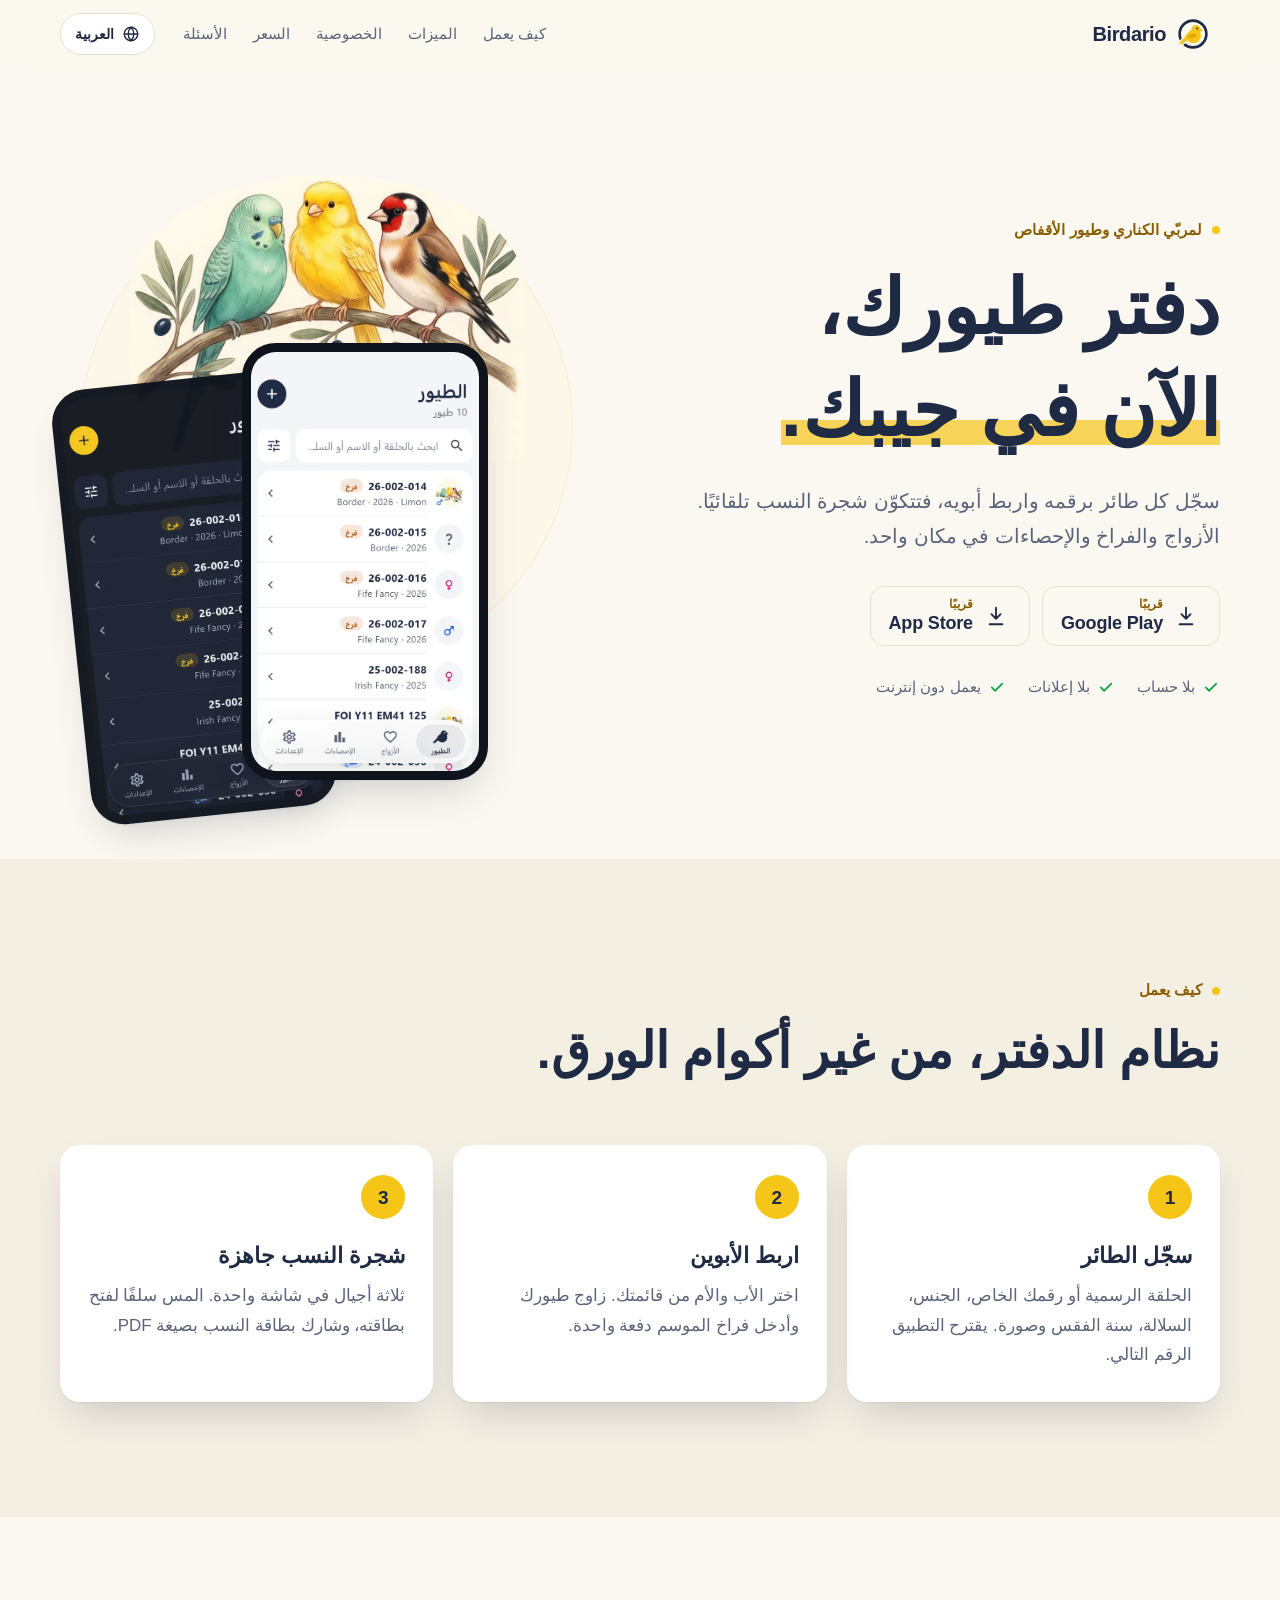
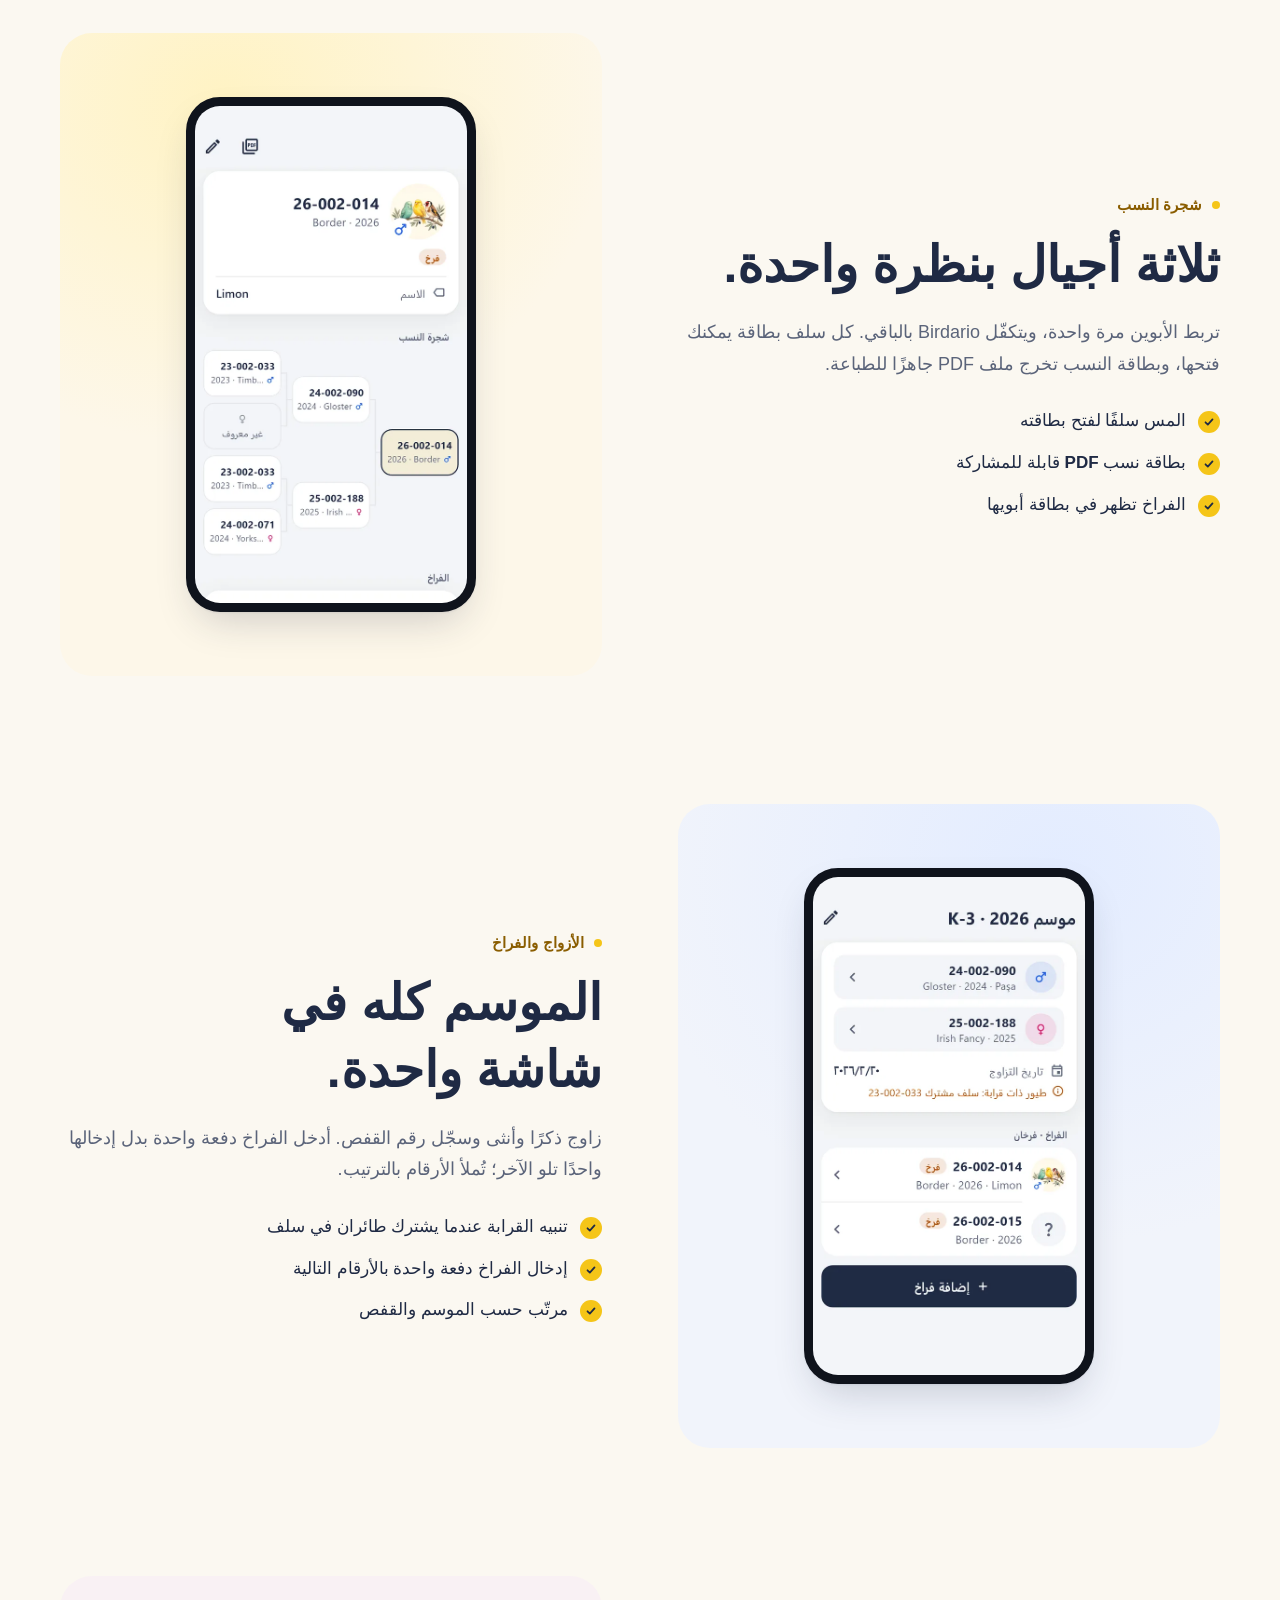
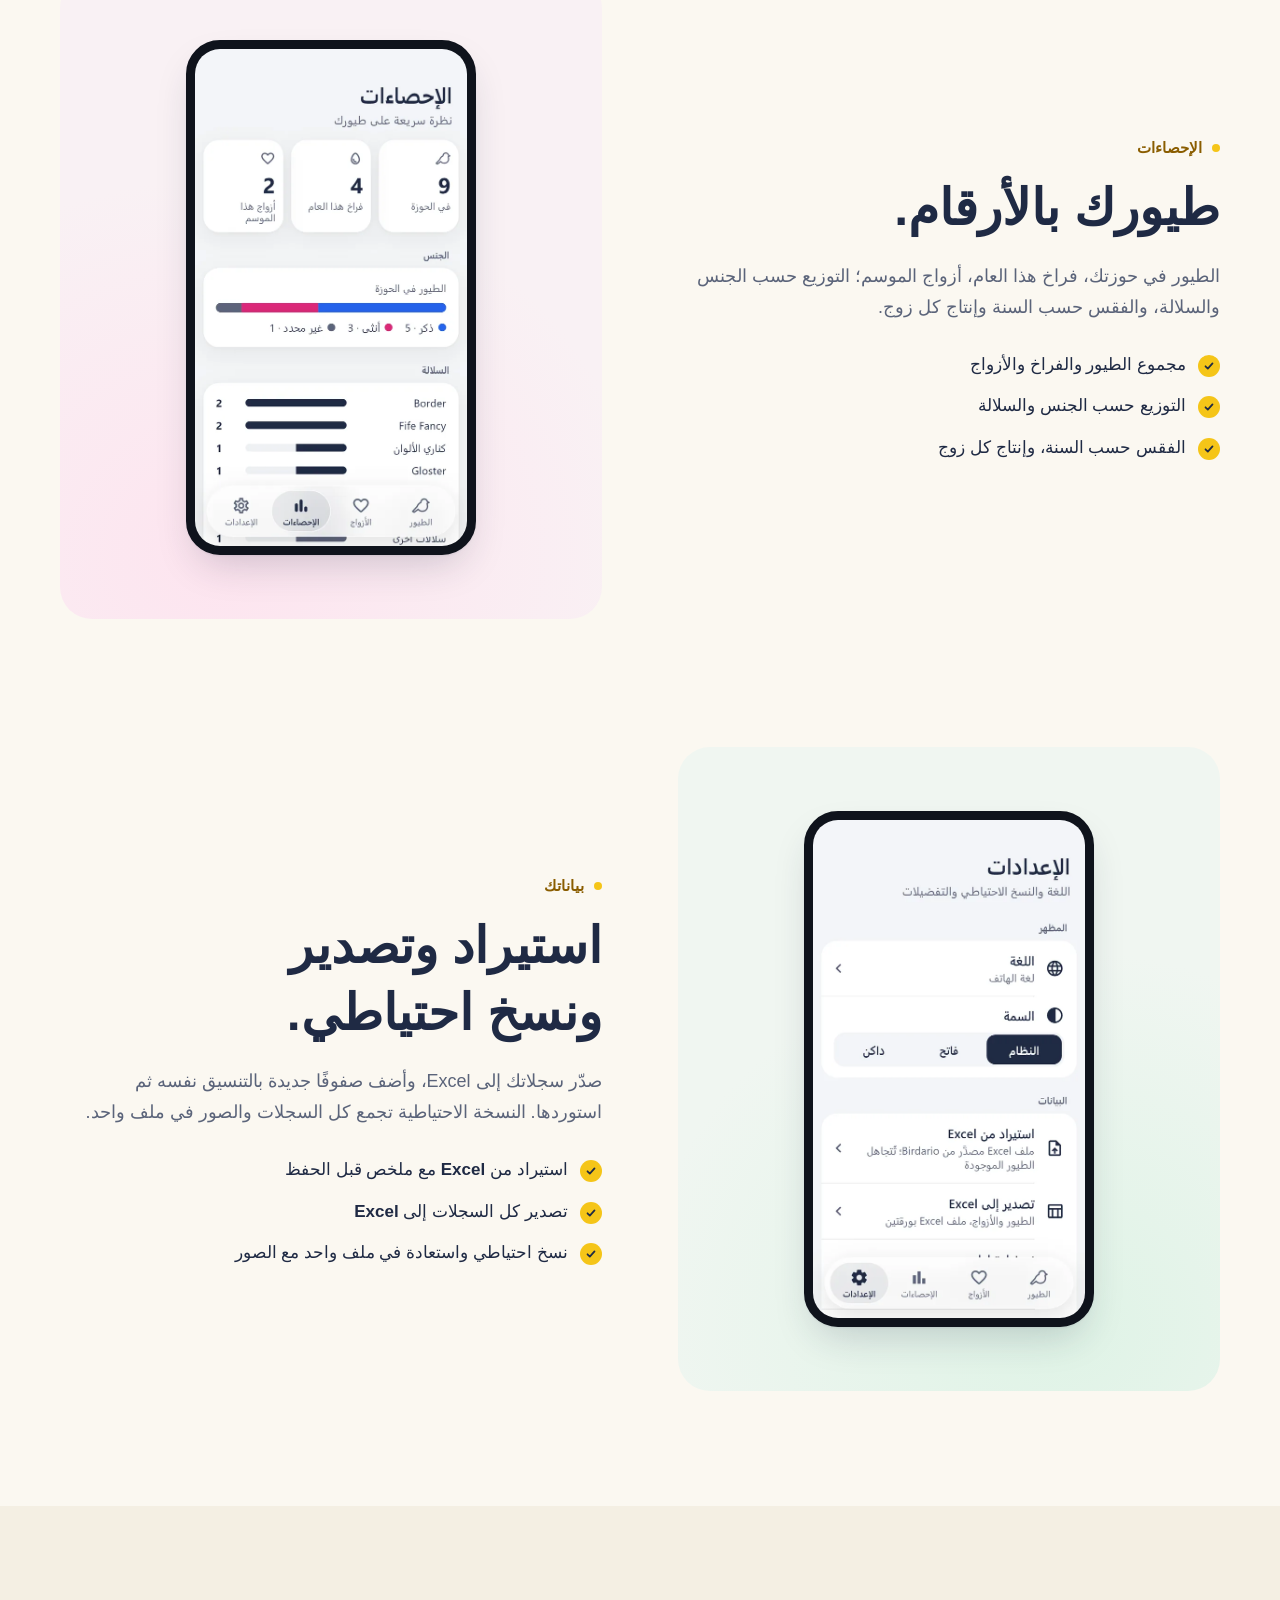
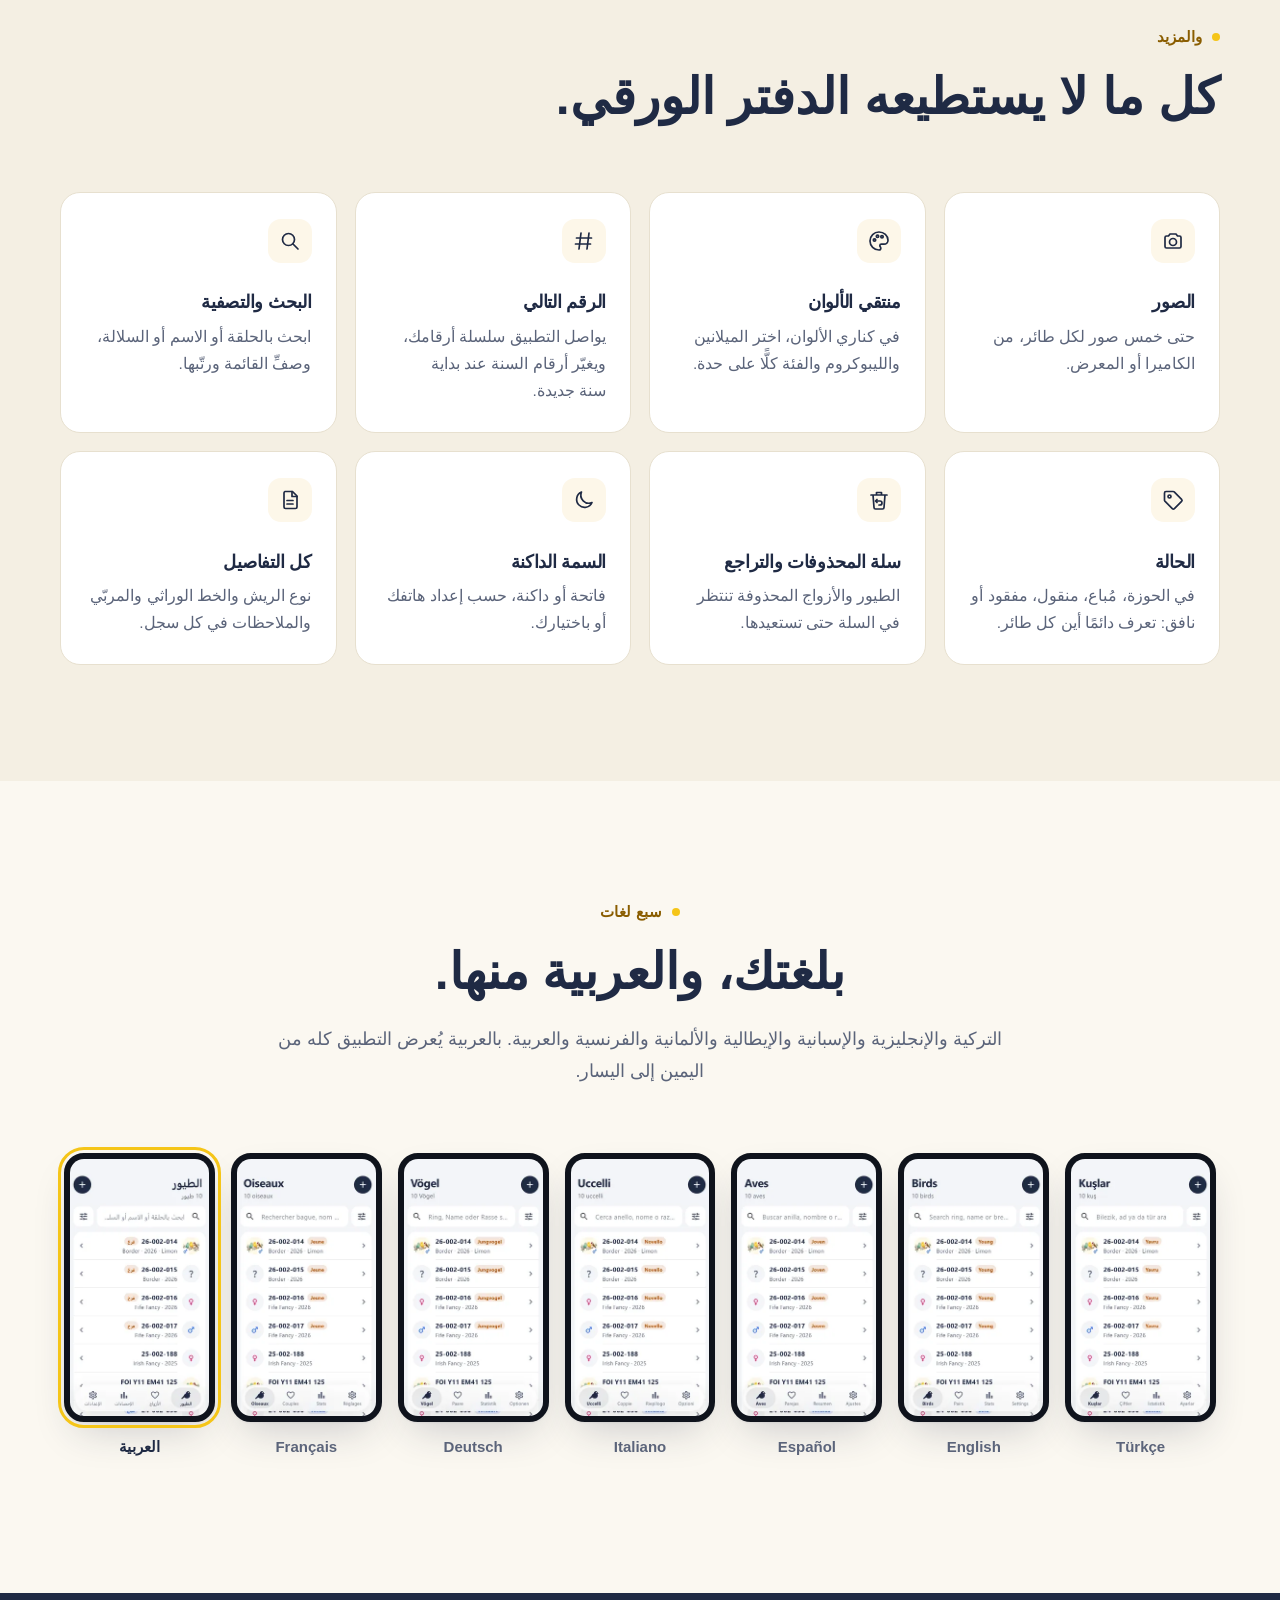
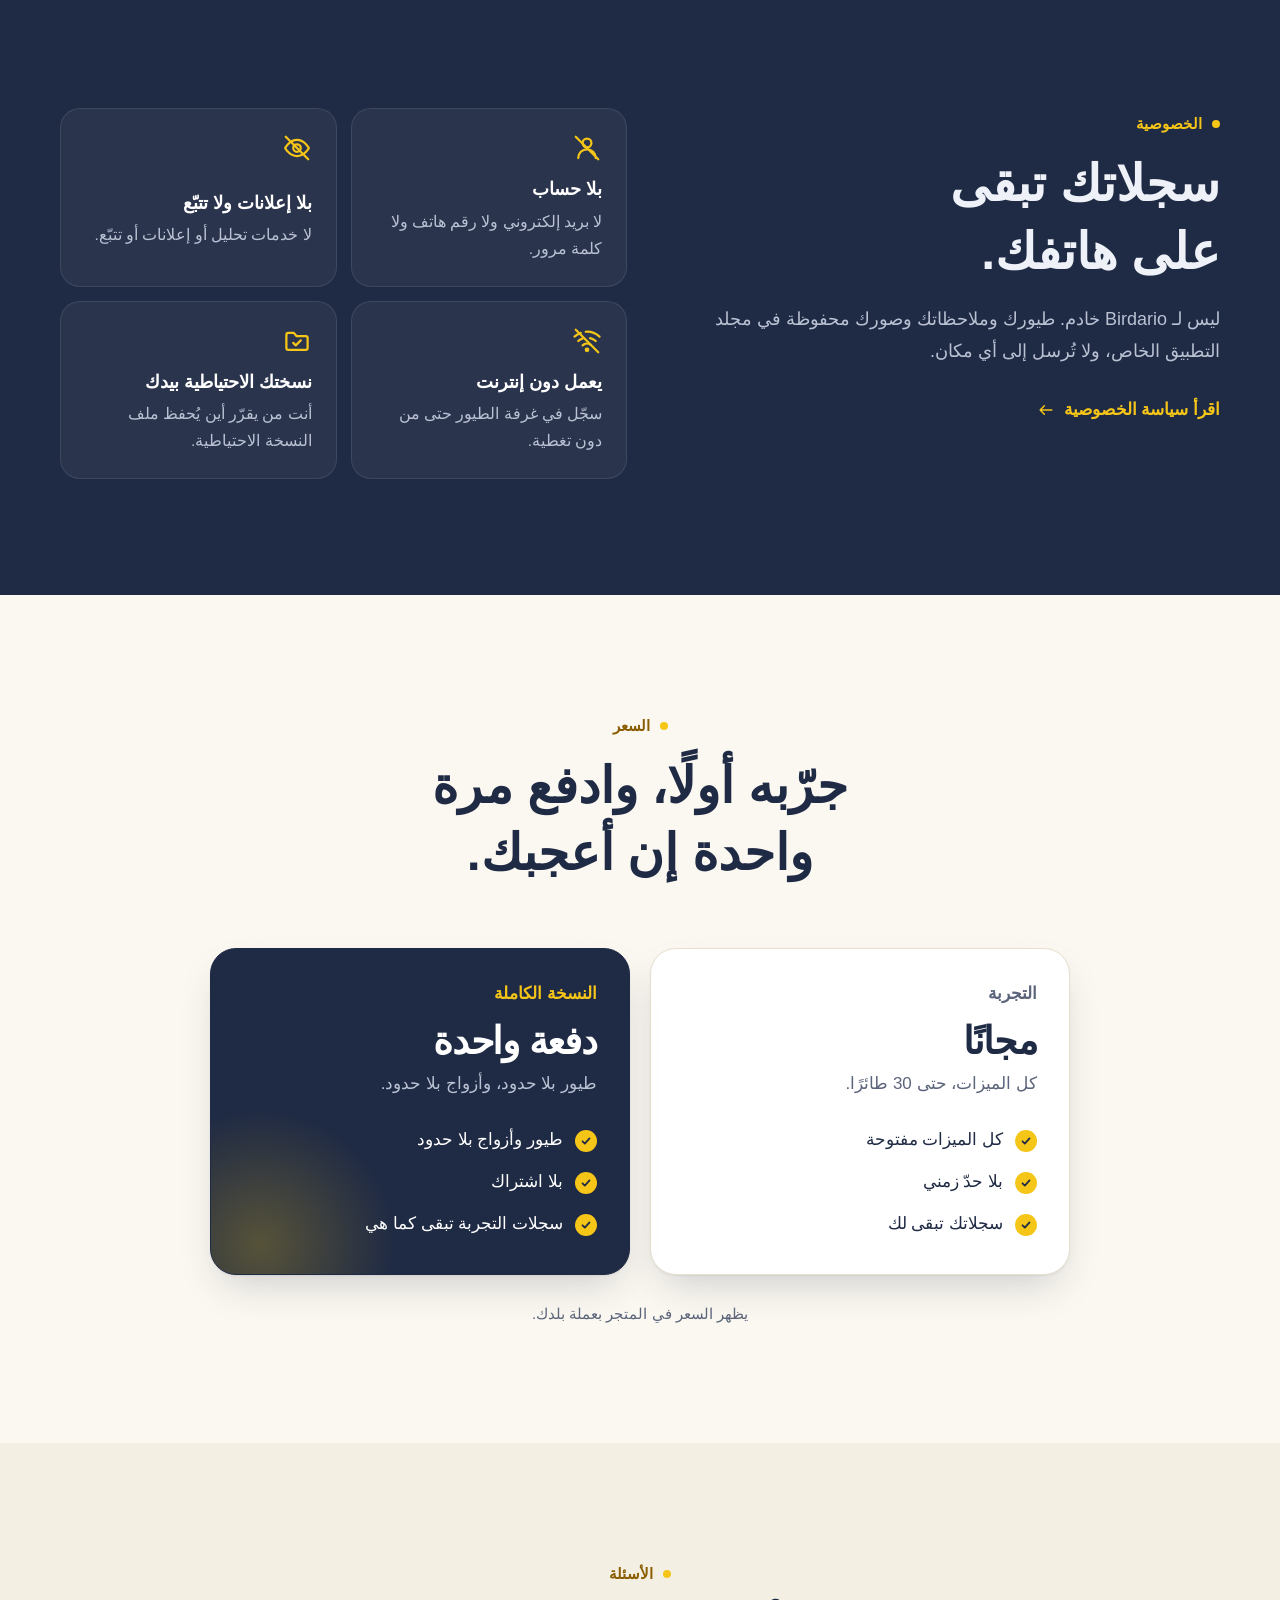
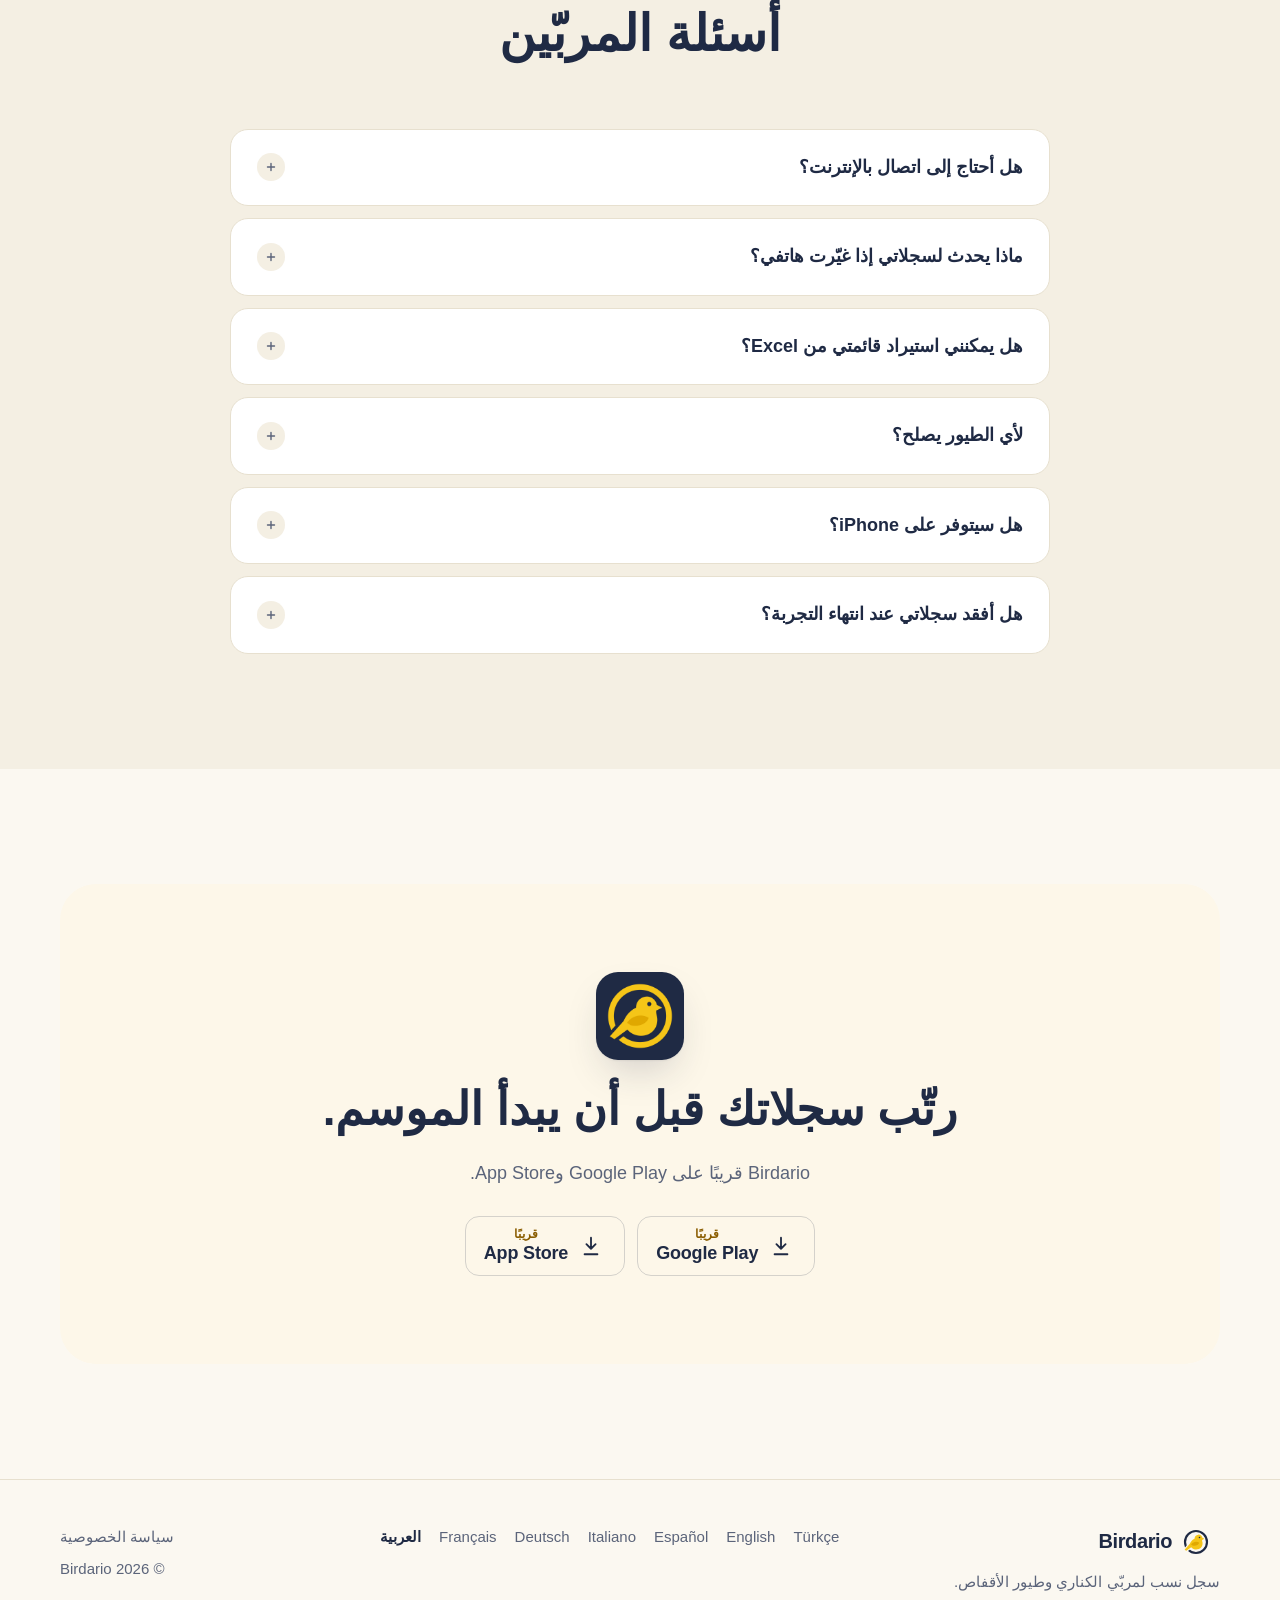
==== ar/index.html @ 565cbd24 "Siteyi güncelle" ====
<!doctype html>
<html lang="ar" dir="rtl">
<head>
<meta charset="utf-8">
<meta name="viewport" content="width=device-width, initial-scale=1">
<title>Birdario – سجل نسب الكناري وطيور الأقفاص</title>
<meta name="description" content="سجلات الطيور والأزواج والفراخ وشجرة نسب من ثلاثة أجيال في تطبيق واحد. سجلاتك تبقى على هاتفك: لا حساب ولا إعلانات.">
<meta name="theme-color" content="#FBF8F1" media="(prefers-color-scheme: light)">
<meta name="theme-color" content="#11151F" media="(prefers-color-scheme: dark)">
<meta name="color-scheme" content="light dark">
<meta property="og:type" content="website">
<meta property="og:site_name" content="Birdario">
<meta property="og:title" content="Birdario – سجل نسب الكناري وطيور الأقفاص">
<meta property="og:description" content="سجلات الطيور والأزواج والفراخ وشجرة نسب من ثلاثة أجيال في تطبيق واحد. سجلاتك تبقى على هاتفك: لا حساب ولا إعلانات.">
<meta name="twitter:card" content="summary_large_image">
<link rel="canonical" href="https://emreatasoy.github.io/birdario-web/ar/">
<link rel="alternate" hreflang="tr" href="https://emreatasoy.github.io/birdario-web/tr/">
<link rel="alternate" hreflang="en" href="https://emreatasoy.github.io/birdario-web/en/">
<link rel="alternate" hreflang="es" href="https://emreatasoy.github.io/birdario-web/es/">
<link rel="alternate" hreflang="it" href="https://emreatasoy.github.io/birdario-web/it/">
<link rel="alternate" hreflang="de" href="https://emreatasoy.github.io/birdario-web/de/">
<link rel="alternate" hreflang="fr" href="https://emreatasoy.github.io/birdario-web/fr/">
<link rel="alternate" hreflang="ar" href="https://emreatasoy.github.io/birdario-web/ar/">
<link rel="alternate" hreflang="x-default" href="https://emreatasoy.github.io/birdario-web/">
<meta property="og:url" content="https://emreatasoy.github.io/birdario-web/ar/">
<meta property="og:image" content="https://emreatasoy.github.io/birdario-web/assets/img/og.png">
<link rel="icon" href="../assets/img/icon.svg" type="image/svg+xml">
<link rel="icon" href="../assets/img/icon-96.png" sizes="96x96" type="image/png">
<link rel="apple-touch-icon" href="../assets/img/apple-touch-icon.png">
<link rel="stylesheet" href="../assets/style.css">
<script>document.documentElement.classList.add('js')</script>
<script src="../assets/site.js" defer></script>
</head>
<body>
<a class="skip" href="#main">انتقل إلى المحتوى</a>

<header class="top">
  <div class="wrap top-in">
    <a class="brand" href="./" aria-label="Birdario">
      <picture><source srcset="../assets/img/mark-dark.svg" media="(prefers-color-scheme: dark)"><img class="brand-mark" src="../assets/img/mark.svg" width="34" height="34" alt=""></picture>
      <span>Birdario</span>
    </a>
    <nav class="nav" aria-label="Birdario">
      <a href="#how">كيف يعمل</a>
      <a href="#features">الميزات</a>
      <a href="#privacy">الخصوصية</a>
      <a href="#pricing">السعر</a>
      <a href="#faq">الأسئلة</a>
    </nav>
    <details class="lang">
      <summary aria-label="اللغة">
        <svg viewBox="0 0 24 24" aria-hidden="true"><circle cx="12" cy="12" r="9"/><path d="M3 12h18M12 3c2.5 2.6 3.8 5.6 3.8 9s-1.3 6.4-3.8 9c-2.5-2.6-3.8-5.6-3.8-9S9.5 5.6 12 3Z"/></svg>
        <span>العربية</span>
      </summary>
      <ul><li><a href="../tr/" hreflang="tr" lang="tr" data-lang="tr">Türkçe</a></li><li><a href="../en/" hreflang="en" lang="en" data-lang="en">English</a></li><li><a href="../es/" hreflang="es" lang="es" data-lang="es">Español</a></li><li><a href="../it/" hreflang="it" lang="it" data-lang="it">Italiano</a></li><li><a href="../de/" hreflang="de" lang="de" data-lang="de">Deutsch</a></li><li><a href="../fr/" hreflang="fr" lang="fr" data-lang="fr">Français</a></li><li><a href="../ar/" hreflang="ar" lang="ar" data-lang="ar" aria-current="page">العربية</a></li></ul>
    </details>
  </div>
</header>

<main id="main">

<section class="hero">
  <div class="wrap hero-in">
    <div class="hero-copy">
      <p class="eyebrow">لمربّي الكناري وطيور الأقفاص</p>
      <h1>دفتر طيورك، <mark>الآن في جيبك.</mark></h1>
      <p class="lead">سجّل كل طائر برقمه واربط أبويه، فتتكوّن شجرة النسب تلقائيًا. الأزواج والفراخ والإحصاءات في مكان واحد.</p>
      <div class="stores"><span class="store is-soon" aria-disabled="true"><svg viewBox="0 0 24 24" aria-hidden="true"><path d="M12 3v12m0 0-5-5m5 5 5-5M5 21h14"/></svg><span><small>قريبًا</small>Google Play</span></span><span class="store is-soon" aria-disabled="true"><svg viewBox="0 0 24 24" aria-hidden="true"><path d="M12 3v12m0 0-5-5m5 5 5-5M5 21h14"/></svg><span><small>قريبًا</small>App Store</span></span></div>
      <ul class="trust">
        <li><svg viewBox="0 0 24 24" aria-hidden="true"><path d="m5 12.5 4.5 4.5L19 7.5"/></svg>بلا حساب</li>
        <li><svg viewBox="0 0 24 24" aria-hidden="true"><path d="m5 12.5 4.5 4.5L19 7.5"/></svg>بلا إعلانات</li>
        <li><svg viewBox="0 0 24 24" aria-hidden="true"><path d="m5 12.5 4.5 4.5L19 7.5"/></svg>يعمل دون إنترنت</li>
      </ul>
    </div>
    <div class="hero-art">
      <div class="sun" aria-hidden="true"></div>
      <img class="birds" src="../assets/img/birds.webp" width="900" height="650" alt="ببغاء الدرة وكناري وحسون على غصن">
      <figure class="phone phone-back"><img src="../assets/img/screens/ar/05-koyu.webp" width="600" height="1067" alt="قائمة الطيور بالسمة الداكنة"></figure>
      <figure class="phone phone-front"><img src="../assets/img/screens/ar/01-kuslar.webp" width="600" height="1067" alt="قائمة الطيور في Birdario"></figure>
    </div>
  </div>
</section>

<section class="how" id="how">
  <div class="wrap">
    <header class="head reveal">
      <p class="eyebrow">كيف يعمل</p>
      <h2>نظام الدفتر، من غير أكوام الورق.</h2>
    </header>
    <ol class="steps">
      <li class="reveal"><span class="step-n">1</span><h3>سجّل الطائر</h3><p>الحلقة الرسمية أو رقمك الخاص، الجنس، السلالة، سنة الفقس وصورة. يقترح التطبيق الرقم التالي.</p></li>
      <li class="reveal"><span class="step-n">2</span><h3>اربط الأبوين</h3><p>اختر الأب والأم من قائمتك. زاوج طيورك وأدخل فراخ الموسم دفعة واحدة.</p></li>
      <li class="reveal"><span class="step-n">3</span><h3>شجرة النسب جاهزة</h3><p>ثلاثة أجيال في شاشة واحدة. المس سلفًا لفتح بطاقته، وشارك بطاقة النسب بصيغة PDF.</p></li>
    </ol>
  </div>
</section>

<section class="spots" id="features">
  <div class="wrap">
    <article class="spot reveal">
      <div class="spot-copy">
        <p class="eyebrow">شجرة النسب</p>
        <h2>ثلاثة أجيال بنظرة واحدة.</h2>
        <p>تربط الأبوين مرة واحدة، ويتكفّل Birdario بالباقي. كل سلف بطاقة يمكنك فتحها، وبطاقة النسب تخرج ملف PDF جاهزًا للطباعة.</p>
        <ul class="ticks"><li>المس سلفًا لفتح بطاقته</li><li>بطاقة نسب PDF قابلة للمشاركة</li><li>الفراخ تظهر في بطاقة أبويها</li></ul>
      </div>
      <div class="spot-art tone-a"><figure class="phone"><img src="../assets/img/screens/ar/02-soy-agaci.webp" width="600" height="1067" loading="lazy" alt="شجرة نسب من ثلاثة أجيال"></figure></div>
    </article>
    <article class="spot reveal">
      <div class="spot-copy">
        <p class="eyebrow">الأزواج والفراخ</p>
        <h2>الموسم كله في شاشة واحدة.</h2>
        <p>زاوج ذكرًا وأنثى وسجّل رقم القفص. أدخل الفراخ دفعة واحدة بدل إدخالها واحدًا تلو الآخر؛ تُملأ الأرقام بالترتيب.</p>
        <ul class="ticks"><li>تنبيه القرابة عندما يشترك طائران في سلف</li><li>إدخال الفراخ دفعة واحدة بالأرقام التالية</li><li>مرتّب حسب الموسم والقفص</li></ul>
      </div>
      <div class="spot-art tone-b"><figure class="phone"><img src="../assets/img/screens/ar/03-cift.webp" width="600" height="1067" loading="lazy" alt="بطاقة الزوج مع تنبيه القرابة والفراخ"></figure></div>
    </article>
    <article class="spot reveal">
      <div class="spot-copy">
        <p class="eyebrow">الإحصاءات</p>
        <h2>طيورك بالأرقام.</h2>
        <p>الطيور في حوزتك، فراخ هذا العام، أزواج الموسم؛ التوزيع حسب الجنس والسلالة، والفقس حسب السنة وإنتاج كل زوج.</p>
        <ul class="ticks"><li>مجموع الطيور والفراخ والأزواج</li><li>التوزيع حسب الجنس والسلالة</li><li>الفقس حسب السنة، وإنتاج كل زوج</li></ul>
      </div>
      <div class="spot-art tone-c"><figure class="phone"><img src="../assets/img/screens/ar/04-istatistik.webp" width="600" height="1067" loading="lazy" alt="شاشة الإحصاءات"></figure></div>
    </article>
    <article class="spot reveal">
      <div class="spot-copy">
        <p class="eyebrow">بياناتك</p>
        <h2>استيراد وتصدير ونسخ احتياطي.</h2>
        <p>صدّر سجلاتك إلى Excel، وأضف صفوفًا جديدة بالتنسيق نفسه ثم استوردها. النسخة الاحتياطية تجمع كل السجلات والصور في ملف واحد.</p>
        <ul class="ticks"><li>استيراد من Excel مع ملخص قبل الحفظ</li><li>تصدير كل السجلات إلى Excel</li><li>نسخ احتياطي واستعادة في ملف واحد مع الصور</li></ul>
      </div>
      <div class="spot-art tone-d"><figure class="phone"><img src="../assets/img/screens/ar/06-ayarlar.webp" width="600" height="1067" loading="lazy" alt="النسخ الاحتياطي وExcel واللغة في الإعدادات"></figure></div>
    </article>
  </div>
</section>

<section class="more">
  <div class="wrap">
    <header class="head reveal">
      <p class="eyebrow">والمزيد</p>
      <h2>كل ما لا يستطيعه الدفتر الورقي.</h2>
    </header>
    <ul class="grid">
      <li class="reveal"><svg viewBox="0 0 24 24" aria-hidden="true"><path d="M4 8.5A1.5 1.5 0 0 1 5.5 7h2l1.5-2h6l1.5 2h2A1.5 1.5 0 0 1 20 8.5v9a1.5 1.5 0 0 1-1.5 1.5h-13A1.5 1.5 0 0 1 4 17.5Z"/><circle cx="12" cy="13" r="3.5"/></svg><h3>الصور</h3><p>حتى خمس صور لكل طائر، من الكاميرا أو المعرض.</p></li>
      <li class="reveal"><svg viewBox="0 0 24 24" aria-hidden="true"><path d="M12 3a9 9 0 1 0 0 18c1.2 0 1.8-.8 1.8-1.7 0-1.3-1-1.6-1-2.6 0-.9.7-1.5 1.6-1.5H17a4 4 0 0 0 4-4c0-4.5-4-8.2-9-8.2Z"/><circle cx="7.5" cy="11" r="1.2"/><circle cx="10.5" cy="7.3" r="1.2"/><circle cx="15" cy="7.8" r="1.2"/></svg><h3>منتقي الألوان</h3><p>في كناري الألوان، اختر الميلانين والليبوكروم والفئة كلًّا على حدة.</p></li>
      <li class="reveal"><svg viewBox="0 0 24 24" aria-hidden="true"><path d="M9 4 7 20M17 4l-2 16M4.5 9h15M3.5 15h15"/></svg><h3>الرقم التالي</h3><p>يواصل التطبيق سلسلة أرقامك، ويغيّر أرقام السنة عند بداية سنة جديدة.</p></li>
      <li class="reveal"><svg viewBox="0 0 24 24" aria-hidden="true"><circle cx="10.5" cy="10.5" r="6"/><path d="m15 15 5 5"/></svg><h3>البحث والتصفية</h3><p>ابحث بالحلقة أو الاسم أو السلالة، وصفِّ القائمة ورتّبها.</p></li>
      <li class="reveal"><svg viewBox="0 0 24 24" aria-hidden="true"><path d="M3.5 12.2V5a1.5 1.5 0 0 1 1.5-1.5h7.2a1.5 1.5 0 0 1 1 .4l7.4 7.4a1.5 1.5 0 0 1 0 2.1l-7.2 7.2a1.5 1.5 0 0 1-2.1 0l-7.4-7.4a1.5 1.5 0 0 1-.4-1Z"/><circle cx="8.5" cy="8.5" r="1.5"/></svg><h3>الحالة</h3><p>في الحوزة، مُباع، منقول، مفقود أو نافق: تعرف دائمًا أين كل طائر.</p></li>
      <li class="reveal"><svg viewBox="0 0 24 24" aria-hidden="true"><path d="M4 7h16M9.5 7V4.5h5V7M6 7l1 12.5A1.5 1.5 0 0 0 8.5 21h7a1.5 1.5 0 0 0 1.5-1.5L18 7"/><path d="M10 11.5l-1.5 1.5L10 14.5M8.5 13h4.5a2 2 0 0 1 0 4h-1"/></svg><h3>سلة المحذوفات والتراجع</h3><p>الطيور والأزواج المحذوفة تنتظر في السلة حتى تستعيدها.</p></li>
      <li class="reveal"><svg viewBox="0 0 24 24" aria-hidden="true"><path d="M20 14.5A8 8 0 0 1 9.5 4a8 8 0 1 0 10.5 10.5Z"/></svg><h3>السمة الداكنة</h3><p>فاتحة أو داكنة، حسب إعداد هاتفك أو باختيارك.</p></li>
      <li class="reveal"><svg viewBox="0 0 24 24" aria-hidden="true"><path d="M7 3.5h7.5L19 8v11a1.5 1.5 0 0 1-1.5 1.5h-10A1.5 1.5 0 0 1 6 19V5a1.5 1.5 0 0 1 1-1.5Z"/><path d="M14 3.5V8.5h5M9 12.5h6M9 16h6"/></svg><h3>كل التفاصيل</h3><p>نوع الريش والخط الوراثي والمربّي والملاحظات في كل سجل.</p></li>
    </ul>
  </div>
</section>

<section class="langs">
  <div class="wrap">
    <header class="head reveal">
      <p class="eyebrow">سبع لغات</p>
      <h2>بلغتك، والعربية منها.</h2>
      <p>التركية والإنجليزية والإسبانية والإيطالية والألمانية والفرنسية والعربية. بالعربية يُعرض التطبيق كله من اليمين إلى اليسار.</p>
    </header>
    <div class="strip reveal"><a class="mini" href="../tr/" hreflang="tr" data-lang="tr"><span class="mini-phone"><img src="../assets/img/screens/tr/01-kuslar-k.webp" width="300" height="533" loading="lazy" alt="قائمة الطيور – Türkçe"></span><span class="mini-name" lang="tr">Türkçe</span></a><a class="mini" href="../en/" hreflang="en" data-lang="en"><span class="mini-phone"><img src="../assets/img/screens/en/01-kuslar-k.webp" width="300" height="533" loading="lazy" alt="قائمة الطيور – English"></span><span class="mini-name" lang="en">English</span></a><a class="mini" href="../es/" hreflang="es" data-lang="es"><span class="mini-phone"><img src="../assets/img/screens/es/01-kuslar-k.webp" width="300" height="533" loading="lazy" alt="قائمة الطيور – Español"></span><span class="mini-name" lang="es">Español</span></a><a class="mini" href="../it/" hreflang="it" data-lang="it"><span class="mini-phone"><img src="../assets/img/screens/it/01-kuslar-k.webp" width="300" height="533" loading="lazy" alt="قائمة الطيور – Italiano"></span><span class="mini-name" lang="it">Italiano</span></a><a class="mini" href="../de/" hreflang="de" data-lang="de"><span class="mini-phone"><img src="../assets/img/screens/de/01-kuslar-k.webp" width="300" height="533" loading="lazy" alt="قائمة الطيور – Deutsch"></span><span class="mini-name" lang="de">Deutsch</span></a><a class="mini" href="../fr/" hreflang="fr" data-lang="fr"><span class="mini-phone"><img src="../assets/img/screens/fr/01-kuslar-k.webp" width="300" height="533" loading="lazy" alt="قائمة الطيور – Français"></span><span class="mini-name" lang="fr">Français</span></a><a class="mini is-current" href="../ar/" hreflang="ar" data-lang="ar"><span class="mini-phone"><img src="../assets/img/screens/ar/01-kuslar-k.webp" width="300" height="533" loading="lazy" alt="قائمة الطيور – العربية"></span><span class="mini-name" lang="ar">العربية</span></a></div>
  </div>
</section>

<section class="privacy" id="privacy">
  <div class="wrap privacy-in">
    <div class="privacy-copy reveal">
      <p class="eyebrow">الخصوصية</p>
      <h2>سجلاتك تبقى على هاتفك.</h2>
      <p>ليس لـ Birdario خادم. طيورك وملاحظاتك وصورك محفوظة في مجلد التطبيق الخاص، ولا تُرسل إلى أي مكان.</p>
      <a class="arrow-link" href="../privacy/">اقرأ سياسة الخصوصية<svg viewBox="0 0 24 24" aria-hidden="true"><path d="M5 12h14m-5-5 5 5-5 5"/></svg></a>
    </div>
    <ul class="privacy-list">
      <li class="reveal"><svg viewBox="0 0 24 24" aria-hidden="true"><circle cx="12" cy="8" r="3.5"/><path d="M5 20a7 7 0 0 1 14 0M3 3l18 18"/></svg><div><h3>بلا حساب</h3><p>لا بريد إلكتروني ولا رقم هاتف ولا كلمة مرور.</p></div></li>
      <li class="reveal"><svg viewBox="0 0 24 24" aria-hidden="true"><path d="M2.5 12S6 5.5 12 5.5 21.5 12 21.5 12 18 18.5 12 18.5 2.5 12 2.5 12Z"/><circle cx="12" cy="12" r="3"/><path d="M3 3l18 18"/></svg><div><h3>بلا إعلانات ولا تتبّع</h3><p>لا خدمات تحليل أو إعلانات أو تتبّع.</p></div></li>
      <li class="reveal"><svg viewBox="0 0 24 24" aria-hidden="true"><path d="M2 8.5a15 15 0 0 1 5-2.9M22 8.5A15 15 0 0 0 11 4.6M5 12a10 10 0 0 1 3.5-2M19 12a10 10 0 0 0-4.5-2.3M8.5 15.5a5 5 0 0 1 6.5-.4"/><circle cx="12" cy="19" r="1"/><path d="M3 3l18 18"/></svg><div><h3>يعمل دون إنترنت</h3><p>سجّل في غرفة الطيور حتى من دون تغطية.</p></div></li>
      <li class="reveal"><svg viewBox="0 0 24 24" aria-hidden="true"><path d="M3.5 7A1.5 1.5 0 0 1 5 5.5h4.5l2 2.5H19A1.5 1.5 0 0 1 20.5 9.5v8A1.5 1.5 0 0 1 19 19H5a1.5 1.5 0 0 1-1.5-1.5Z"/><path d="m9 13.5 2 2 4-4"/></svg><div><h3>نسختك الاحتياطية بيدك</h3><p>أنت من يقرّر أين يُحفظ ملف النسخة الاحتياطية.</p></div></li>
    </ul>
  </div>
</section>

<section class="pricing" id="pricing">
  <div class="wrap">
    <header class="head reveal">
      <p class="eyebrow">السعر</p>
      <h2>جرّبه أولًا، وادفع مرة واحدة إن أعجبك.</h2>
    </header>
    <div class="plans">
      <article class="plan reveal">
        <h3>التجربة</h3>
        <p class="plan-price">مجانًا</p>
        <p class="plan-desc">كل الميزات، حتى 30 طائرًا.</p>
        <ul class="ticks"><li>كل الميزات مفتوحة</li><li>بلا حدّ زمني</li><li>سجلاتك تبقى لك</li></ul>
      </article>
      <article class="plan plan-full reveal">
        <h3>النسخة الكاملة</h3>
        <p class="plan-price">دفعة واحدة</p>
        <p class="plan-desc">طيور بلا حدود، وأزواج بلا حدود.</p>
        <ul class="ticks"><li>طيور وأزواج بلا حدود</li><li>بلا اشتراك</li><li>سجلات التجربة تبقى كما هي</li></ul>
      </article>
    </div>
    <p class="note reveal">يظهر السعر في المتجر بعملة بلدك.</p>
  </div>
</section>

<section class="faq" id="faq">
  <div class="wrap faq-in">
    <header class="head reveal">
      <p class="eyebrow">الأسئلة</p>
      <h2>أسئلة المربّين</h2>
    </header>
    <div class="qa">
      <details class="reveal"><summary>هل أحتاج إلى اتصال بالإنترنت؟</summary><p>لا. لا يتصل Birdario بالإنترنت ليعمل؛ سجلاتك على هاتفك. شراء النسخة الكاملة وحده يحتاج إلى الاتصال بالمتجر.</p></details>
      <details class="reveal"><summary>ماذا يحدث لسجلاتي إذا غيّرت هاتفي؟</summary><p>أنشئ نسخة احتياطية من الإعدادات: تُجمع كل السجلات والصور في ملف واحد. انقل الملف إلى هاتفك الجديد واستعده.</p></details>
      <details class="reveal"><summary>هل يمكنني استيراد قائمتي من Excel؟</summary><p>نعم، بتنسيق Excel الخاص بـ Birdario. صدّر سجلاتك أولًا إلى Excel، واملأ قائمتك تحت العناوين نفسها دون تغيير الصف الأول، ثم استوردها. يعرض Birdario ملخصًا لما سيُضاف قبل الحفظ، ويتخطى الطيور المسجّلة من قبل.</p></details>
      <details class="reveal"><summary>لأي الطيور يصلح؟</summary><p>سلالات الكناري مثل كناري الألوان وBorder وGloster وFife Fancy وYorkshire وTimbrado وRoller جاهزة في القائمة. ولأي طائر أقفاص آخر يكفي أن تكتب اسم السلالة.</p></details>
      <details class="reveal"><summary>هل سيتوفر على iPhone؟</summary><p>يجري إعداد Birdario لأندرويد وiPhone، وسيصدر على المتجرين.</p></details>
      <details class="reveal"><summary>هل أفقد سجلاتي عند انتهاء التجربة؟</summary><p>لا. عند بلوغ حدّ التجربة لا يمكنك إضافة طيور جديدة، لكن سجلاتك تبقى. ومع النسخة الكاملة تكمل من حيث توقفت.</p></details>
    </div>
  </div>
</section>

<section class="cta">
  <div class="wrap cta-in reveal">
    <img class="cta-icon" src="../assets/img/icon-512.png" width="512" height="512" loading="lazy" alt="">
    <h2>رتّب سجلاتك قبل أن يبدأ الموسم.</h2>
    <p>Birdario قريبًا على Google Play وApp Store.</p>
    <div class="stores"><span class="store is-soon" aria-disabled="true"><svg viewBox="0 0 24 24" aria-hidden="true"><path d="M12 3v12m0 0-5-5m5 5 5-5M5 21h14"/></svg><span><small>قريبًا</small>Google Play</span></span><span class="store is-soon" aria-disabled="true"><svg viewBox="0 0 24 24" aria-hidden="true"><path d="M12 3v12m0 0-5-5m5 5 5-5M5 21h14"/></svg><span><small>قريبًا</small>App Store</span></span></div>
  </div>
</section>

</main>

<footer class="foot">
  <div class="wrap foot-in">
    <div class="foot-brand">
      <a class="brand" href="./"><picture><source srcset="../assets/img/mark-dark.svg" media="(prefers-color-scheme: dark)"><img class="brand-mark" src="../assets/img/mark.svg" width="28" height="28" alt=""></picture><span>Birdario</span></a>
      <p>سجل نسب لمربّي الكناري وطيور الأقفاص.</p>
    </div>
    <ul class="foot-langs" aria-label="اللغة"><li><a href="../tr/" hreflang="tr" lang="tr" data-lang="tr">Türkçe</a></li><li><a href="../en/" hreflang="en" lang="en" data-lang="en">English</a></li><li><a href="../es/" hreflang="es" lang="es" data-lang="es">Español</a></li><li><a href="../it/" hreflang="it" lang="it" data-lang="it">Italiano</a></li><li><a href="../de/" hreflang="de" lang="de" data-lang="de">Deutsch</a></li><li><a href="../fr/" hreflang="fr" lang="fr" data-lang="fr">Français</a></li><li><a href="../ar/" hreflang="ar" lang="ar" data-lang="ar" aria-current="page">العربية</a></li></ul>
    <div class="foot-meta">
      <a href="../privacy/">سياسة الخصوصية</a>
      
      <span>© 2026 Birdario</span>
    </div>
  </div>
</footer>
</body>
</html>
---- assets/style.css ----
/* Author: E.Atasoy */
/* Birdario tanıtım sitesi. Renkler uygulamanın paletinden (lib/app/theme/app_colors.dart). */

:root {
  --bg: #fbf8f1;
  --bg-alt: #f4efe3;
  --cream: #fdf7e9; /* açılış resminin zemini; kuşların arkası bununla birleşir */
  --surface: #ffffff;
  --ink: #1f2a44;
  --muted: #5b647a;
  --line: #e7e0cf;
  --canary: #f5c518;
  --canary-deep: #e0a800;
  --amber-text: #8a5d00; /* sarı yazı açık zeminde okunmuyor; küçük başlıklar bununla */
  --navy: #1f2a44;
  --navy-deep: #161e33;
  --phone-bezel: #0f131c;
  --shadow: 0 1px 2px rgb(31 42 68 / 6%), 0 18px 40px -12px rgb(31 42 68 / 22%);
  --radius: 20px;
  --font: system-ui, -apple-system, "Segoe UI", Roboto, "Noto Sans", "Helvetica Neue", Arial, sans-serif;
  --font-ar: "Segoe UI", "SF Arabic", "Geeza Pro", "Noto Sans Arabic", Tahoma, sans-serif;
  color-scheme: light dark;
}

@media (prefers-color-scheme: dark) {
  :root {
    --bg: #11151f;
    --bg-alt: #161b27;
    --surface: #1b2130;
    --ink: #eceff5;
    --muted: #9aa3b5;
    --line: #2a3142;
    --amber-text: #f5c518;
    --shadow: 0 1px 2px rgb(0 0 0 / 30%), 0 20px 44px -14px rgb(0 0 0 / 60%);
  }
}

*,
*::before,
*::after { box-sizing: border-box; }

html { scroll-behavior: smooth; scroll-padding-top: 84px; -webkit-text-size-adjust: 100%; }
@media (prefers-reduced-motion: reduce) { html { scroll-behavior: auto; } }

body {
  margin: 0;
  background: var(--bg);
  color: var(--ink);
  font-family: var(--font);
  font-size: 17px;
  line-height: 1.6;
  -webkit-font-smoothing: antialiased;
  text-rendering: optimizeLegibility;
}
:lang(ar) body, body:lang(ar) { font-family: var(--font-ar); line-height: 1.75; }

img { display: block; max-width: 100%; height: auto; }
a { color: inherit; }
svg { fill: none; stroke: currentColor; stroke-width: 1.8; stroke-linecap: round; stroke-linejoin: round; }
h1, h2, h3 { margin: 0; line-height: 1.12; letter-spacing: -0.025em; text-wrap: balance; }
:lang(ar) :is(h1, h2, h3) { letter-spacing: 0; line-height: 1.35; }
p { margin: 0; text-wrap: pretty; }
ul, ol { margin: 0; padding: 0; list-style: none; }
figure { margin: 0; }

.wrap { width: min(1160px, 100% - 40px); margin-inline: auto; }

.skip {
  position: absolute; inset-inline-start: 12px; top: -60px; z-index: 50;
  background: var(--ink); color: var(--bg); padding: 10px 16px; border-radius: 10px; text-decoration: none;
}
.skip:focus { top: 12px; }
:focus-visible { outline: 3px solid var(--canary); outline-offset: 3px; border-radius: 6px; }

.eyebrow {
  display: inline-flex; align-items: center; gap: 10px;
  color: var(--amber-text);
  font-size: 13px; font-weight: 700; letter-spacing: 0.12em; text-transform: uppercase;
  margin-block-end: 14px;
}
:lang(ar) .eyebrow { letter-spacing: 0; font-size: 15px; }
.eyebrow::before { content: ""; width: 8px; height: 8px; border-radius: 50%; background: var(--canary); }

/* Üst bar */
.top {
  position: sticky; top: 0; z-index: 20;
  background: color-mix(in srgb, var(--bg) 82%, transparent);
  backdrop-filter: saturate(1.4) blur(14px);
  -webkit-backdrop-filter: saturate(1.4) blur(14px);
  border-block-end: 1px solid transparent;
  transition: border-color .25s, box-shadow .25s;
}
.top.is-scrolled { border-color: var(--line); }
.top-in { display: flex; align-items: center; gap: 28px; height: 68px; }
.brand { display: inline-flex; align-items: center; gap: 10px; text-decoration: none; font-weight: 750; font-size: 20px; letter-spacing: -0.02em; }
.brand picture { display: contents; }
.nav { display: flex; gap: 26px; margin-inline-start: auto; }
.nav a { text-decoration: none; color: var(--muted); font-size: 15px; font-weight: 550; transition: color .2s; }
.nav a:hover { color: var(--ink); }

.lang { position: relative; }
.lang summary {
  display: flex; align-items: center; gap: 8px; cursor: pointer; list-style: none;
  padding: 8px 14px; border-radius: 999px; border: 1px solid var(--line);
  font-size: 14px; font-weight: 600; background: var(--surface);
}
.lang summary::-webkit-details-marker { display: none; }
.lang summary svg { width: 18px; height: 18px; }
.lang ul {
  position: absolute; inset-inline-end: 0; top: calc(100% + 8px); min-width: 180px;
  background: var(--surface); border: 1px solid var(--line); border-radius: 16px; padding: 6px;
  box-shadow: var(--shadow);
}
.lang a { display: block; padding: 9px 12px; border-radius: 10px; text-decoration: none; font-size: 15px; }
.lang a:hover { background: var(--bg-alt); }
.lang a[aria-current] { font-weight: 700; background: var(--bg-alt); }

@media (max-width: 900px) {
  .nav { display: none; }
  .lang { margin-inline-start: auto; }
}

/* Giriş */
.hero { padding-block: clamp(36px, 7vw, 88px) clamp(56px, 8vw, 110px); overflow: hidden; }
.hero-in { display: grid; grid-template-columns: 1.05fr 1fr; gap: clamp(32px, 5vw, 72px); align-items: center; }
.hero h1 { font-size: clamp(42px, 6.2vw, 76px); font-weight: 800; letter-spacing: -0.04em; }
:lang(ar) .hero h1 { letter-spacing: 0; }
.hero h1 mark {
  color: inherit; background: none; white-space: nowrap;
  background-image: linear-gradient(transparent 62%, color-mix(in srgb, var(--canary) 70%, transparent) 62%, color-mix(in srgb, var(--canary) 70%, transparent) 92%, transparent 92%);
}
@media (max-width: 420px) { .hero h1 mark { white-space: normal; } }
.lead { margin-block: 22px 32px; font-size: clamp(18px, 1.6vw, 20px); color: var(--muted); max-width: 34em; }

.stores { display: flex; flex-wrap: wrap; gap: 12px; }
.store {
  display: inline-flex; align-items: center; gap: 12px;
  padding: 11px 22px 11px 18px; border-radius: 14px;
  background: var(--navy); color: #fff; text-decoration: none;
  font-weight: 650; font-size: 18px; line-height: 1.1; letter-spacing: -0.01em;
  transition: transform .2s, box-shadow .2s;
}
.store svg { width: 22px; height: 22px; stroke-width: 2; }
.store small { display: block; font-size: 12px; font-weight: 500; opacity: .75; letter-spacing: 0; margin-block-end: 3px; }
a.store:hover { transform: translateY(-2px); box-shadow: 0 10px 24px -10px rgb(31 42 68 / 60%); }
.store.is-soon { background: transparent; color: var(--ink); border: 1.5px solid var(--line); cursor: default; }
.store.is-soon small { color: var(--amber-text); opacity: 1; font-weight: 700; }
@media (prefers-color-scheme: dark) {
  .store { background: var(--canary); color: var(--navy); }
  .store.is-soon { background: transparent; color: var(--ink); }
}

.trust { display: flex; flex-wrap: wrap; gap: 10px 22px; margin-block-start: 28px; color: var(--muted); font-size: 15px; font-weight: 550; }
.trust li { display: inline-flex; align-items: center; gap: 7px; }
.trust svg { width: 18px; height: 18px; color: #16a34a; stroke-width: 2.4; }

.hero-art { position: relative; min-height: 600px; }
.sun {
  position: absolute; inset-inline-start: 50%; top: 4%;
  width: 92%; aspect-ratio: 1; translate: -50% 0; border-radius: 50%;
  background: var(--cream);
  box-shadow: inset 0 0 0 1px rgb(224 168 0 / 12%);
}
[dir="rtl"] .sun { translate: 50% 0; }
.birds {
  position: absolute; width: 74%; inset-inline-start: 13%; top: 3%;
  border-radius: 50% 50% 0 0 / 40% 40% 0 0;
}
.phone {
  position: relative; aspect-ratio: 9 / 16; border-radius: 34px; overflow: hidden;
  border: 9px solid var(--phone-bezel); background: var(--phone-bezel);
  box-shadow: var(--shadow);
}
.phone img { width: 100%; height: 100%; object-fit: cover; }
.hero .phone { position: absolute; width: min(270px, 46%); }
.phone-front { inset-inline-start: 20%; top: 31%; z-index: 2; }
.phone-back { inset-inline-start: 52%; top: 37%; rotate: 6deg; opacity: .97; }
[dir="rtl"] .phone-back { rotate: -6deg; }

@media (max-width: 900px) {
  .hero-in { grid-template-columns: 1fr; }
  .hero-art { min-height: 0; aspect-ratio: 1 / 1.05; max-width: 520px; width: 100%; margin-inline: auto; }
}

/* Bölüm başlıkları */
section { padding-block: clamp(64px, 9vw, 120px); }
.head { max-width: 760px; margin-block-end: clamp(36px, 5vw, 60px); }
.head h2, .spot h2, .privacy h2 { font-size: clamp(32px, 4.2vw, 50px); font-weight: 800; }
.head p:not(.eyebrow) { margin-block-start: 18px; color: var(--muted); font-size: 18px; }

/* Nasıl çalışır */
.how { background: var(--bg-alt); }
.steps { display: grid; grid-template-columns: repeat(3, 1fr); gap: 20px; counter-reset: s; }
.steps li { background: var(--surface); border-radius: var(--radius); padding: 30px 28px 32px; box-shadow: var(--shadow); }
.step-n {
  display: grid; place-items: center; width: 44px; height: 44px; border-radius: 50%;
  background: var(--canary); color: var(--navy); font-weight: 800; font-size: 19px; margin-block-end: 22px;
}
.steps h3 { font-size: 22px; font-weight: 750; margin-block-end: 10px; }
.steps p { color: var(--muted); }
@media (max-width: 820px) { .steps { grid-template-columns: 1fr; } }

/* Öne çıkanlar */
.spots .wrap { display: grid; gap: clamp(72px, 10vw, 130px); }
.spot { display: grid; grid-template-columns: 1fr 1fr; gap: clamp(32px, 6vw, 96px); align-items: center; }
.spot:nth-child(even) .spot-copy { order: 2; }
.spot-copy > p:not(.eyebrow) { margin-block: 18px 26px; color: var(--muted); font-size: 18px; max-width: 32em; }
.spot-art {
  border-radius: 32px; padding: clamp(36px, 5vw, 64px) 0; display: grid; place-items: center;
  position: relative; overflow: hidden;
}
.spot-art .phone { width: min(290px, 64%); }
.tone-a { background: radial-gradient(120% 90% at 30% 10%, #fff3c4 0%, var(--cream) 60%); }
.tone-b { background: radial-gradient(120% 90% at 70% 10%, #e3ecff 0%, #f1f4fb 65%); }
.tone-c { background: radial-gradient(120% 90% at 30% 90%, #fde4ef 0%, #f9f1f4 65%); }
.tone-d { background: radial-gradient(120% 90% at 70% 90%, #dff3e6 0%, #f0f6f1 65%); }
@media (prefers-color-scheme: dark) {
  .tone-a { background: radial-gradient(120% 90% at 30% 10%, #3a3216 0%, #1b2130 65%); }
  .tone-b { background: radial-gradient(120% 90% at 70% 10%, #1e2c4d 0%, #1b2130 65%); }
  .tone-c { background: radial-gradient(120% 90% at 30% 90%, #3b2032 0%, #1b2130 65%); }
  .tone-d { background: radial-gradient(120% 90% at 70% 90%, #183326 0%, #1b2130 65%); }
}
@media (max-width: 820px) {
  .spot { grid-template-columns: 1fr; }
  .spot:nth-child(even) .spot-copy { order: 0; }
}

.ticks { display: grid; gap: 12px; }
.ticks li { position: relative; padding-inline-start: 34px; font-weight: 550; }
.ticks li::before {
  content: ""; position: absolute; inset-inline-start: 0; top: 2px; width: 22px; height: 22px; border-radius: 50%;
  background: var(--canary) url("data:image/svg+xml,%3Csvg xmlns='http://www.w3.org/2000/svg' viewBox='0 0 24 24' fill='none' stroke='%231F2A44' stroke-width='3' stroke-linecap='round' stroke-linejoin='round'%3E%3Cpath d='m6 12.5 4 4 8-9'/%3E%3C/svg%3E") center / 14px no-repeat;
}
:lang(ar) .ticks li::before { top: 5px; }

/* Izgara */
.more { background: var(--bg-alt); }
.grid { display: grid; grid-template-columns: repeat(4, 1fr); gap: 18px; }
.grid li { background: var(--surface); border-radius: var(--radius); padding: 26px 24px 28px; border: 1px solid var(--line); }
.grid svg {
  width: 44px; height: 44px; padding: 10px; border-radius: 13px; margin-block-end: 18px;
  background: var(--cream); color: var(--navy); stroke-width: 1.7;
}
@media (prefers-color-scheme: dark) { .grid svg { background: #2a2a20; color: var(--canary); } }
.grid h3 { font-size: 18px; font-weight: 720; margin-block-end: 8px; letter-spacing: -0.015em; }
.grid p { color: var(--muted); font-size: 15.5px; }
@media (max-width: 1000px) { .grid { grid-template-columns: repeat(2, 1fr); } }
@media (max-width: 540px) { .grid { grid-template-columns: 1fr; } }

/* Diller */
.strip {
  display: grid; grid-template-columns: repeat(7, minmax(118px, 1fr)); gap: 16px;
  padding: 6px 4px 18px;
}
/* Dar ekranda yatay kayar; gölge kesilmesin diye yalnız orada */
@media (max-width: 1000px) {
  .strip { overflow-x: auto; scroll-snap-type: x mandatory; padding: 8px 20px 28px; margin-inline: -20px; }
}
.mini { text-decoration: none; display: grid; gap: 12px; justify-items: center; scroll-snap-align: start; }
.mini-phone {
  display: block; width: 100%; aspect-ratio: 9 / 16; border-radius: 20px; overflow: hidden;
  border: 6px solid var(--phone-bezel); background: var(--phone-bezel);
  box-shadow: var(--shadow); transition: transform .25s;
}
.mini-phone img { width: 100%; height: 100%; object-fit: cover; }
.mini:hover .mini-phone { transform: translateY(-4px); }
.mini-name { font-weight: 650; font-size: 15px; color: var(--muted); }
.mini.is-current .mini-phone { outline: 3px solid var(--canary); outline-offset: 3px; }
.mini.is-current .mini-name { color: var(--ink); }

/* Gizlilik */
.privacy { background: var(--navy); color: #eef1f7; }
@media (prefers-color-scheme: dark) { .privacy { background: var(--navy-deep); } }
.privacy .eyebrow { color: var(--canary); }
.privacy-in { display: grid; grid-template-columns: 1fr 1.1fr; gap: clamp(36px, 6vw, 90px); align-items: start; }
.privacy-copy > p:not(.eyebrow) { margin-block: 18px 28px; color: #b9c1d3; font-size: 18px; max-width: 30em; }
.arrow-link { display: inline-flex; align-items: center; gap: 8px; color: var(--canary); font-weight: 650; text-decoration: none; }
.arrow-link svg { width: 20px; height: 20px; transition: translate .2s; }
.arrow-link:hover svg { translate: 4px 0; }
[dir="rtl"] .arrow-link svg { scale: -1 1; }
[dir="rtl"] .arrow-link:hover svg { translate: -4px 0; }
.privacy-list { display: grid; grid-template-columns: 1fr 1fr; gap: 14px; }
.privacy-list li {
  display: grid; gap: 14px; padding: 24px; border-radius: var(--radius);
  background: rgb(255 255 255 / 5%); border: 1px solid rgb(255 255 255 / 9%);
}
.privacy-list svg { width: 30px; height: 30px; color: var(--canary); }
.privacy-list h3 { font-size: 18px; font-weight: 700; margin-block-end: 6px; color: #fff; }
.privacy-list p { color: #b9c1d3; font-size: 15.5px; }
@media (max-width: 900px) { .privacy-in { grid-template-columns: 1fr; } }
@media (max-width: 520px) { .privacy-list { grid-template-columns: 1fr; } }

/* Fiyat */
.pricing .head, .faq .head, .langs .head { margin-inline: auto; text-align: center; }
.pricing .eyebrow, .faq .eyebrow, .langs .eyebrow { justify-content: center; }
.plans { display: grid; grid-template-columns: repeat(2, minmax(0, 420px)); justify-content: center; gap: 20px; }
.plan {
  border-radius: 26px; padding: 34px 32px 36px; background: var(--surface);
  border: 1px solid var(--line); box-shadow: var(--shadow);
}
.plan h3 { font-size: 15px; font-weight: 700; text-transform: uppercase; letter-spacing: .1em; color: var(--muted); }
:lang(ar) .plan h3 { letter-spacing: 0; font-size: 17px; }
.plan-price { font-size: clamp(30px, 3.4vw, 38px); font-weight: 800; letter-spacing: -0.03em; margin-block: 14px 6px; line-height: 1.15; }
.plan-desc { color: var(--muted); margin-block-end: 26px; }
.plan-full { background: var(--navy); color: #fff; border-color: var(--navy); position: relative; overflow: hidden; }
.plan-full::after {
  content: ""; position: absolute; inset-inline-end: -90px; bottom: -110px; width: 280px; height: 280px; border-radius: 50%;
  background: radial-gradient(circle, rgb(245 197 24 / 26%), transparent 68%);
}
.plan-full > * { position: relative; z-index: 1; }
.plan-full h3 { color: var(--canary); }
.plan-full .plan-desc { color: #b9c1d3; }
@media (prefers-color-scheme: dark) { .plan-full { background: #24304f; border-color: #33416a; } }
.note { text-align: center; color: var(--muted); font-size: 15px; margin-block-start: 26px; }
@media (max-width: 760px) { .plans { grid-template-columns: 1fr; } }

/* SSS */
.faq { background: var(--bg-alt); }
.qa { max-width: 820px; margin-inline: auto; display: grid; gap: 12px; }
.qa details { background: var(--surface); border-radius: 18px; border: 1px solid var(--line); }
.qa summary {
  cursor: pointer; list-style: none; padding: 22px 26px; font-weight: 680; font-size: 18px;
  display: flex; justify-content: space-between; align-items: center; gap: 18px;
}
.qa summary::-webkit-details-marker { display: none; }
.qa summary::after {
  content: ""; flex: none; width: 28px; height: 28px; border-radius: 50%;
  background: var(--bg-alt) url("data:image/svg+xml,%3Csvg xmlns='http://www.w3.org/2000/svg' viewBox='0 0 24 24' fill='none' stroke='%235B647A' stroke-width='2.4' stroke-linecap='round'%3E%3Cpath d='M12 6v12M6 12h12'/%3E%3C/svg%3E") center / 14px no-repeat;
  transition: rotate .25s;
}
.qa details[open] summary::after { rotate: 45deg; }
.qa details p { padding: 0 26px 24px; color: var(--muted); max-width: 44em; }

/* Son çağrı */
.cta-in {
  text-align: center; display: grid; justify-items: center; gap: 18px;
  background: var(--cream); border-radius: 36px; padding: clamp(48px, 7vw, 88px) 24px;
  color: var(--navy);
}
@media (prefers-color-scheme: dark) { .cta-in { background: var(--surface); color: var(--ink); } }
.cta-icon { width: 88px; height: 88px; border-radius: 22px; box-shadow: var(--shadow); }
.cta h2 { font-size: clamp(30px, 4vw, 46px); font-weight: 800; max-width: 18em; }
.cta p { color: var(--muted); font-size: 18px; margin-block-end: 8px; }
.cta .stores { justify-content: center; }
.cta .store.is-soon { border-color: rgb(31 42 68 / 18%); color: var(--navy); }
@media (prefers-color-scheme: dark) { .cta .store.is-soon { border-color: var(--line); color: var(--ink); } }

/* Altbilgi */
.foot { border-block-start: 1px solid var(--line); padding-block: 44px 52px; color: var(--muted); font-size: 15px; }
.foot-in { display: grid; grid-template-columns: 1.4fr 2fr 1fr; gap: 32px; align-items: start; }
.foot-brand .brand { color: var(--ink); margin-block-end: 10px; }
.foot-langs { display: flex; flex-wrap: wrap; gap: 6px 18px; }
.foot-langs a { text-decoration: none; }
.foot-langs a:hover, .foot-meta a:hover { color: var(--ink); }
.foot-langs a[aria-current] { color: var(--ink); font-weight: 650; }
.foot-meta { display: grid; gap: 6px; justify-items: end; }
.foot-meta a { text-decoration: none; }
@media (max-width: 820px) {
  .foot-in { grid-template-columns: 1fr; }
  .foot-meta { justify-items: start; }
}

/* Görünürken hafif kayma; betik yoksa her şey baştan görünür */
.js .reveal { opacity: 0; translate: 0 18px; transition: opacity .7s cubic-bezier(.2, .7, .2, 1), translate .7s cubic-bezier(.2, .7, .2, 1); }
.js .reveal.is-in { opacity: 1; translate: 0 0; }
@media (prefers-reduced-motion: reduce) {
  .js .reveal { opacity: 1; translate: none; transition: none; }
}
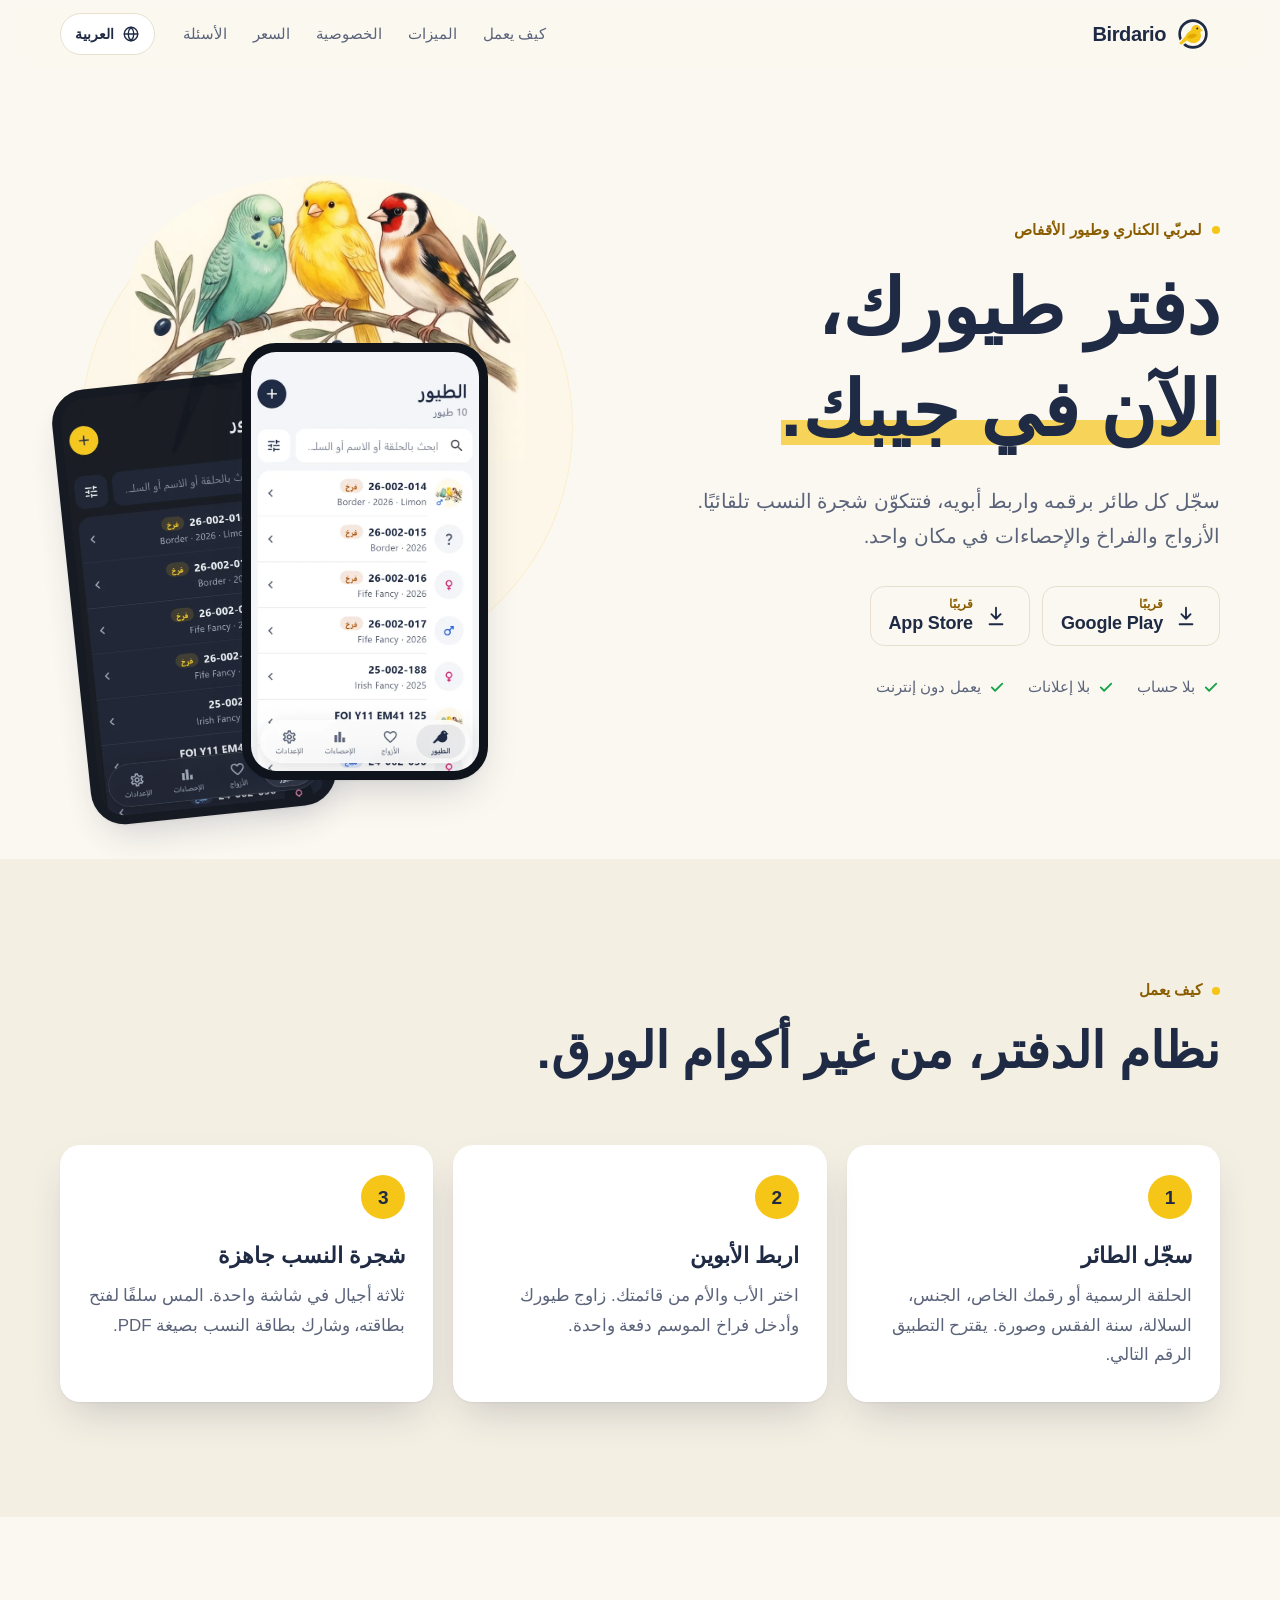
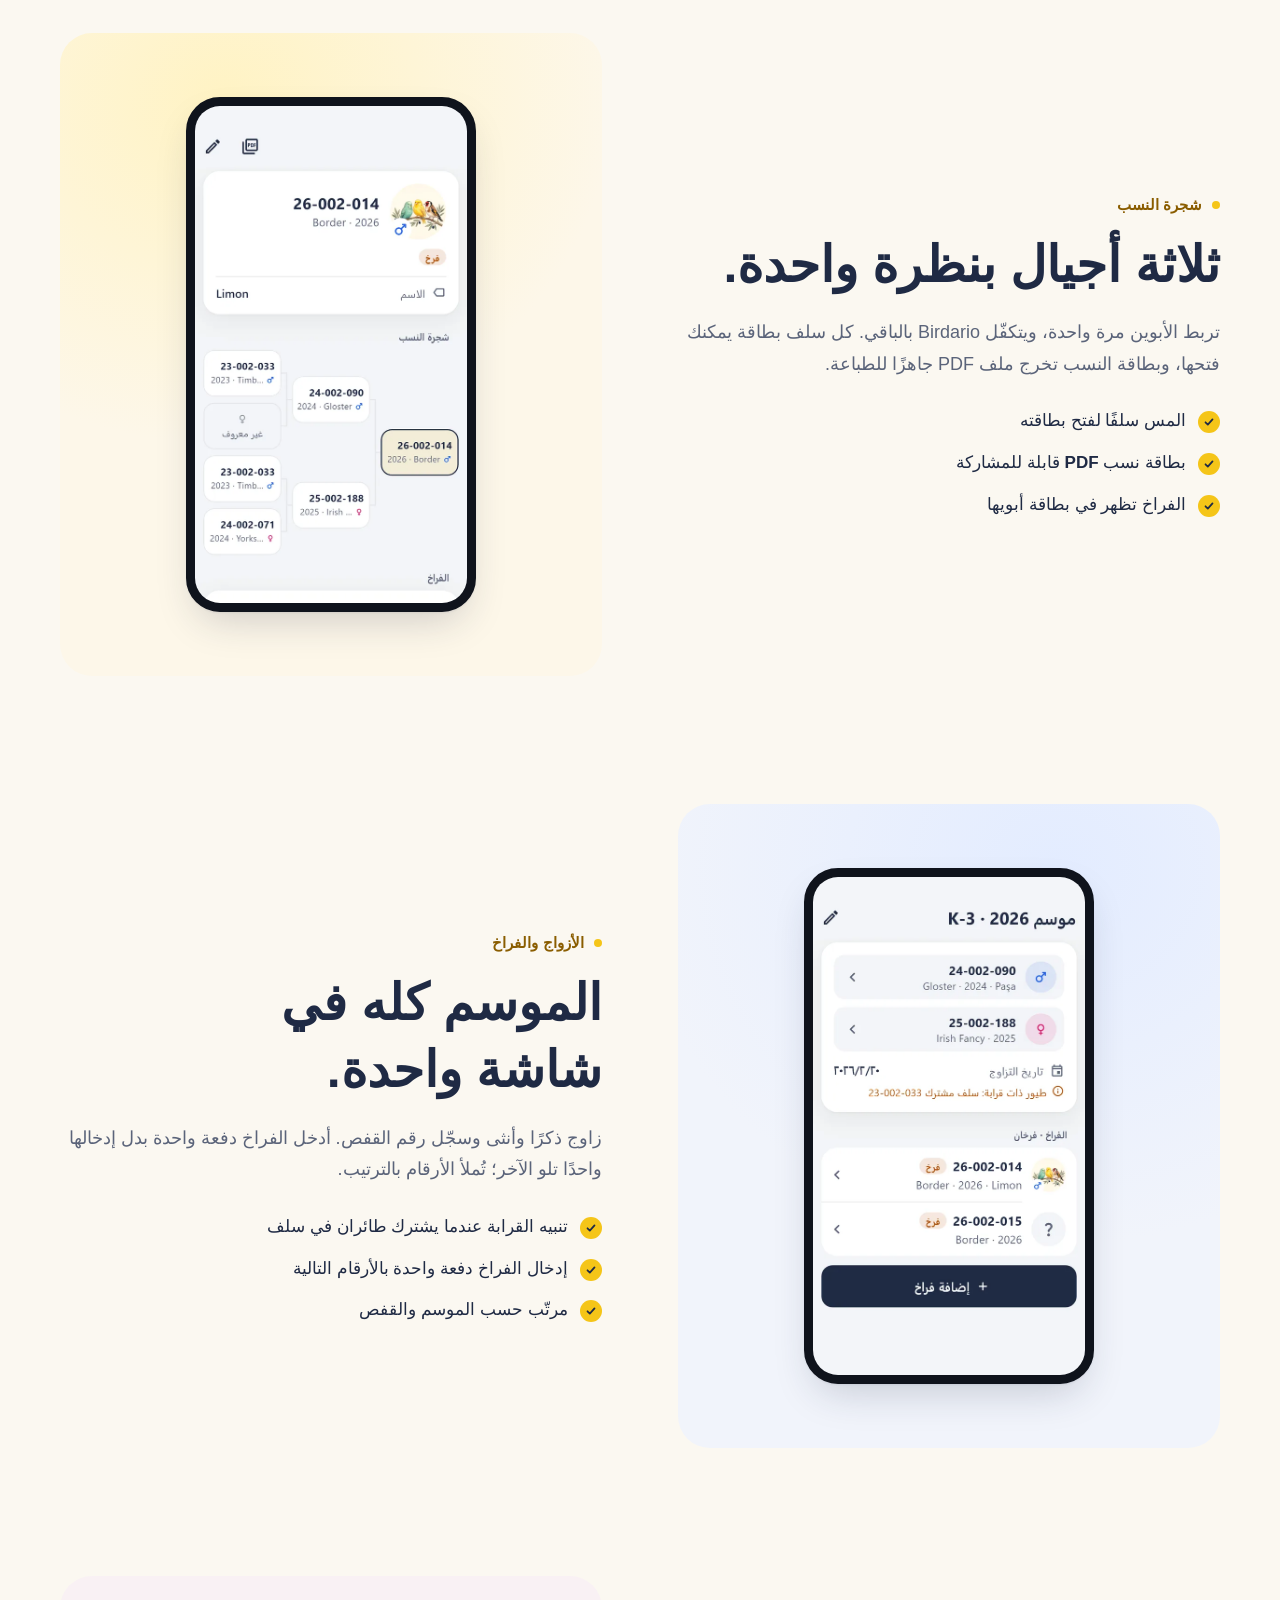
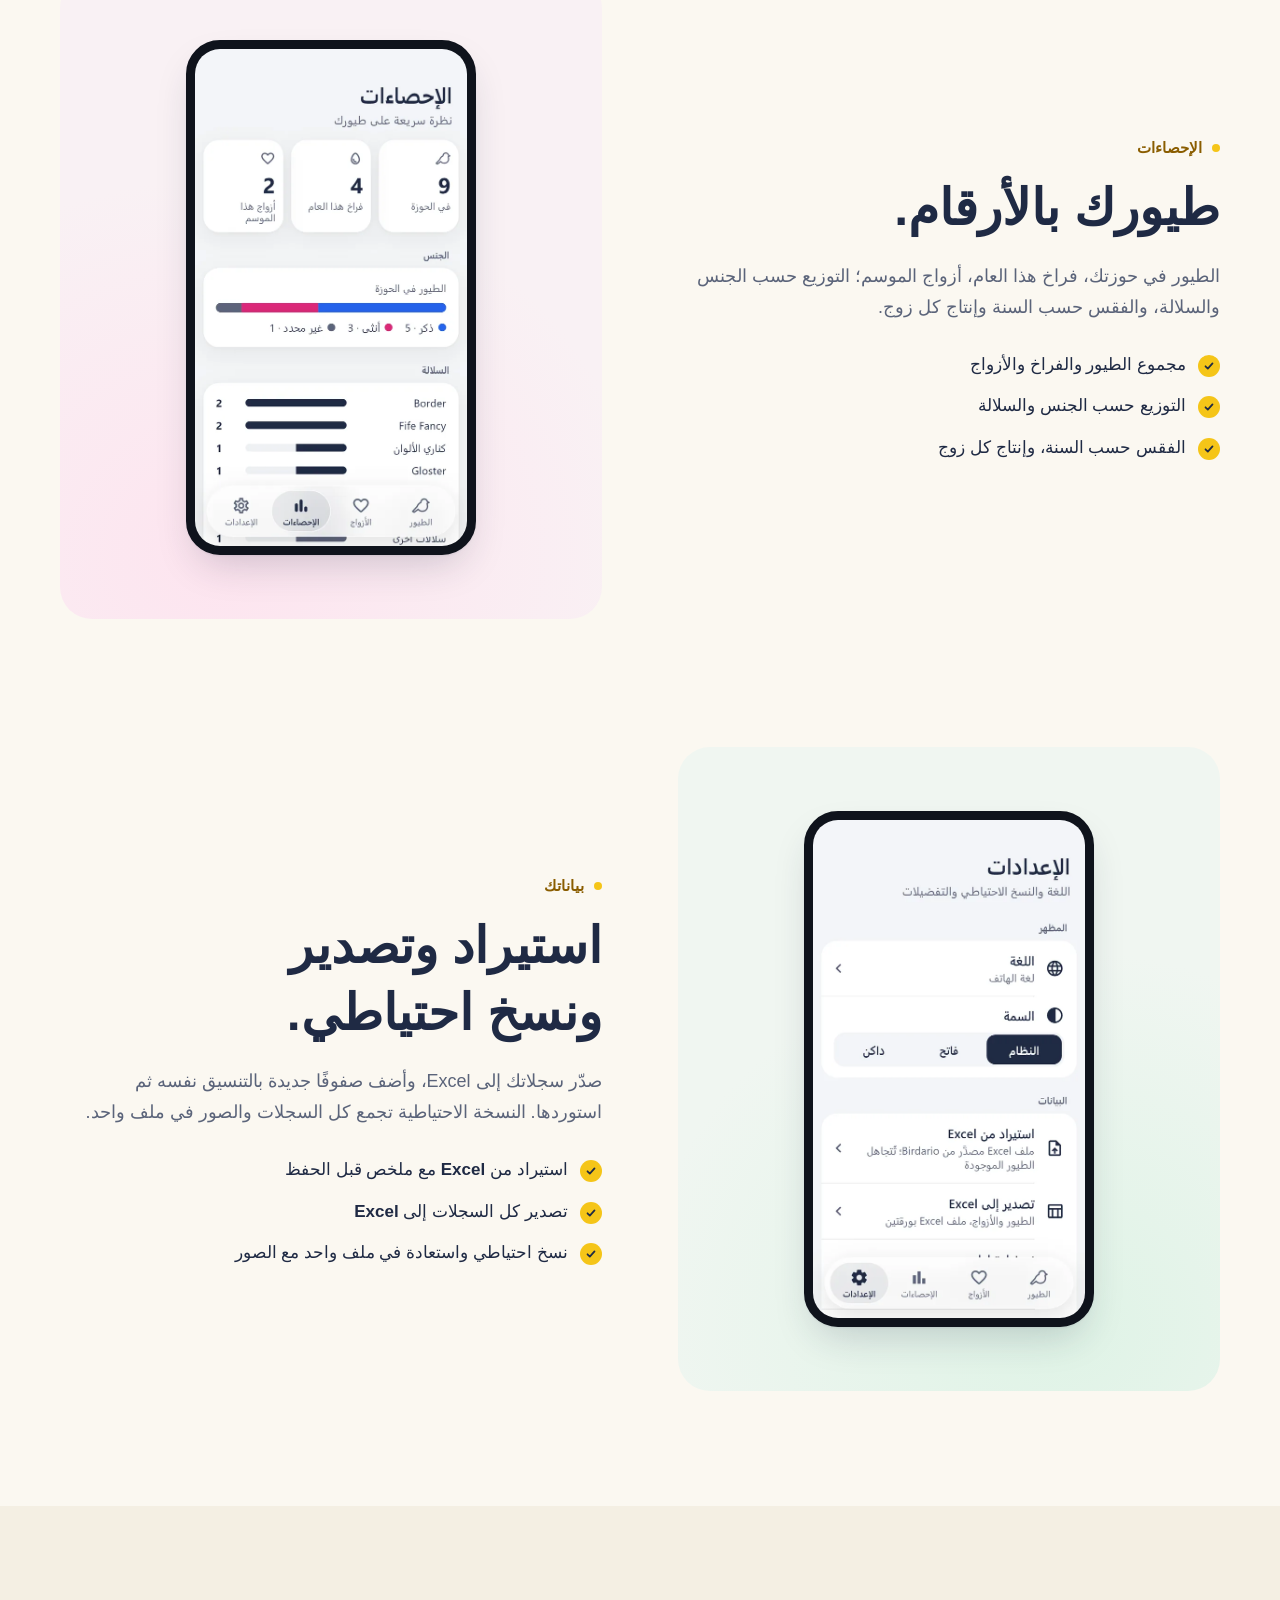
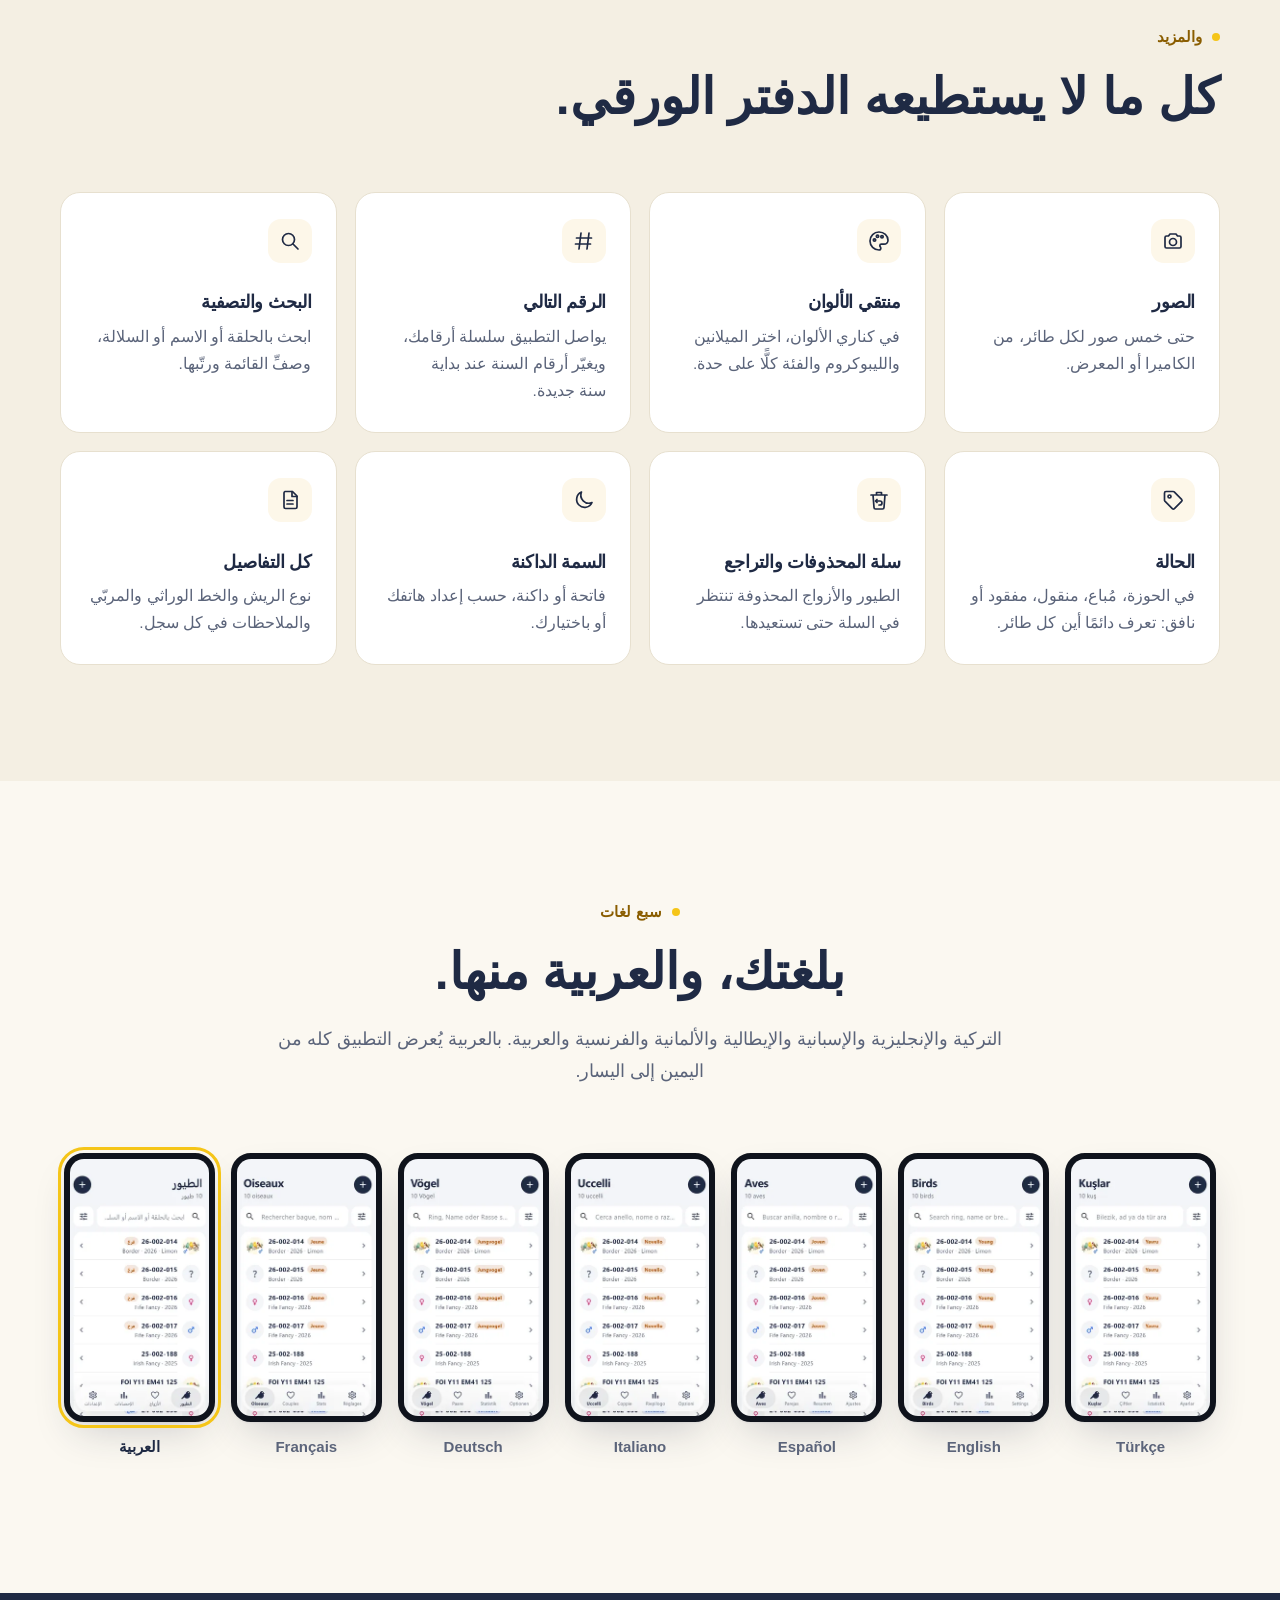
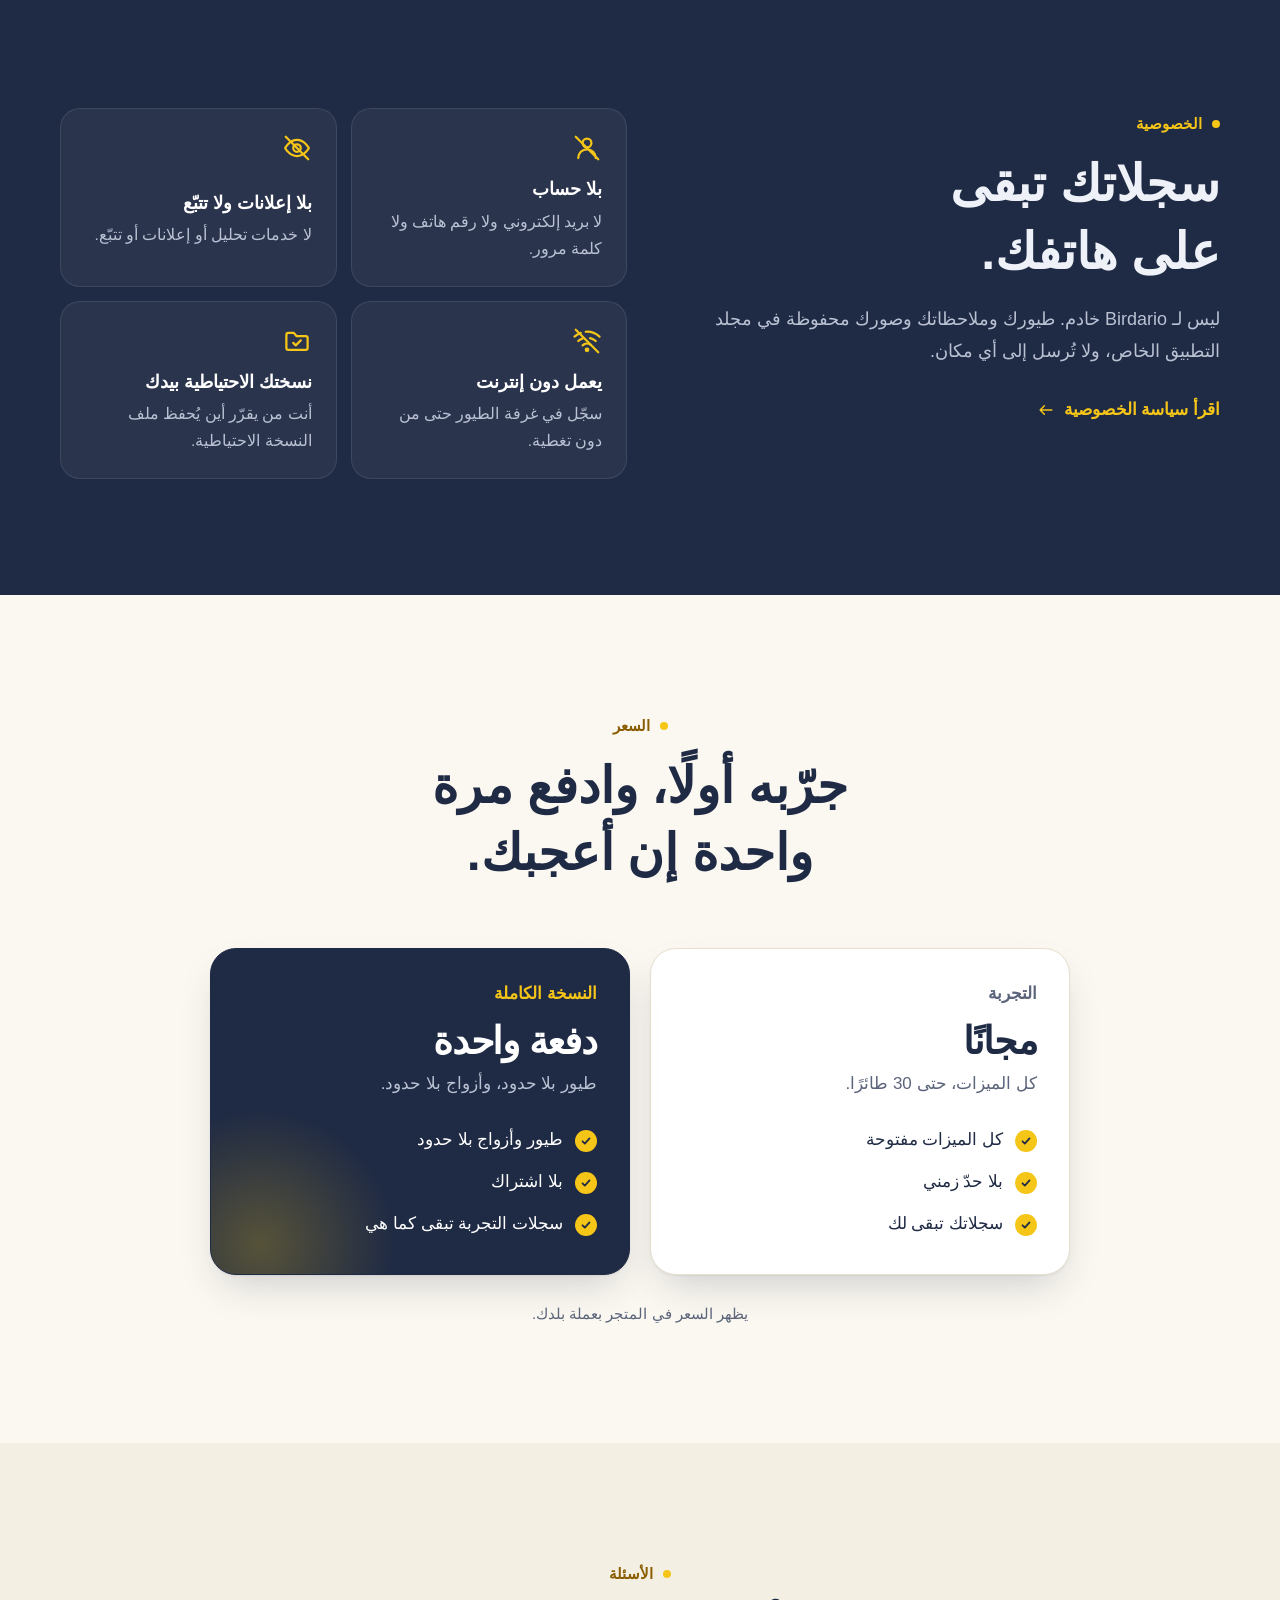
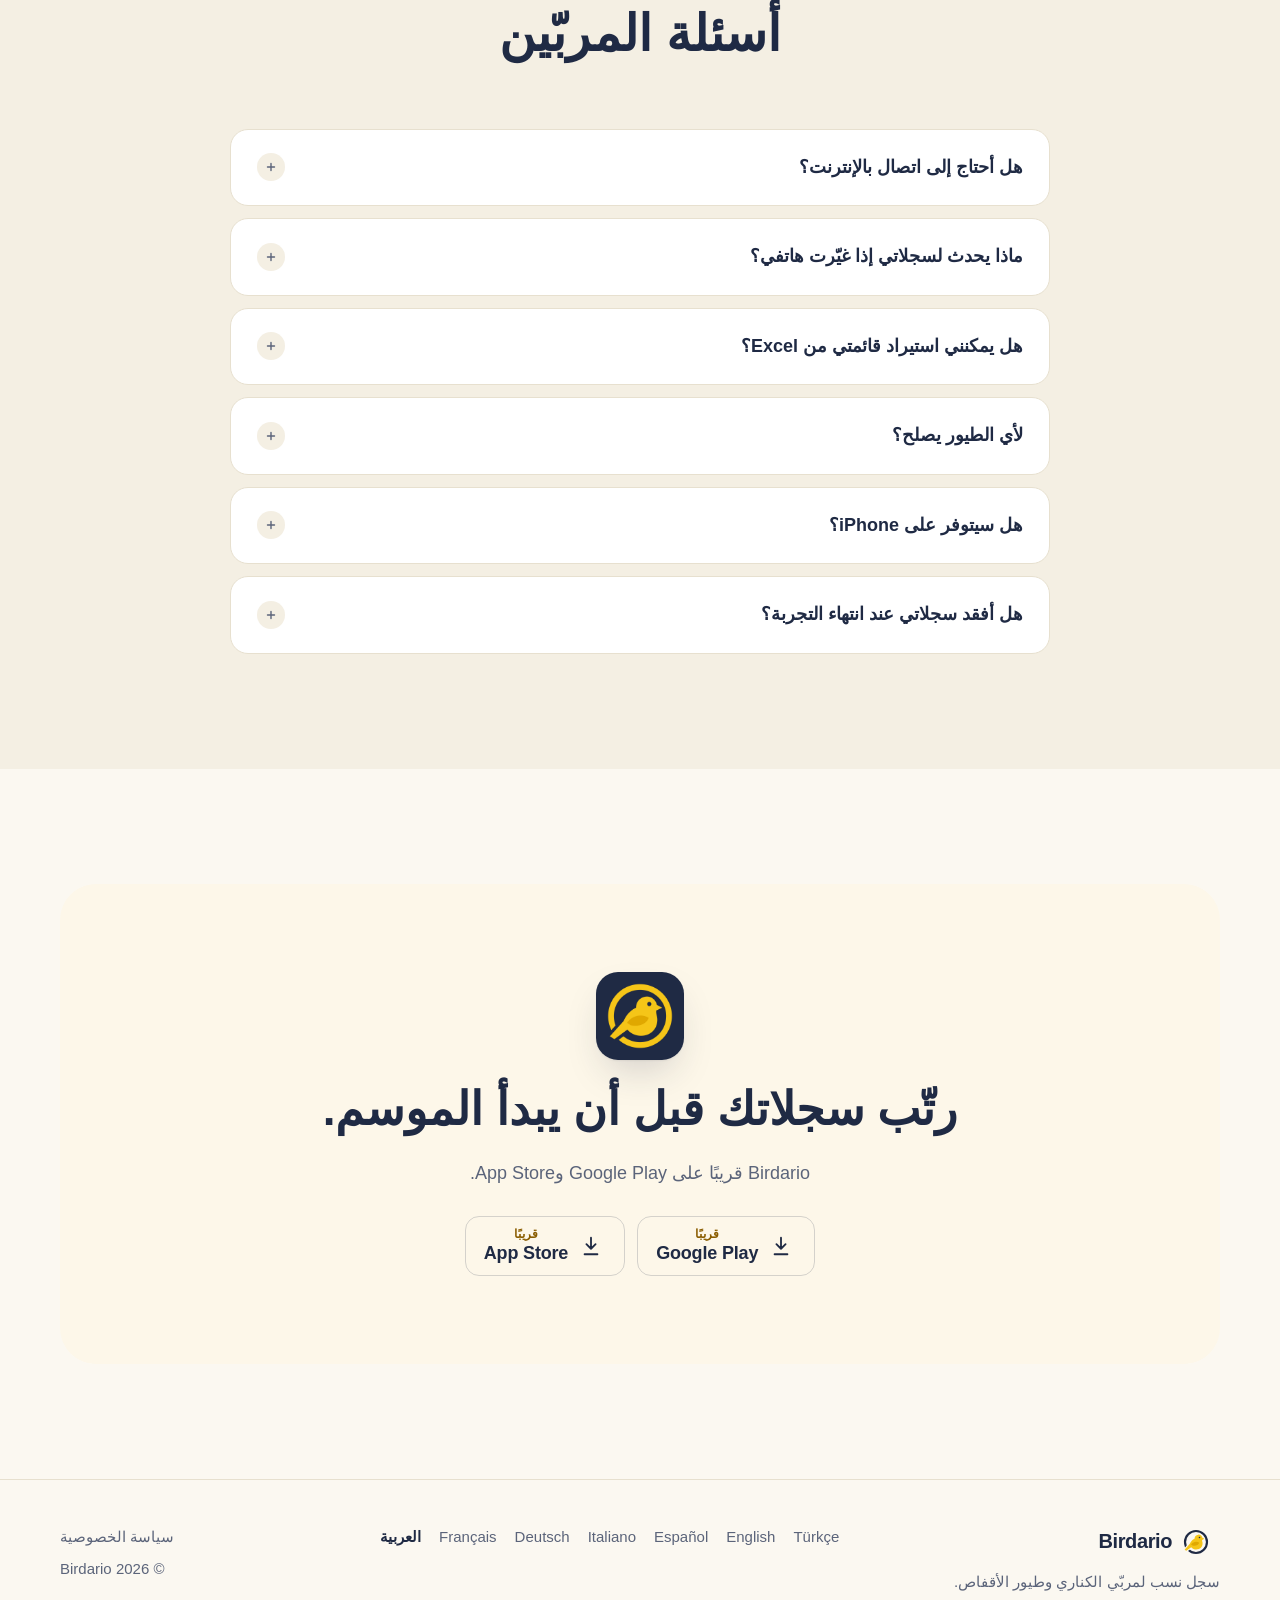
==== commit 59cde6d2: "Siteyi güncelle" ====
--- a/ar/index.html
+++ b/ar/index.html
@@ -13,17 +13,17 @@
 <meta property="og:title" content="Birdario – سجل نسب الكناري وطيور الأقفاص">
 <meta property="og:description" content="سجلات الطيور والأزواج والفراخ وشجرة نسب من ثلاثة أجيال في تطبيق واحد. سجلاتك تبقى على هاتفك: لا حساب ولا إعلانات.">
 <meta name="twitter:card" content="summary_large_image">
-<link rel="canonical" href="https://emreatasoy.github.io/birdario-web/ar/">
-<link rel="alternate" hreflang="tr" href="https://emreatasoy.github.io/birdario-web/tr/">
-<link rel="alternate" hreflang="en" href="https://emreatasoy.github.io/birdario-web/en/">
-<link rel="alternate" hreflang="es" href="https://emreatasoy.github.io/birdario-web/es/">
-<link rel="alternate" hreflang="it" href="https://emreatasoy.github.io/birdario-web/it/">
-<link rel="alternate" hreflang="de" href="https://emreatasoy.github.io/birdario-web/de/">
-<link rel="alternate" hreflang="fr" href="https://emreatasoy.github.io/birdario-web/fr/">
-<link rel="alternate" hreflang="ar" href="https://emreatasoy.github.io/birdario-web/ar/">
-<link rel="alternate" hreflang="x-default" href="https://emreatasoy.github.io/birdario-web/">
-<meta property="og:url" content="https://emreatasoy.github.io/birdario-web/ar/">
-<meta property="og:image" content="https://emreatasoy.github.io/birdario-web/assets/img/og.png">
+<link rel="canonical" href="https://birdario.com/ar/">
+<link rel="alternate" hreflang="tr" href="https://birdario.com/tr/">
+<link rel="alternate" hreflang="en" href="https://birdario.com/en/">
+<link rel="alternate" hreflang="es" href="https://birdario.com/es/">
+<link rel="alternate" hreflang="it" href="https://birdario.com/it/">
+<link rel="alternate" hreflang="de" href="https://birdario.com/de/">
+<link rel="alternate" hreflang="fr" href="https://birdario.com/fr/">
+<link rel="alternate" hreflang="ar" href="https://birdario.com/ar/">
+<link rel="alternate" hreflang="x-default" href="https://birdario.com/">
+<meta property="og:url" content="https://birdario.com/ar/">
+<meta property="og:image" content="https://birdario.com/assets/img/og.png">
 <link rel="icon" href="../assets/img/icon.svg" type="image/svg+xml">
 <link rel="icon" href="../assets/img/icon-96.png" sizes="96x96" type="image/png">
 <link rel="apple-touch-icon" href="../assets/img/apple-touch-icon.png">
--- a/assets/style.css
+++ b/assets/style.css
@@ -84,7 +84,8 @@
 /* Üst bar */
 .top {
   position: sticky; top: 0; z-index: 20;
-  background: color-mix(in srgb, var(--bg) 82%, transparent);
+  /* daha saydam olunca lacivert bölüm üstünde griye dönüyor */
+  background: color-mix(in srgb, var(--bg) 94%, transparent);
   backdrop-filter: saturate(1.4) blur(14px);
   -webkit-backdrop-filter: saturate(1.4) blur(14px);
   border-block-end: 1px solid transparent;
@@ -145,6 +146,11 @@
 a.store:hover { transform: translateY(-2px); box-shadow: 0 10px 24px -10px rgb(31 42 68 / 60%); }
 .store.is-soon { background: transparent; color: var(--ink); border: 1.5px solid var(--line); cursor: default; }
 .store.is-soon small { color: var(--amber-text); opacity: 1; font-weight: 700; }
+/* Dar ekranda alt alta, ikisi aynı genişlikte */
+@media (max-width: 560px) {
+  .stores { display: grid; grid-template-columns: min(100%, 320px); }
+  .store { justify-content: center; }
+}
 @media (prefers-color-scheme: dark) {
   .store { background: var(--canary); color: var(--navy); }
   .store.is-soon { background: transparent; color: var(--ink); }
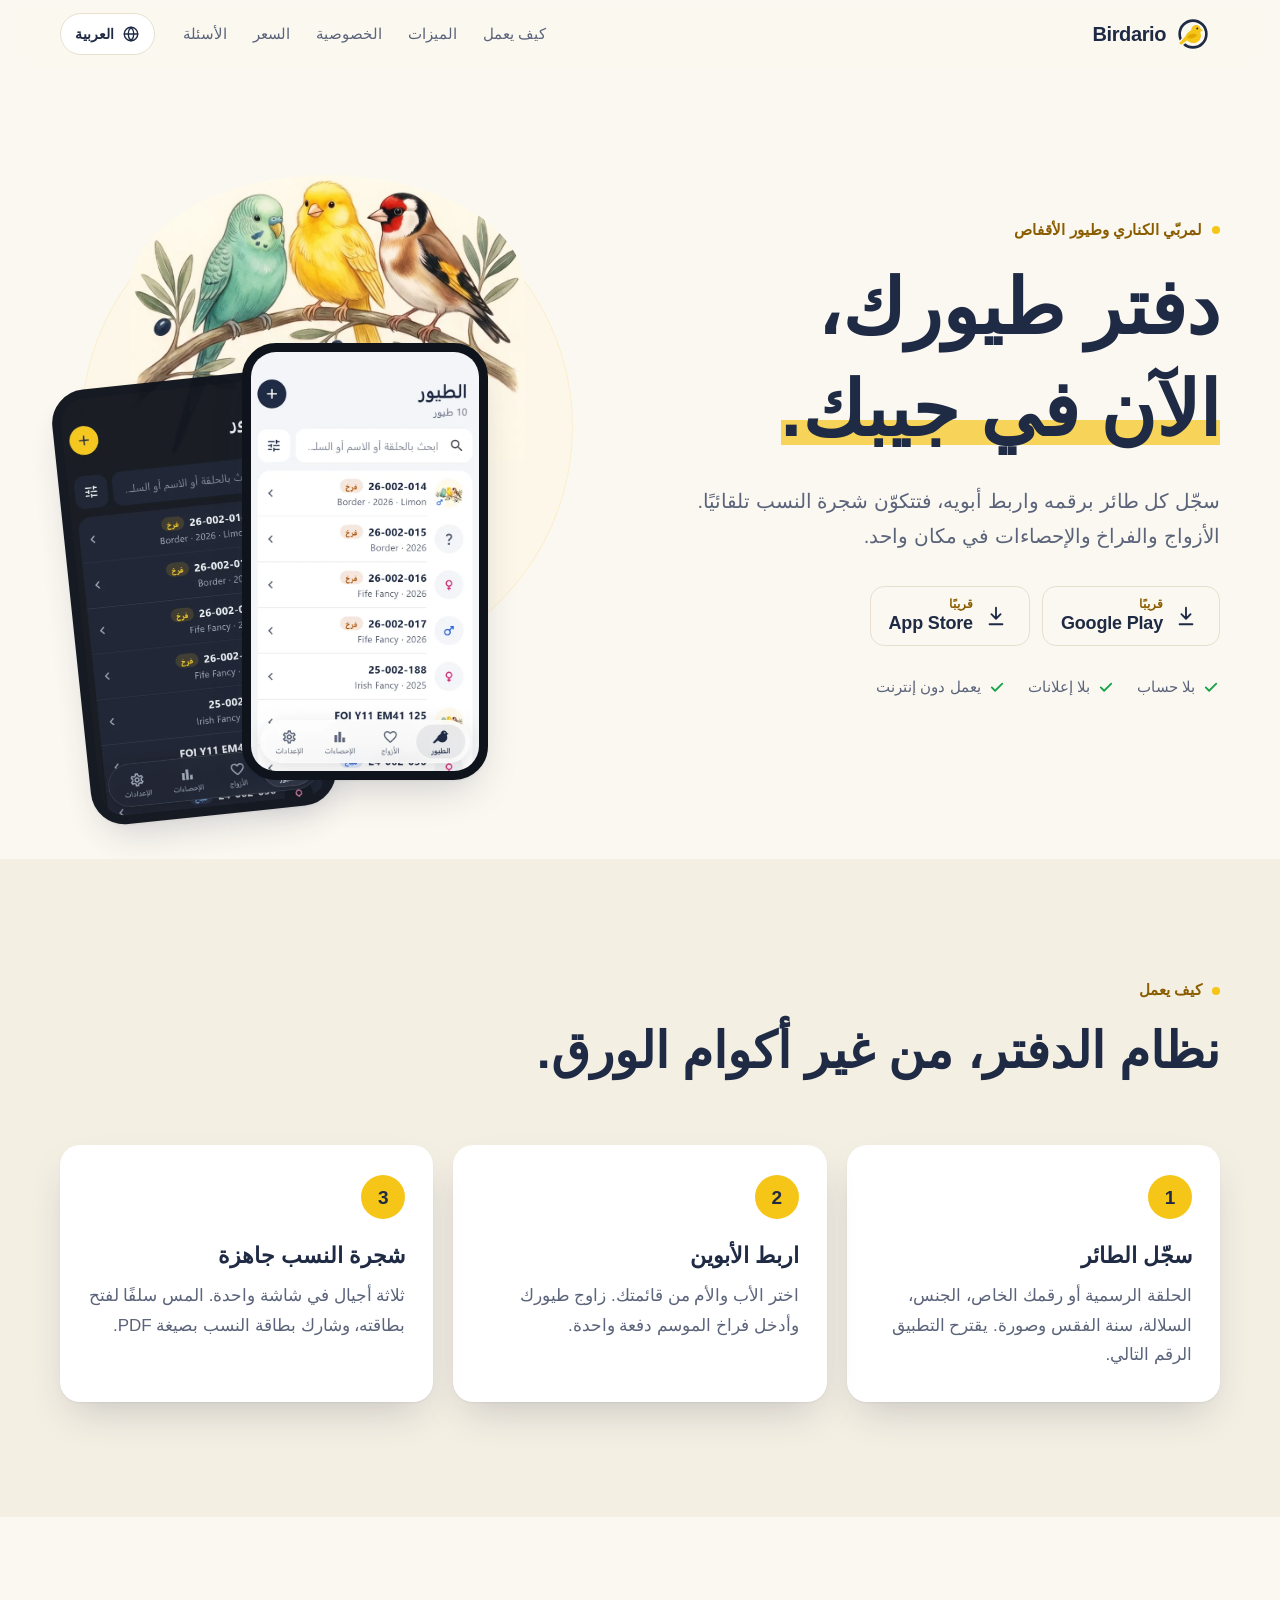
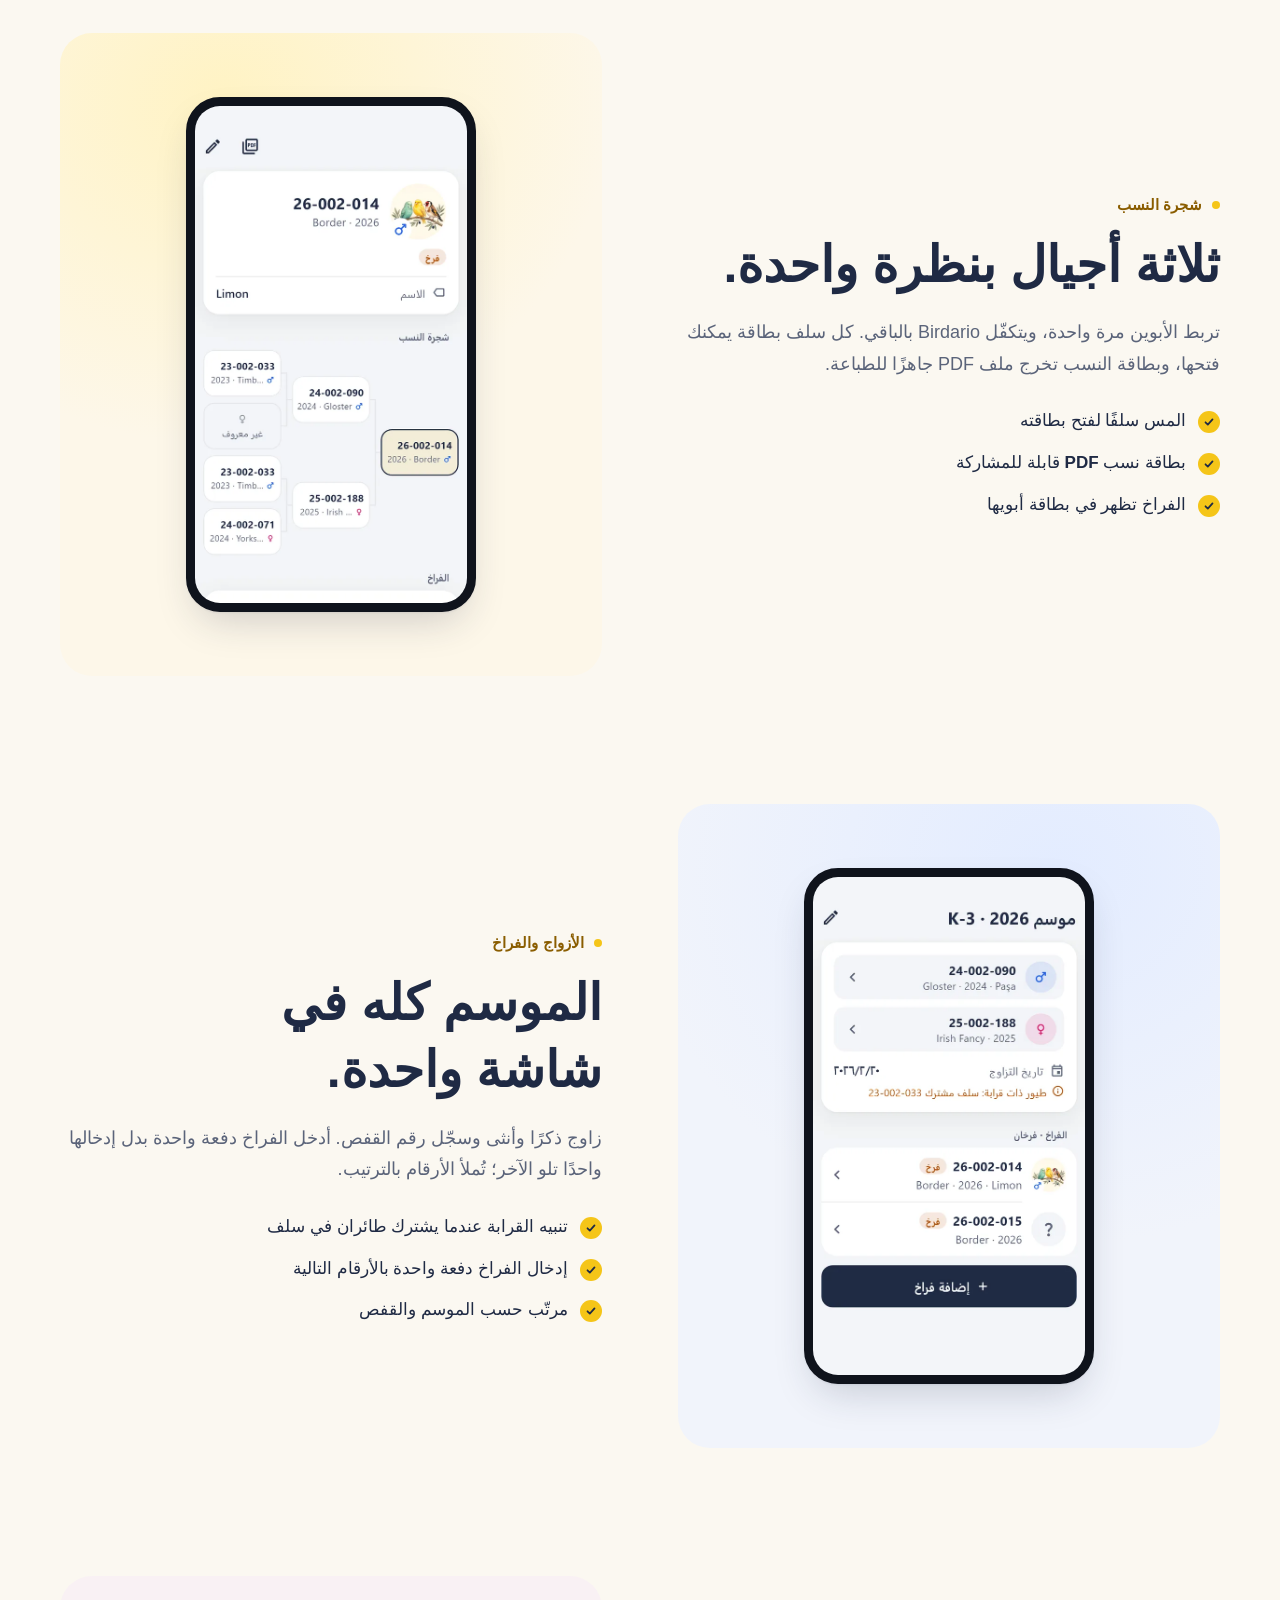
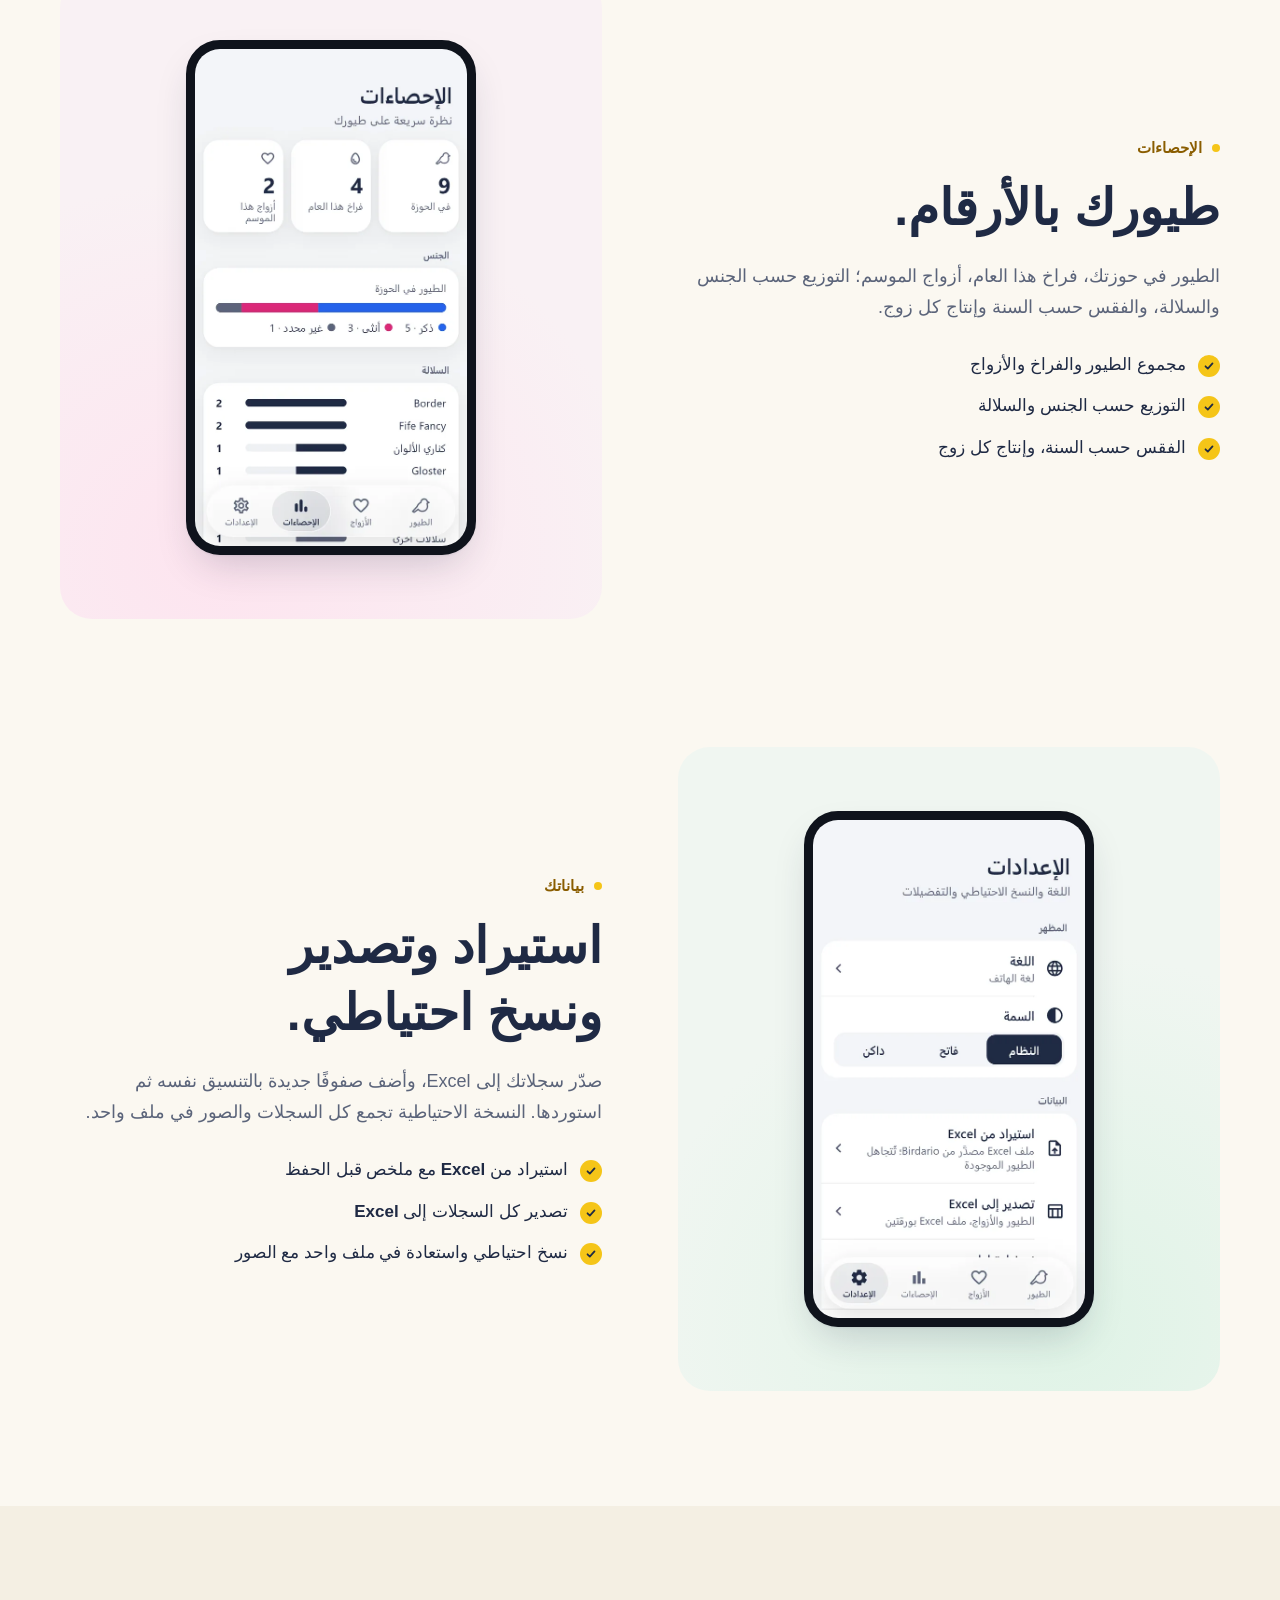
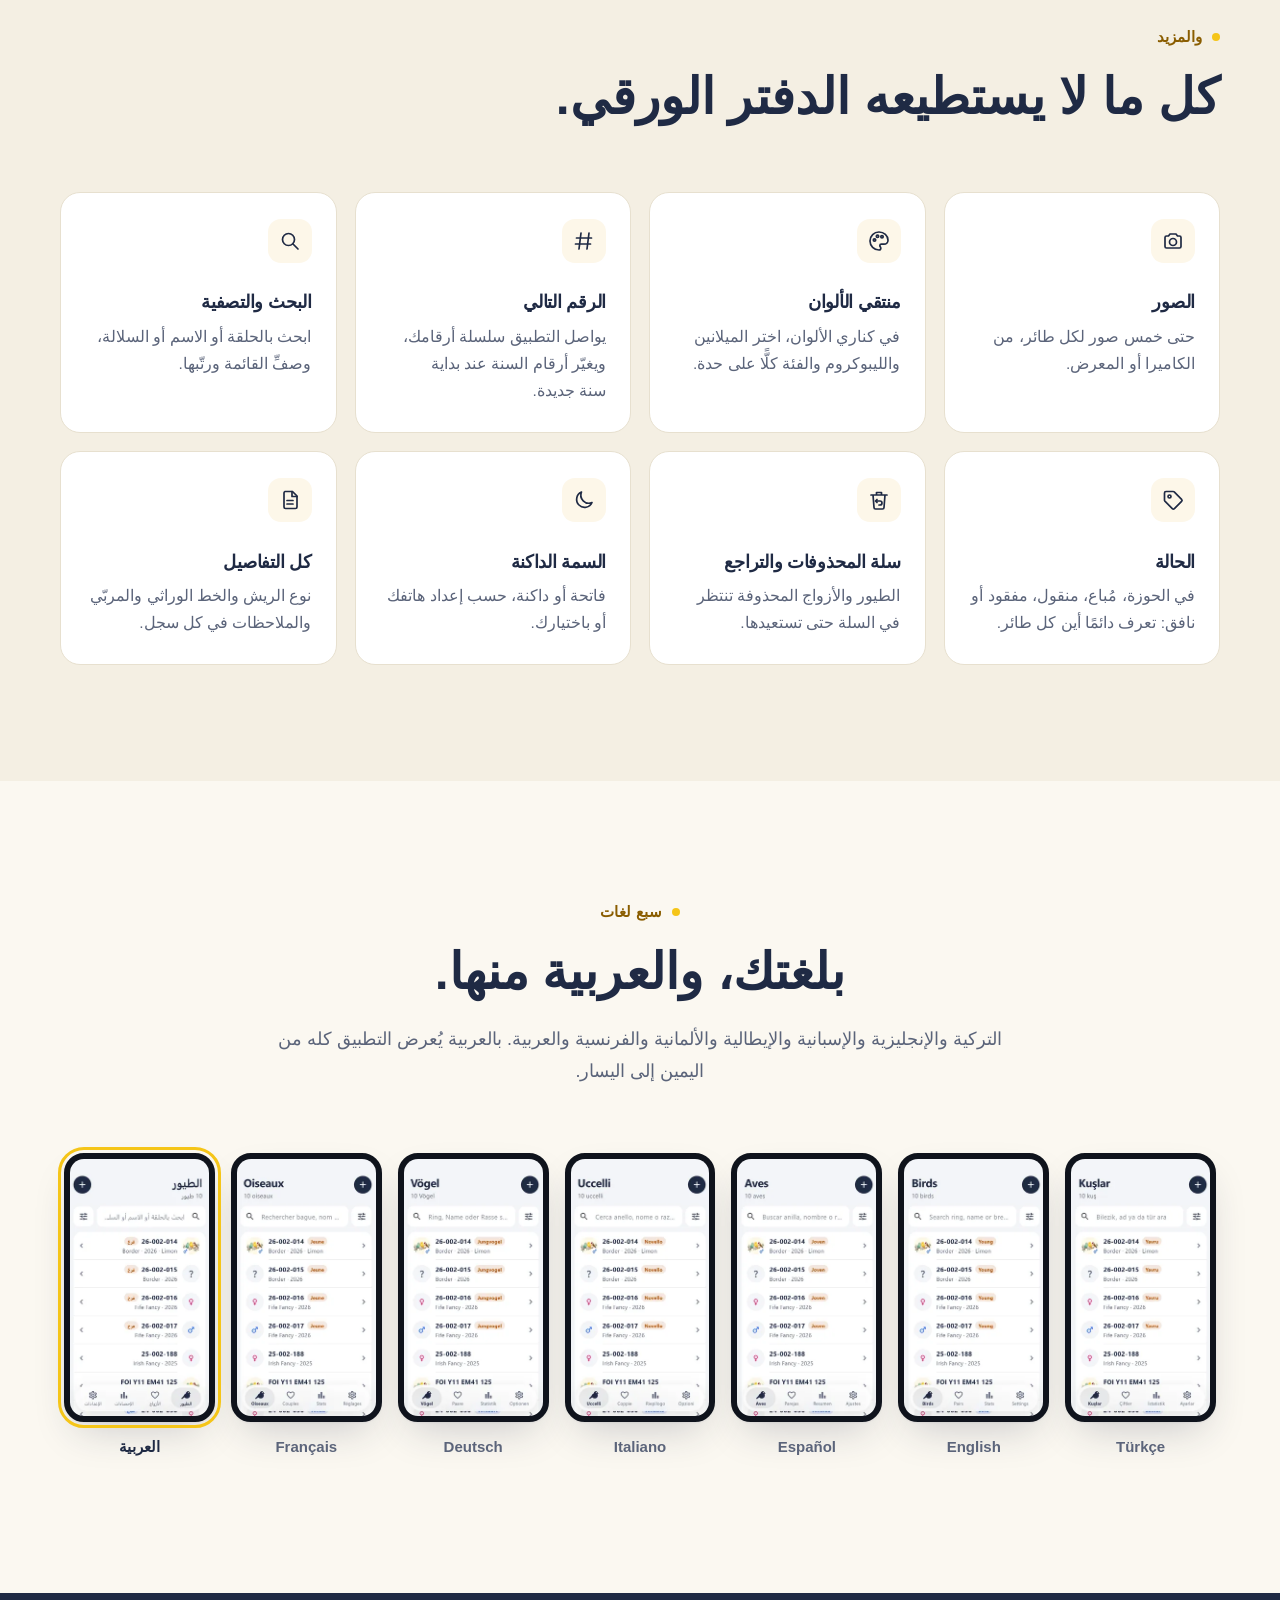
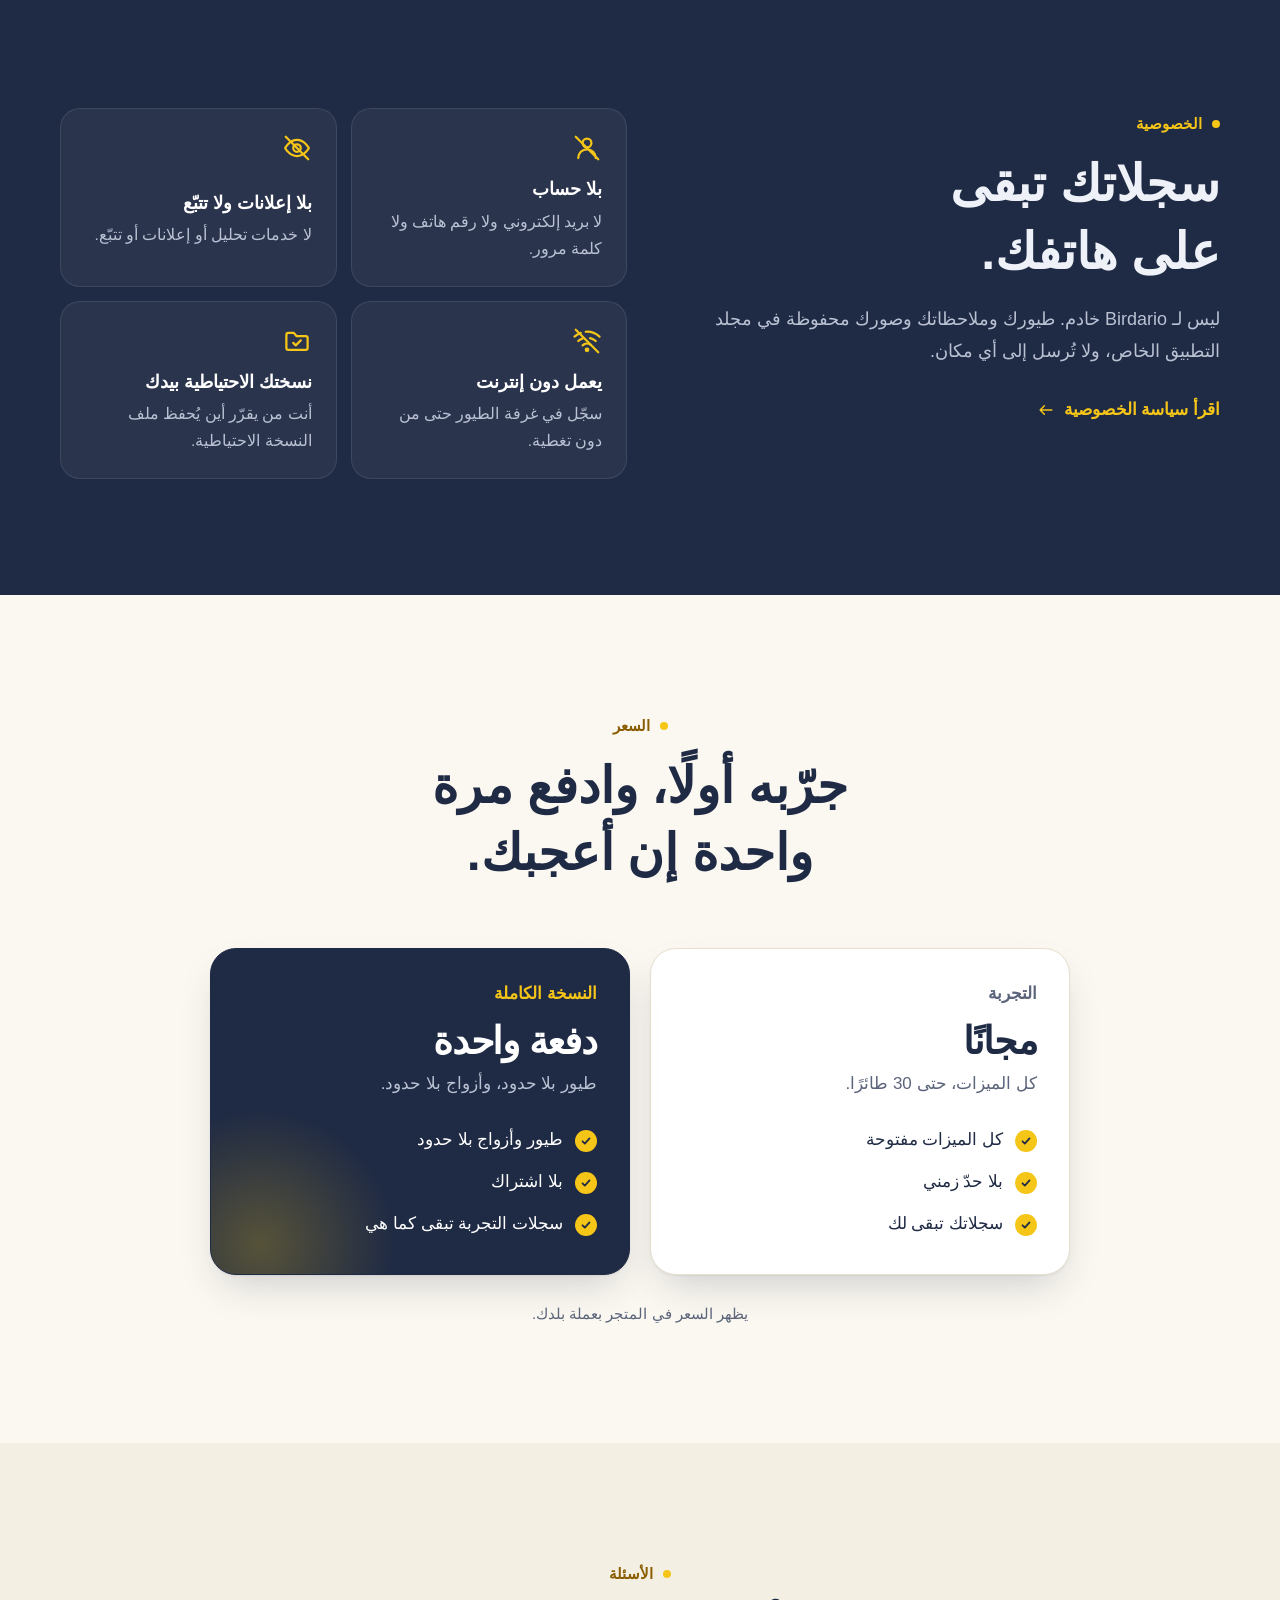
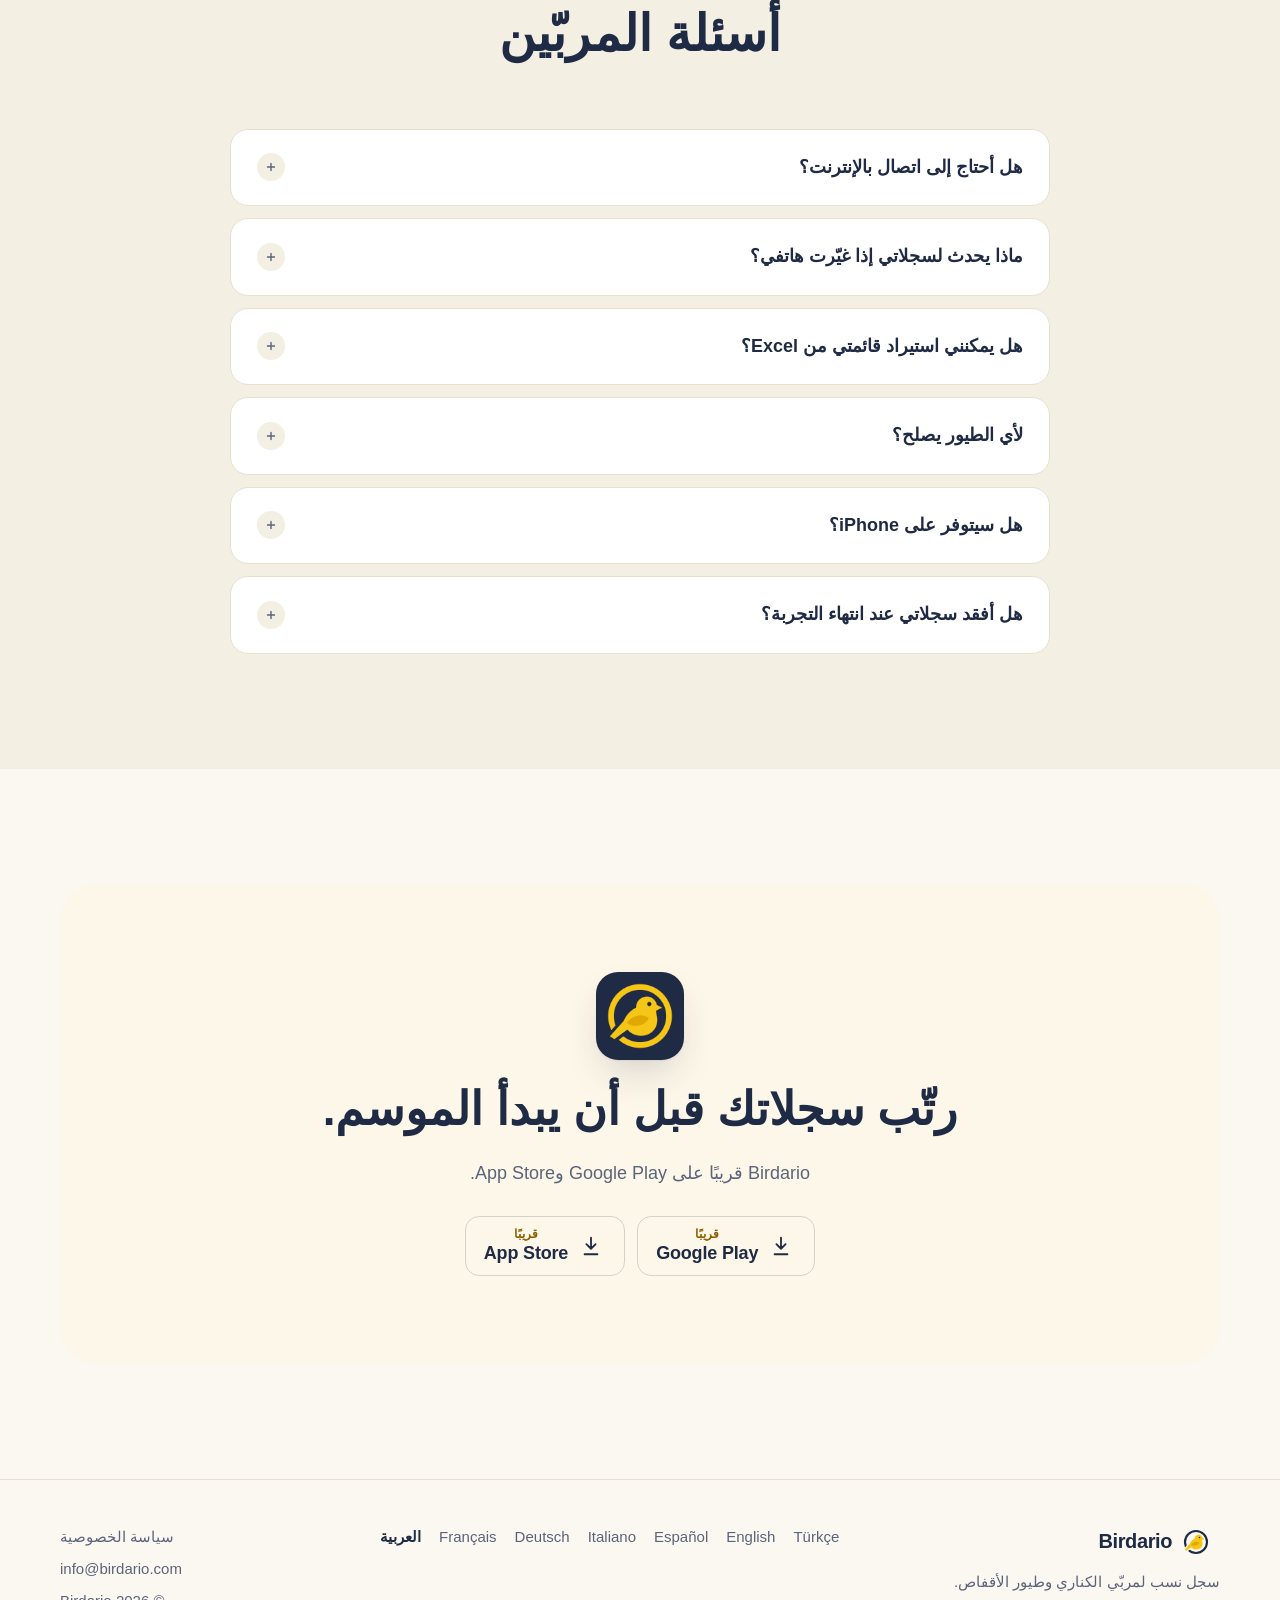
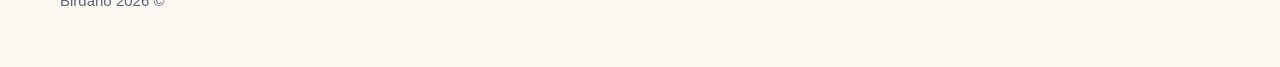
==== commit a906fa7a: "Siteyi güncelle" ====
--- a/ar/index.html
+++ b/ar/index.html
@@ -244,7 +244,7 @@
     <ul class="foot-langs" aria-label="اللغة"><li><a href="../tr/" hreflang="tr" lang="tr" data-lang="tr">Türkçe</a></li><li><a href="../en/" hreflang="en" lang="en" data-lang="en">English</a></li><li><a href="../es/" hreflang="es" lang="es" data-lang="es">Español</a></li><li><a href="../it/" hreflang="it" lang="it" data-lang="it">Italiano</a></li><li><a href="../de/" hreflang="de" lang="de" data-lang="de">Deutsch</a></li><li><a href="../fr/" hreflang="fr" lang="fr" data-lang="fr">Français</a></li><li><a href="../ar/" hreflang="ar" lang="ar" data-lang="ar" aria-current="page">العربية</a></li></ul>
     <div class="foot-meta">
       <a href="../privacy/">سياسة الخصوصية</a>
-      
+      <a href="mailto:info@birdario.com">info@birdario.com</a>
       <span>© 2026 Birdario</span>
     </div>
   </div>
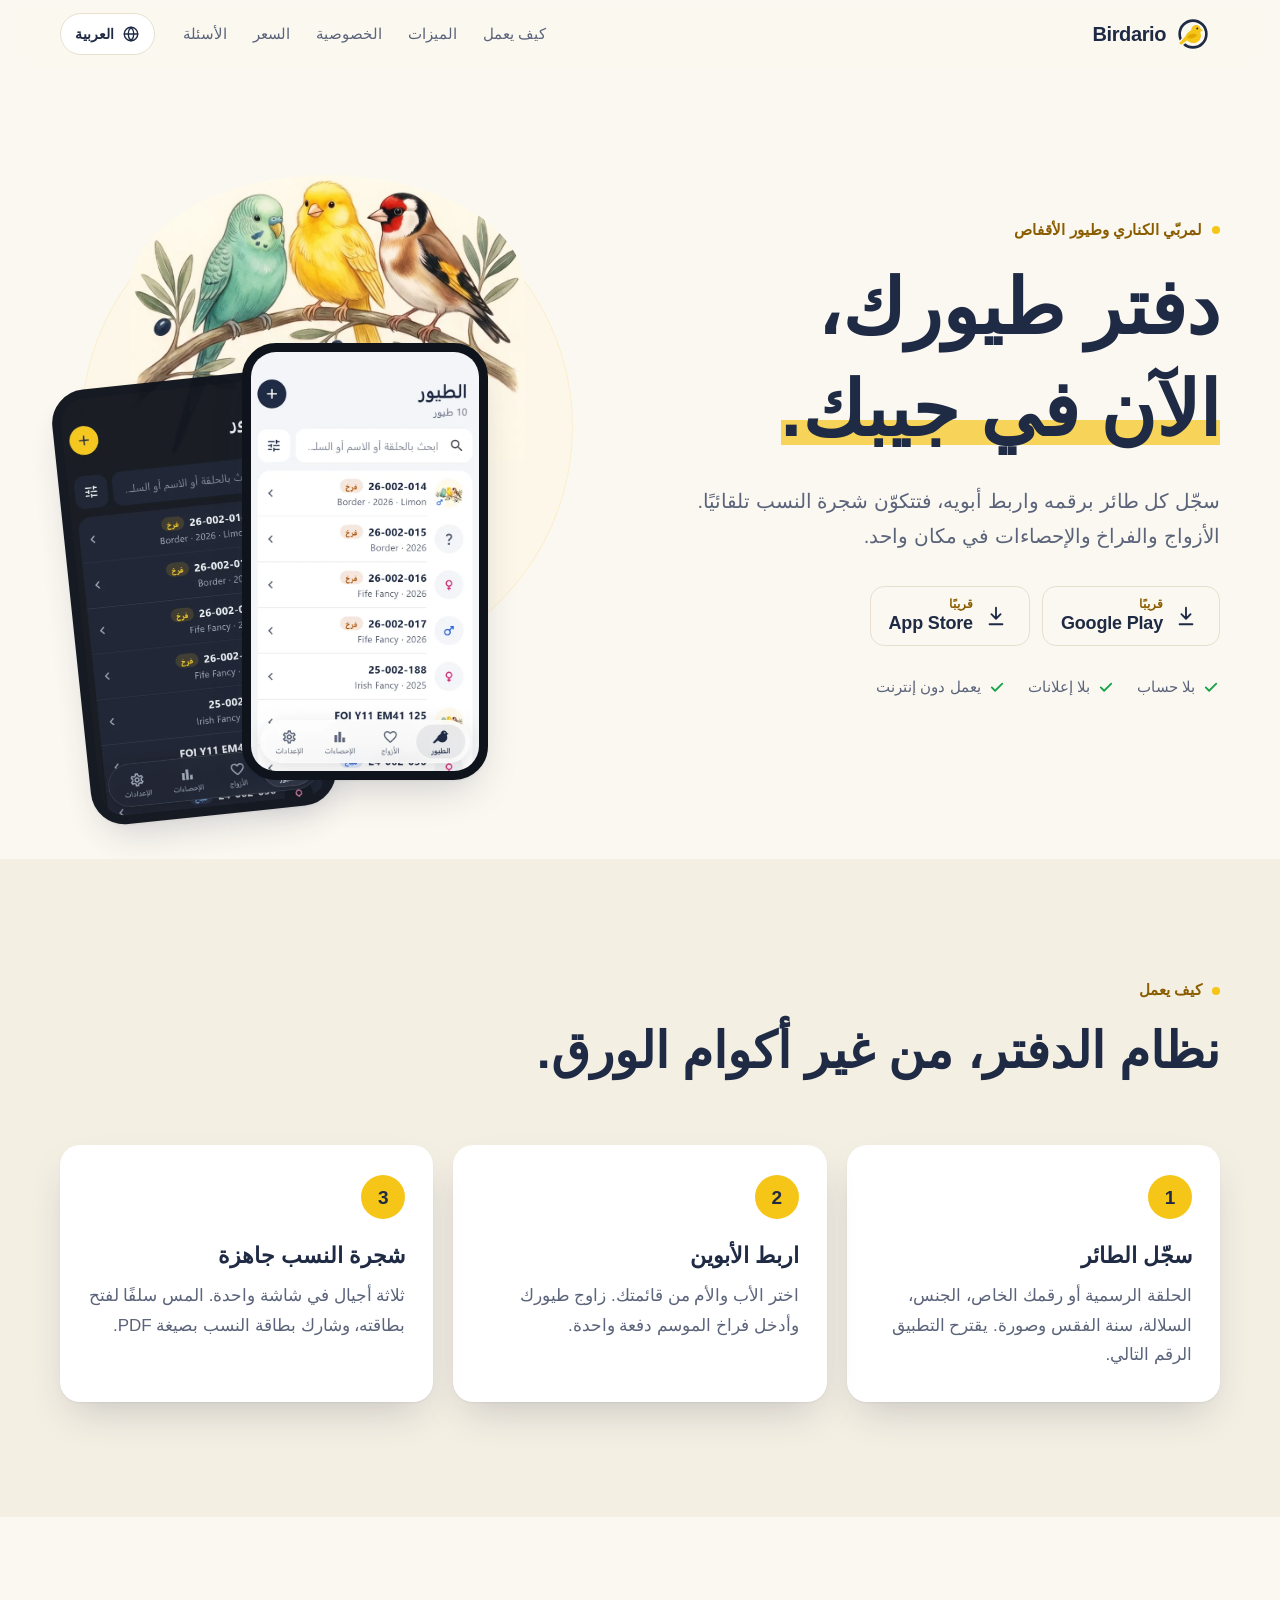
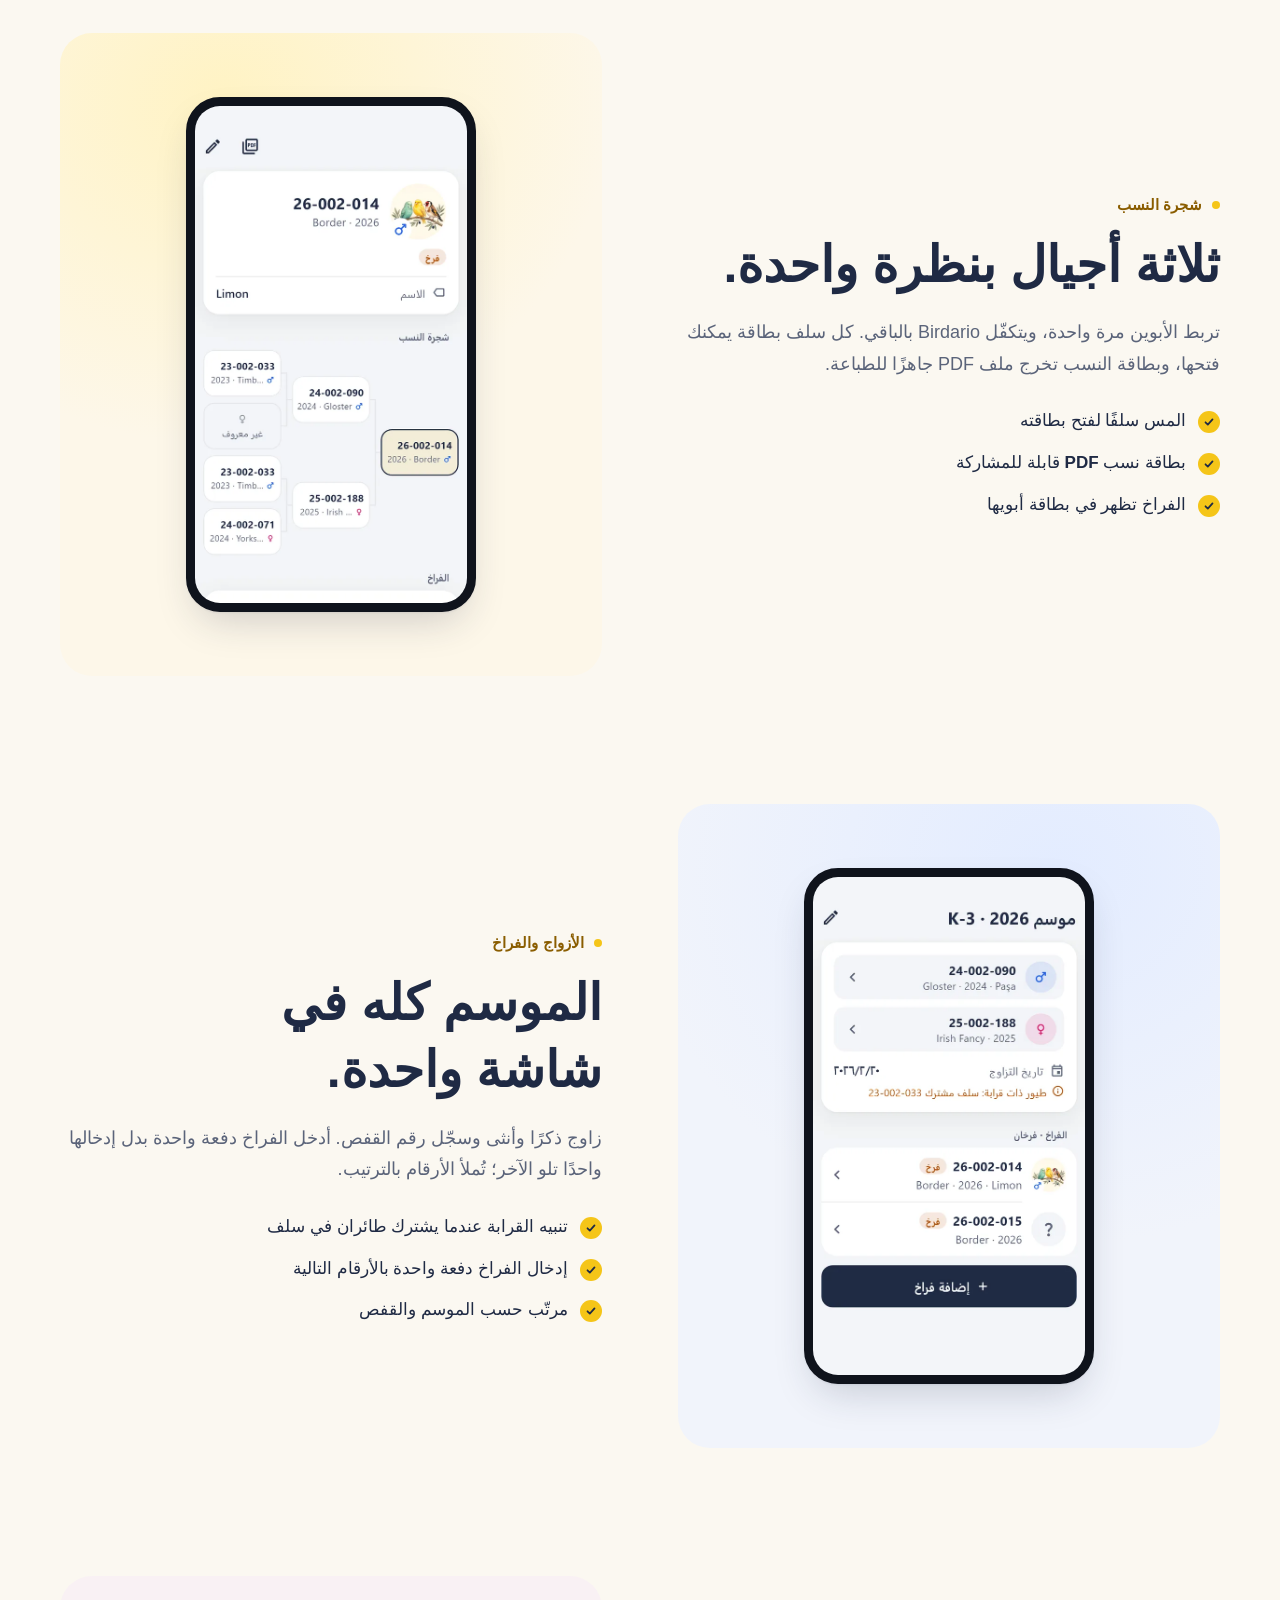
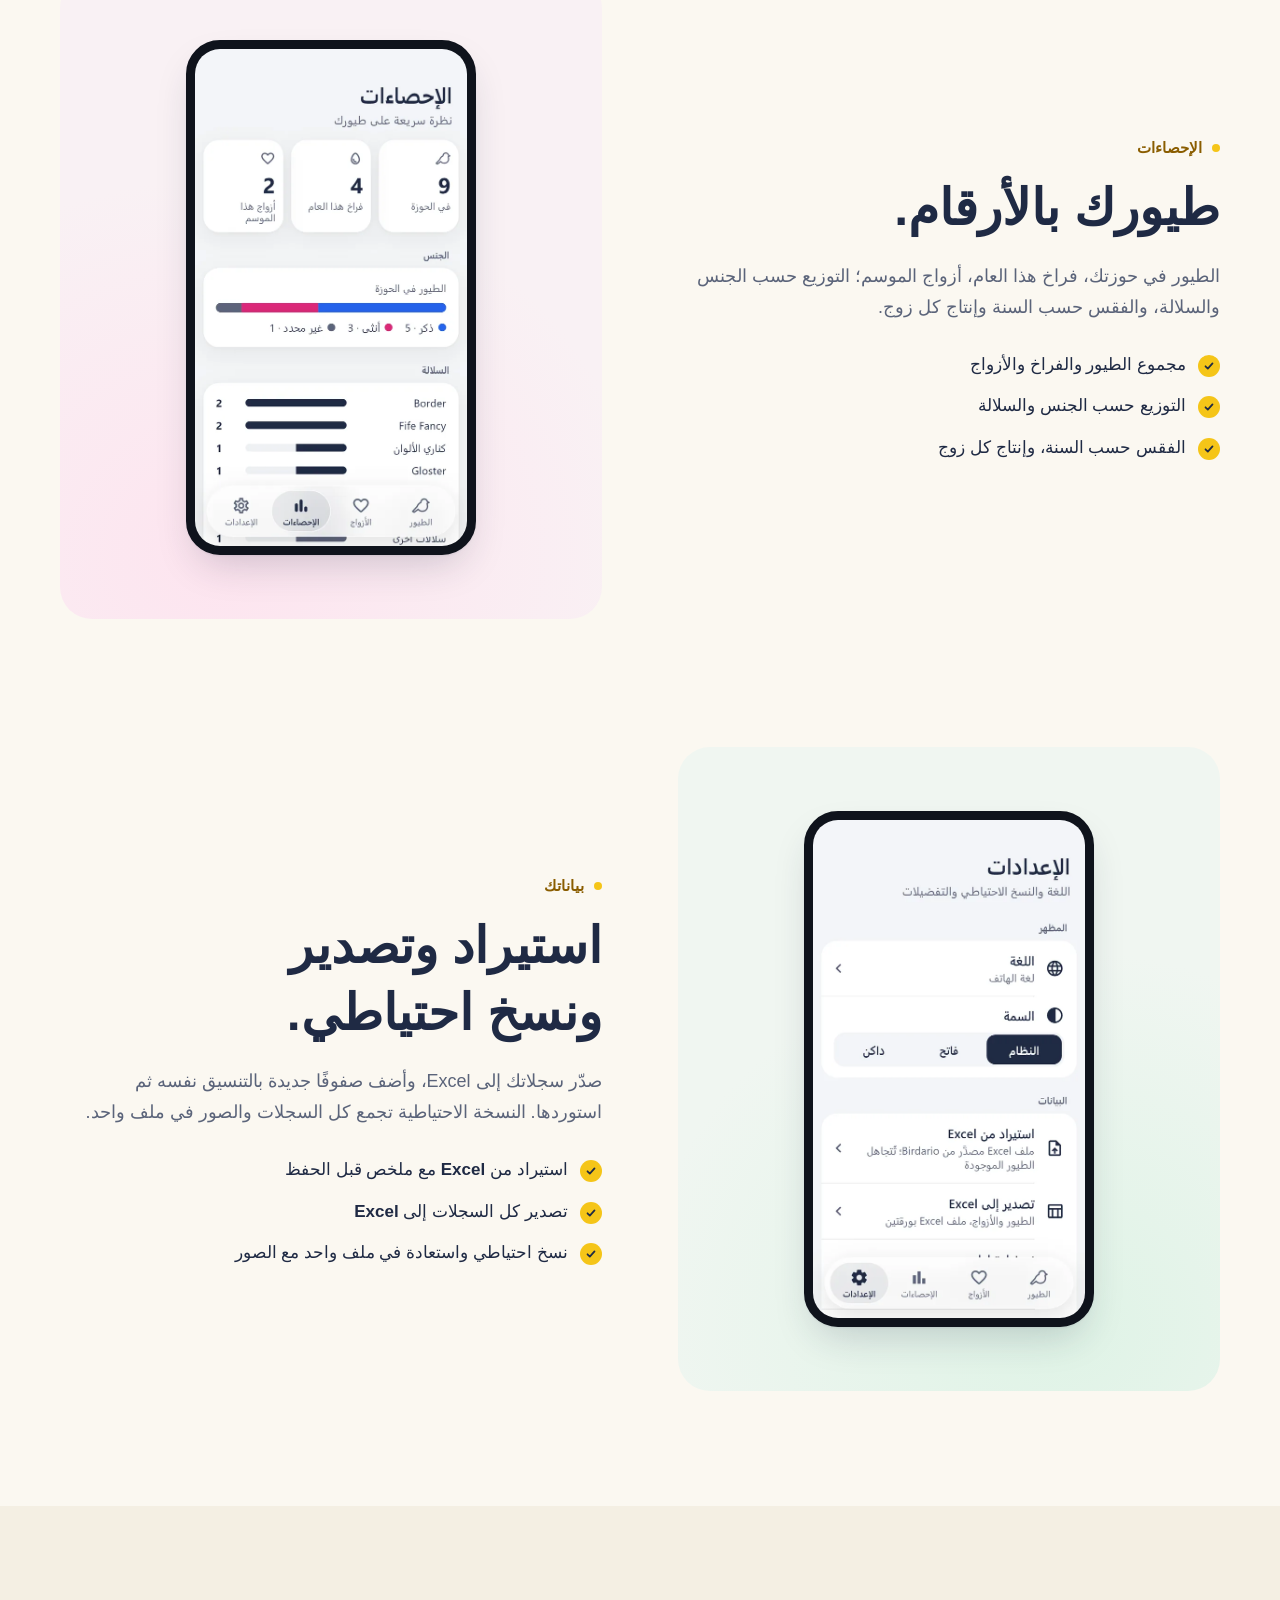
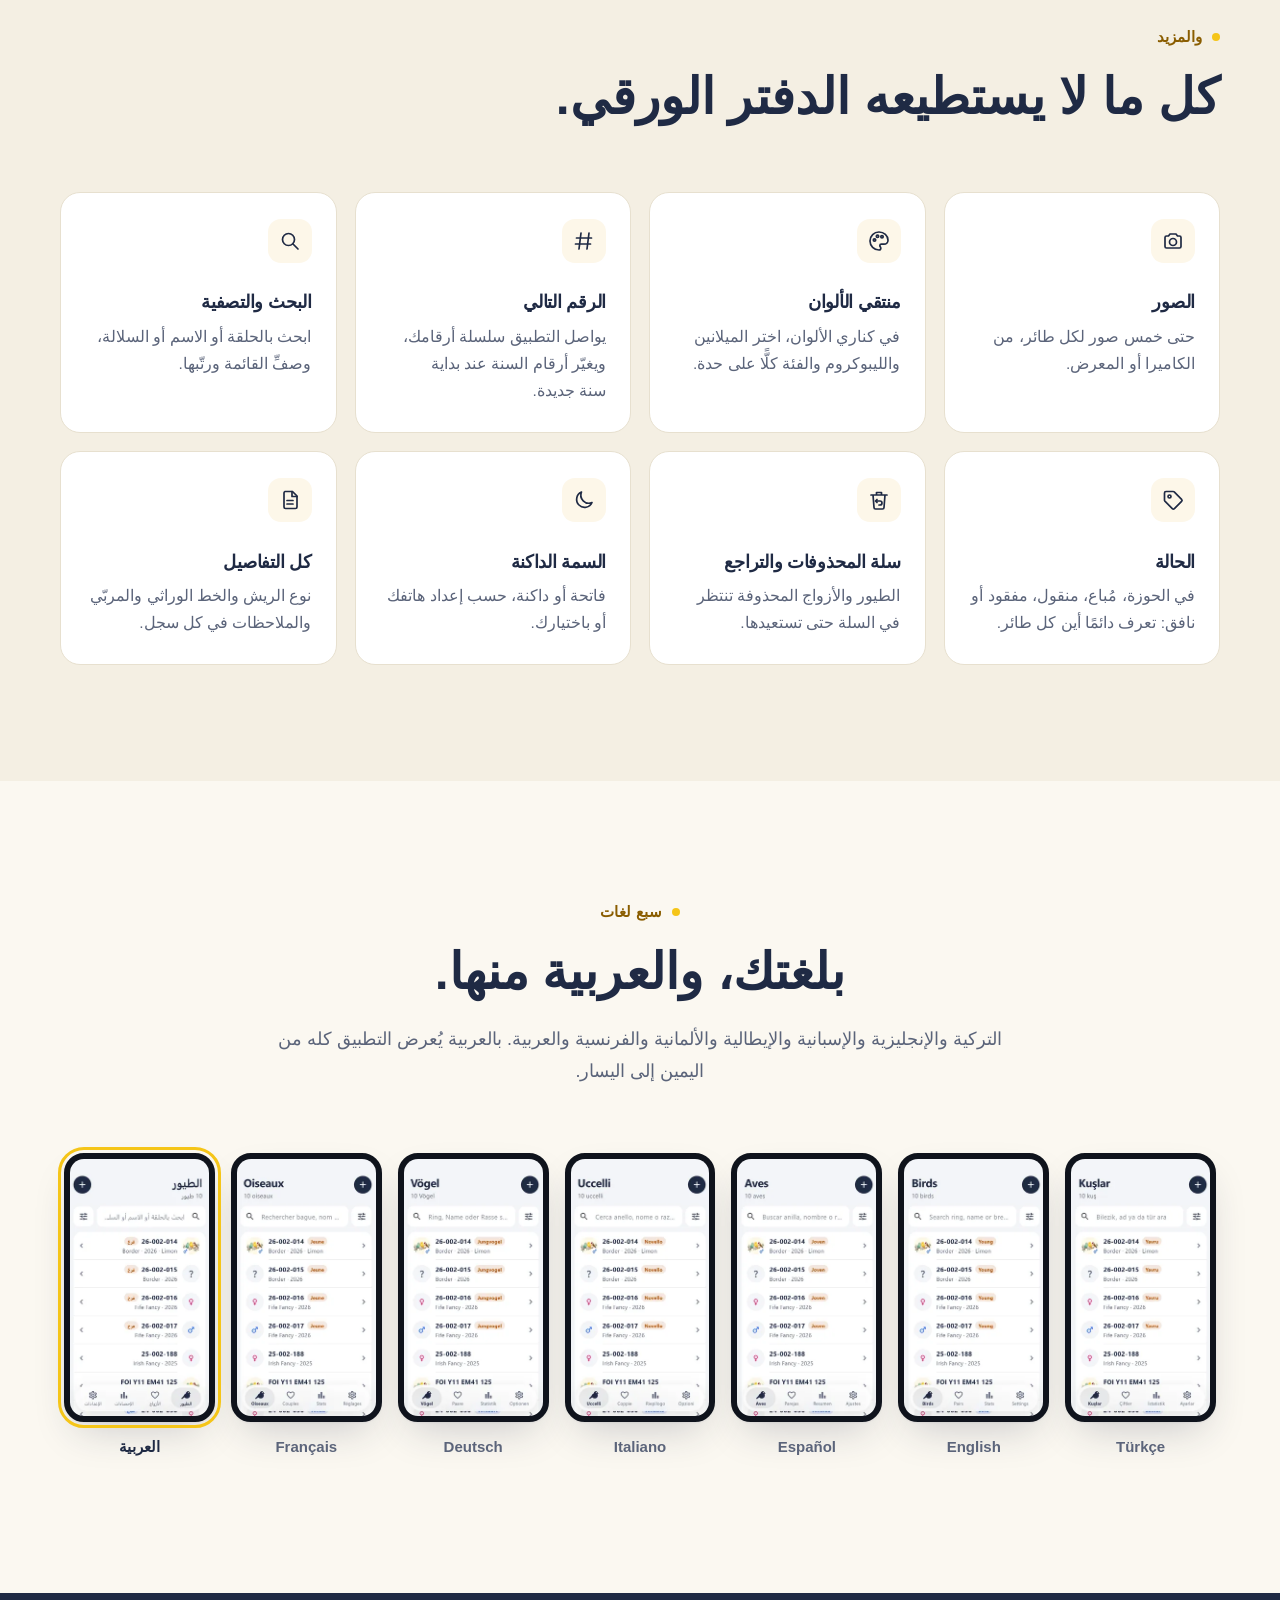
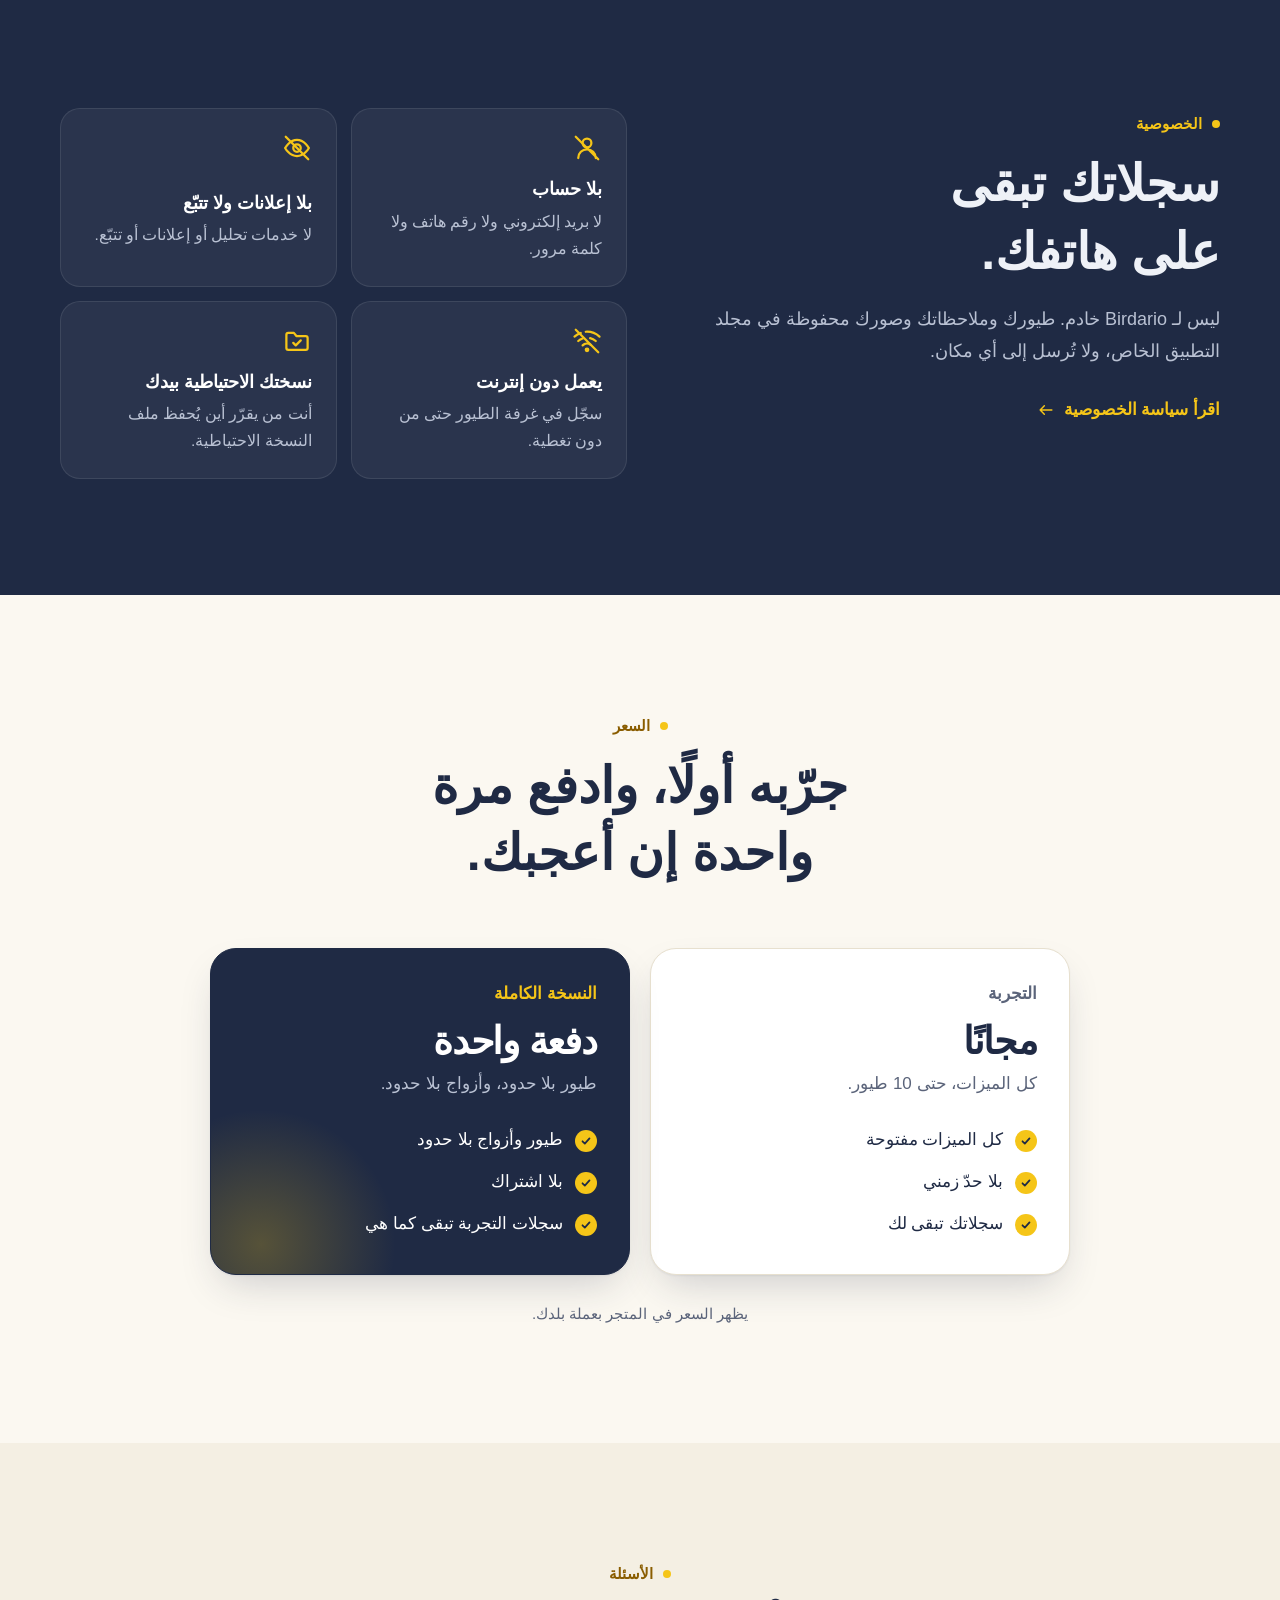
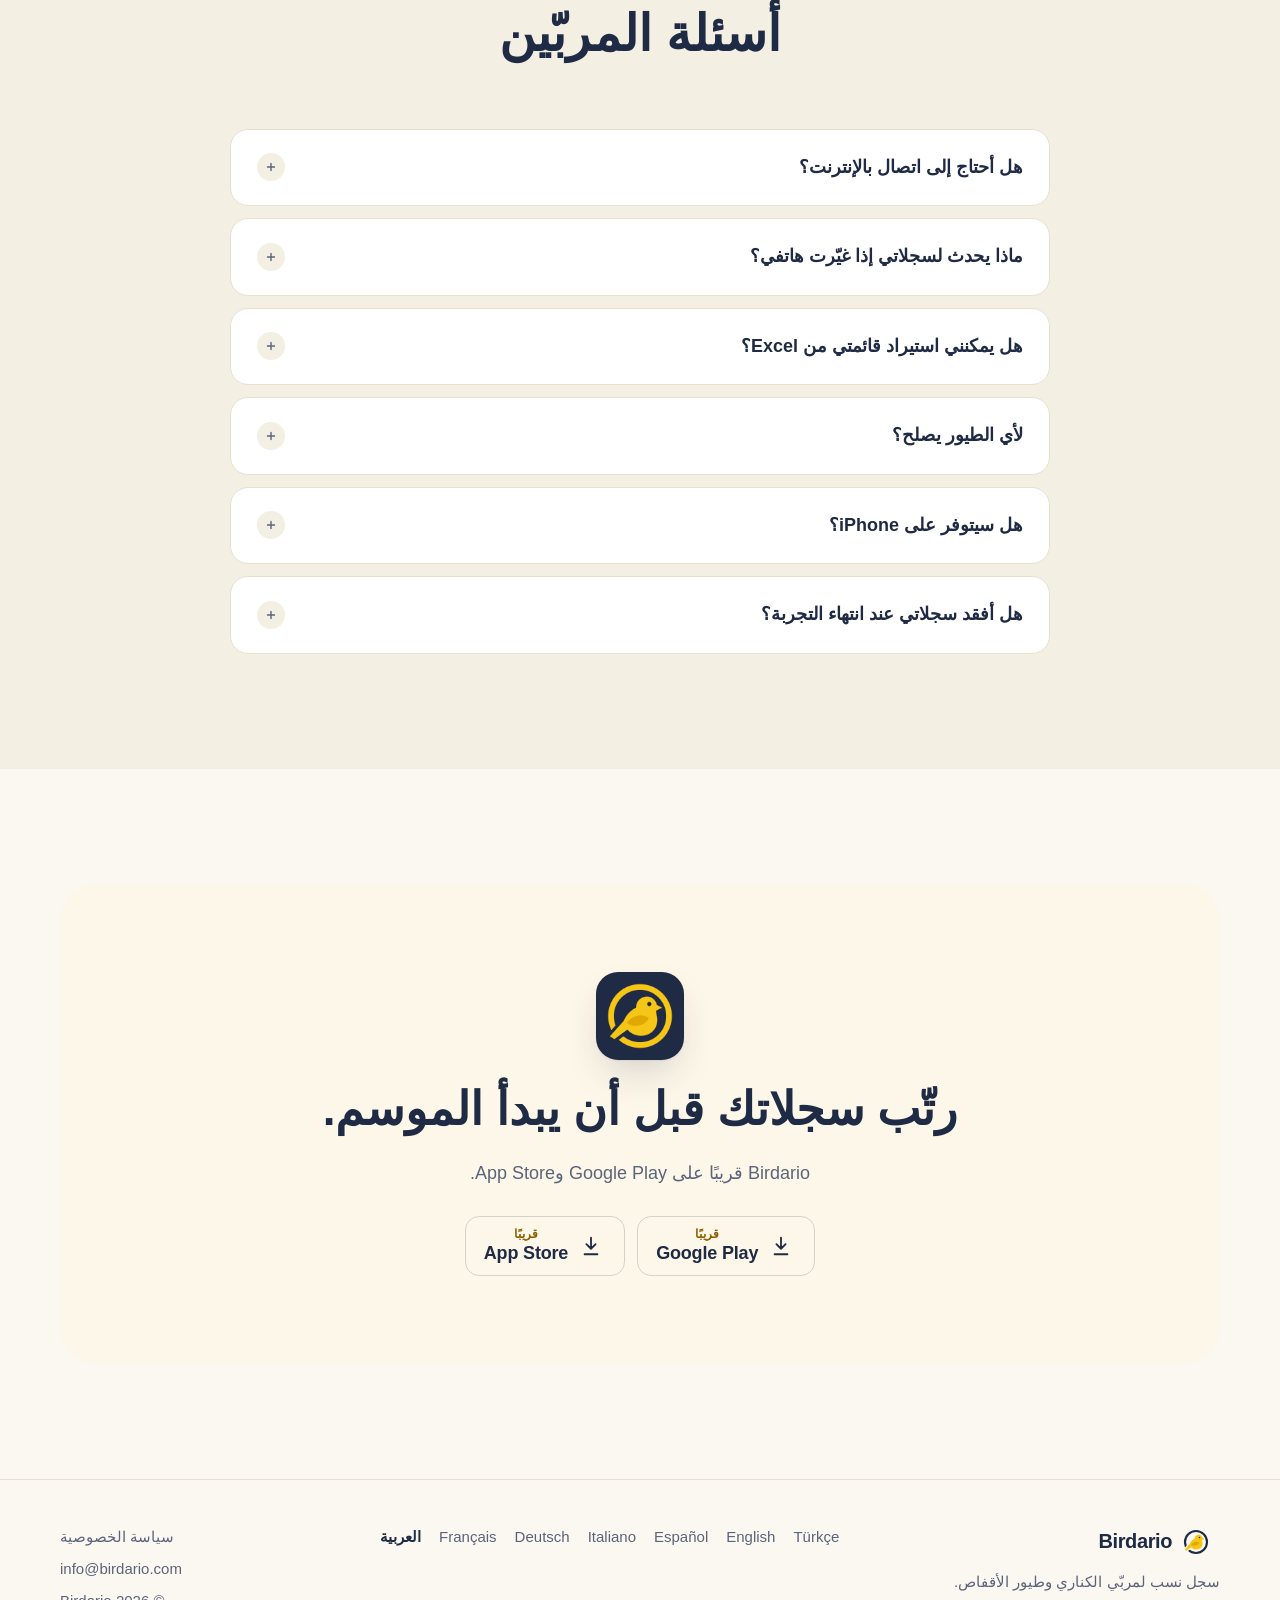
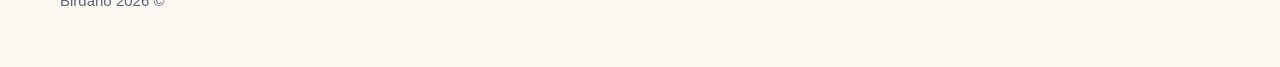
==== commit e230d81f: "Siteyi güncelle" ====
--- a/ar/index.html
+++ b/ar/index.html
@@ -193,7 +193,7 @@
       <article class="plan reveal">
         <h3>التجربة</h3>
         <p class="plan-price">مجانًا</p>
-        <p class="plan-desc">كل الميزات، حتى 30 طائرًا.</p>
+        <p class="plan-desc">كل الميزات، حتى 10 طيور.</p>
         <ul class="ticks"><li>كل الميزات مفتوحة</li><li>بلا حدّ زمني</li><li>سجلاتك تبقى لك</li></ul>
       </article>
       <article class="plan plan-full reveal">
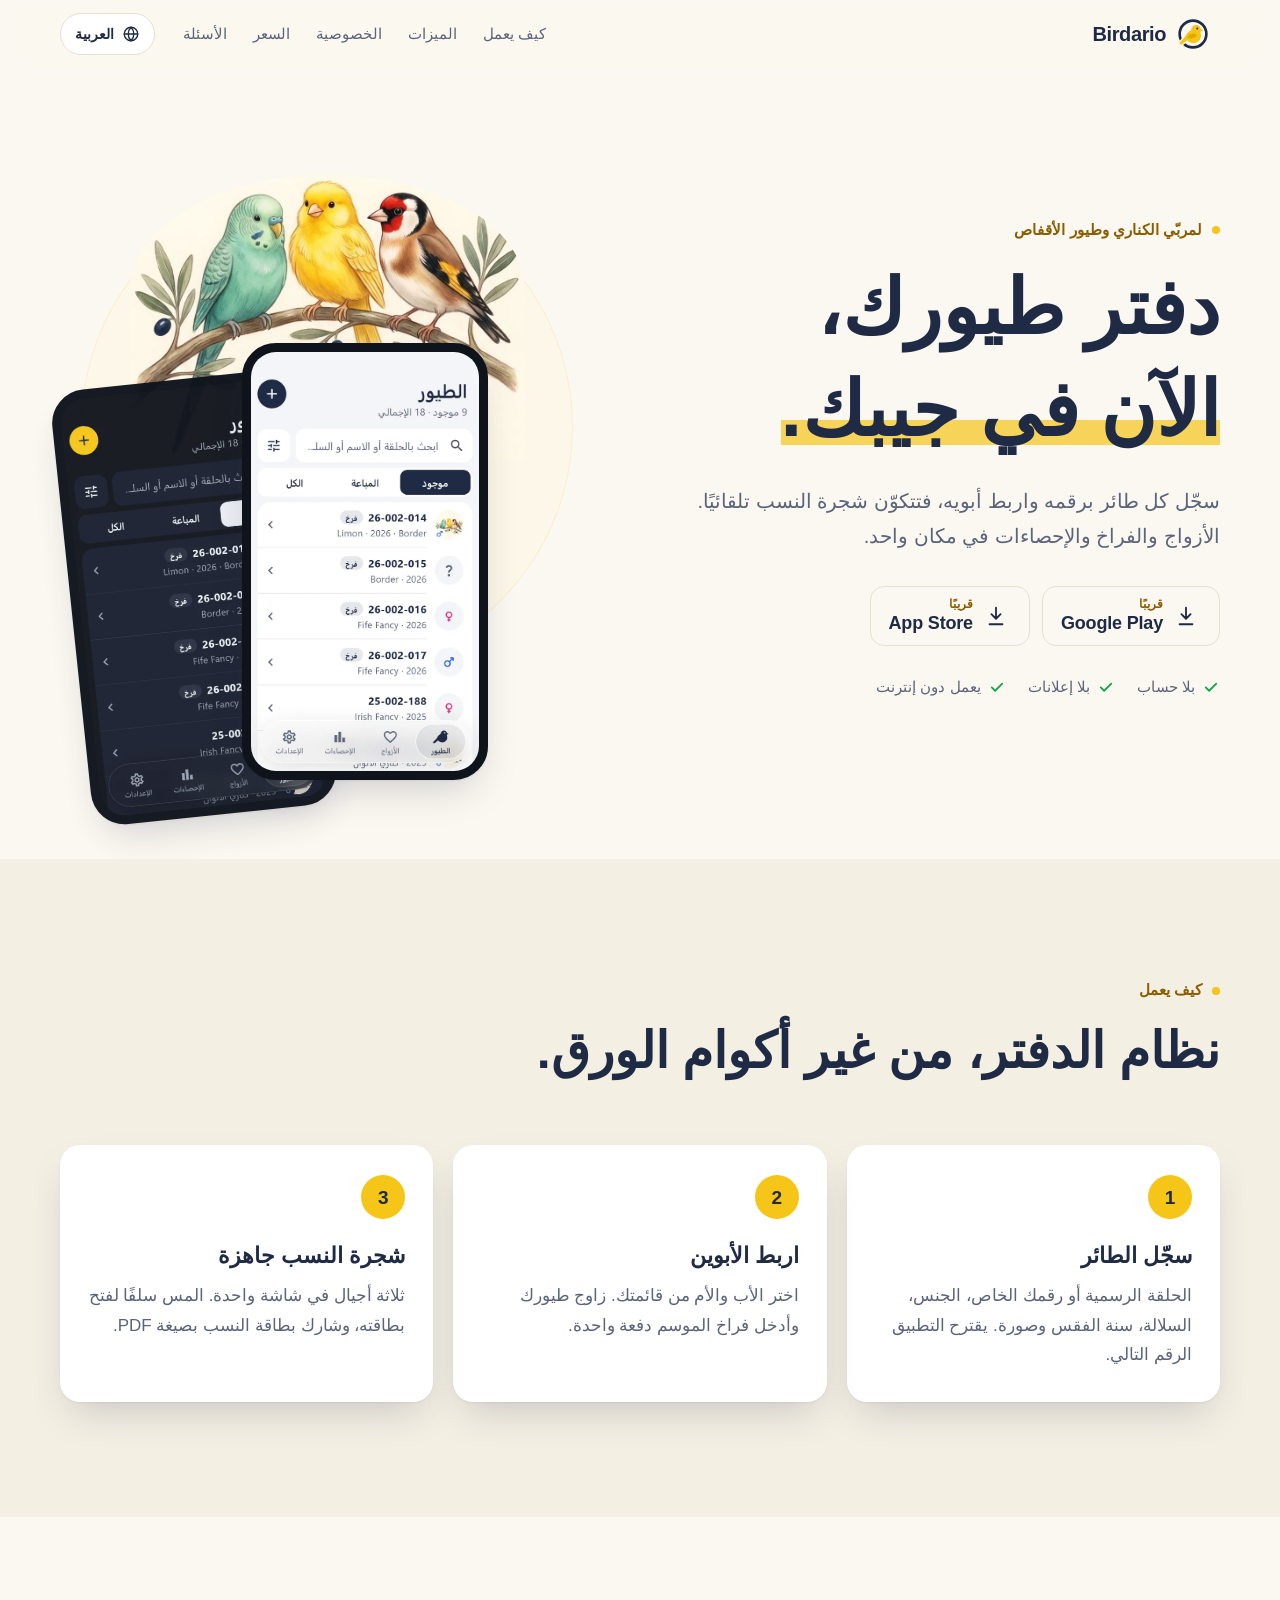
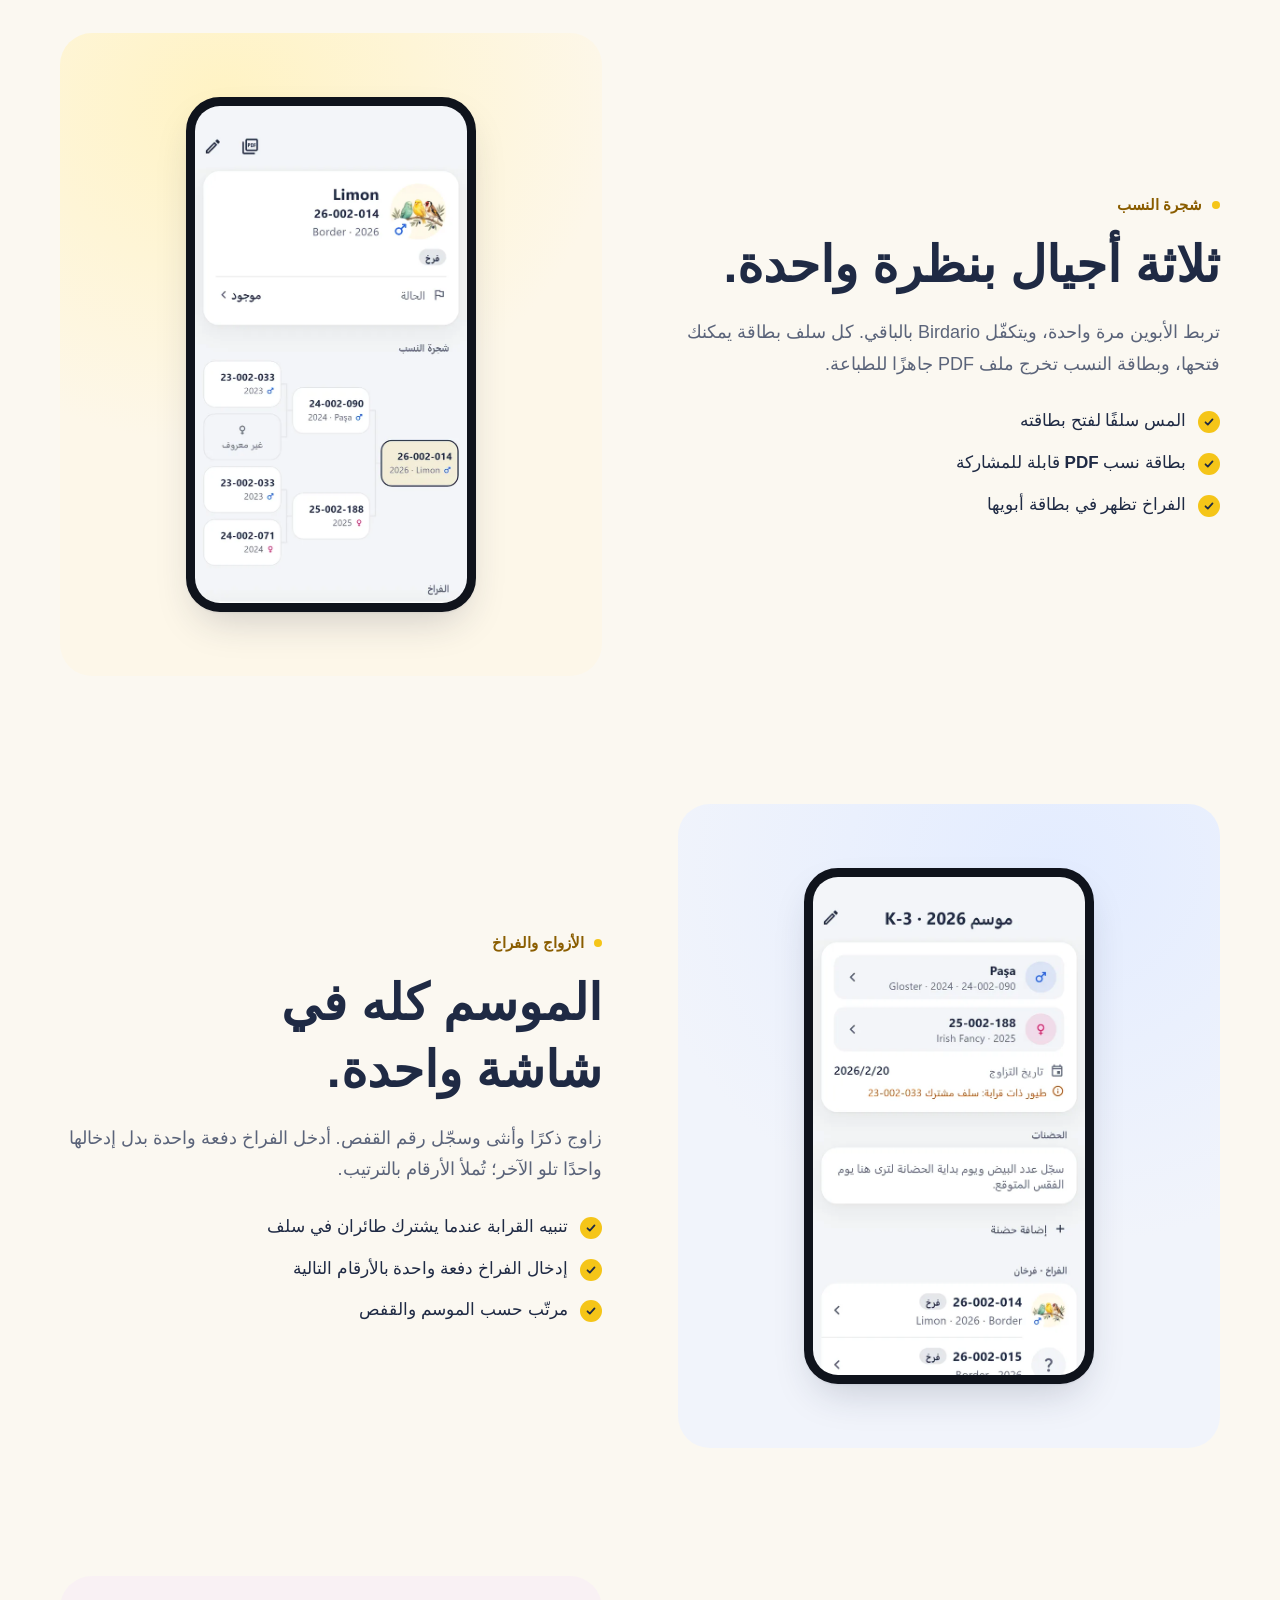
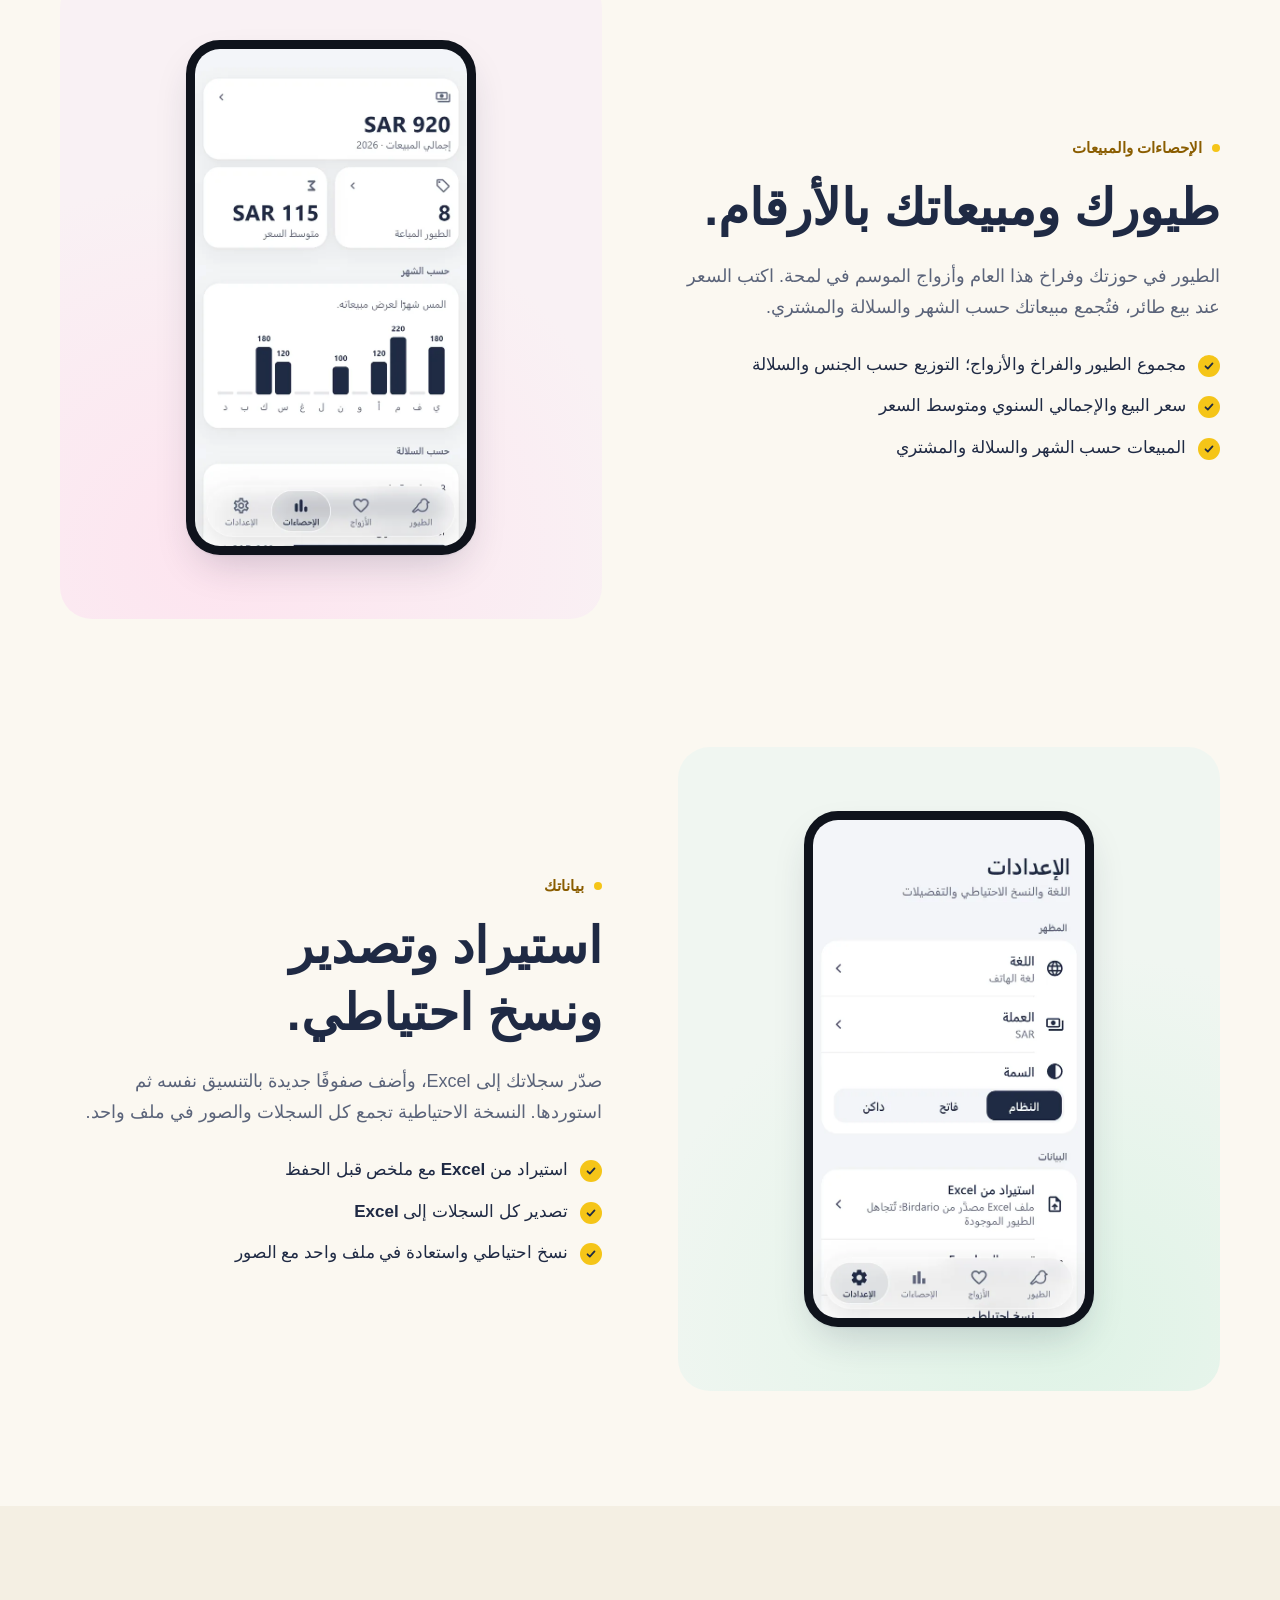
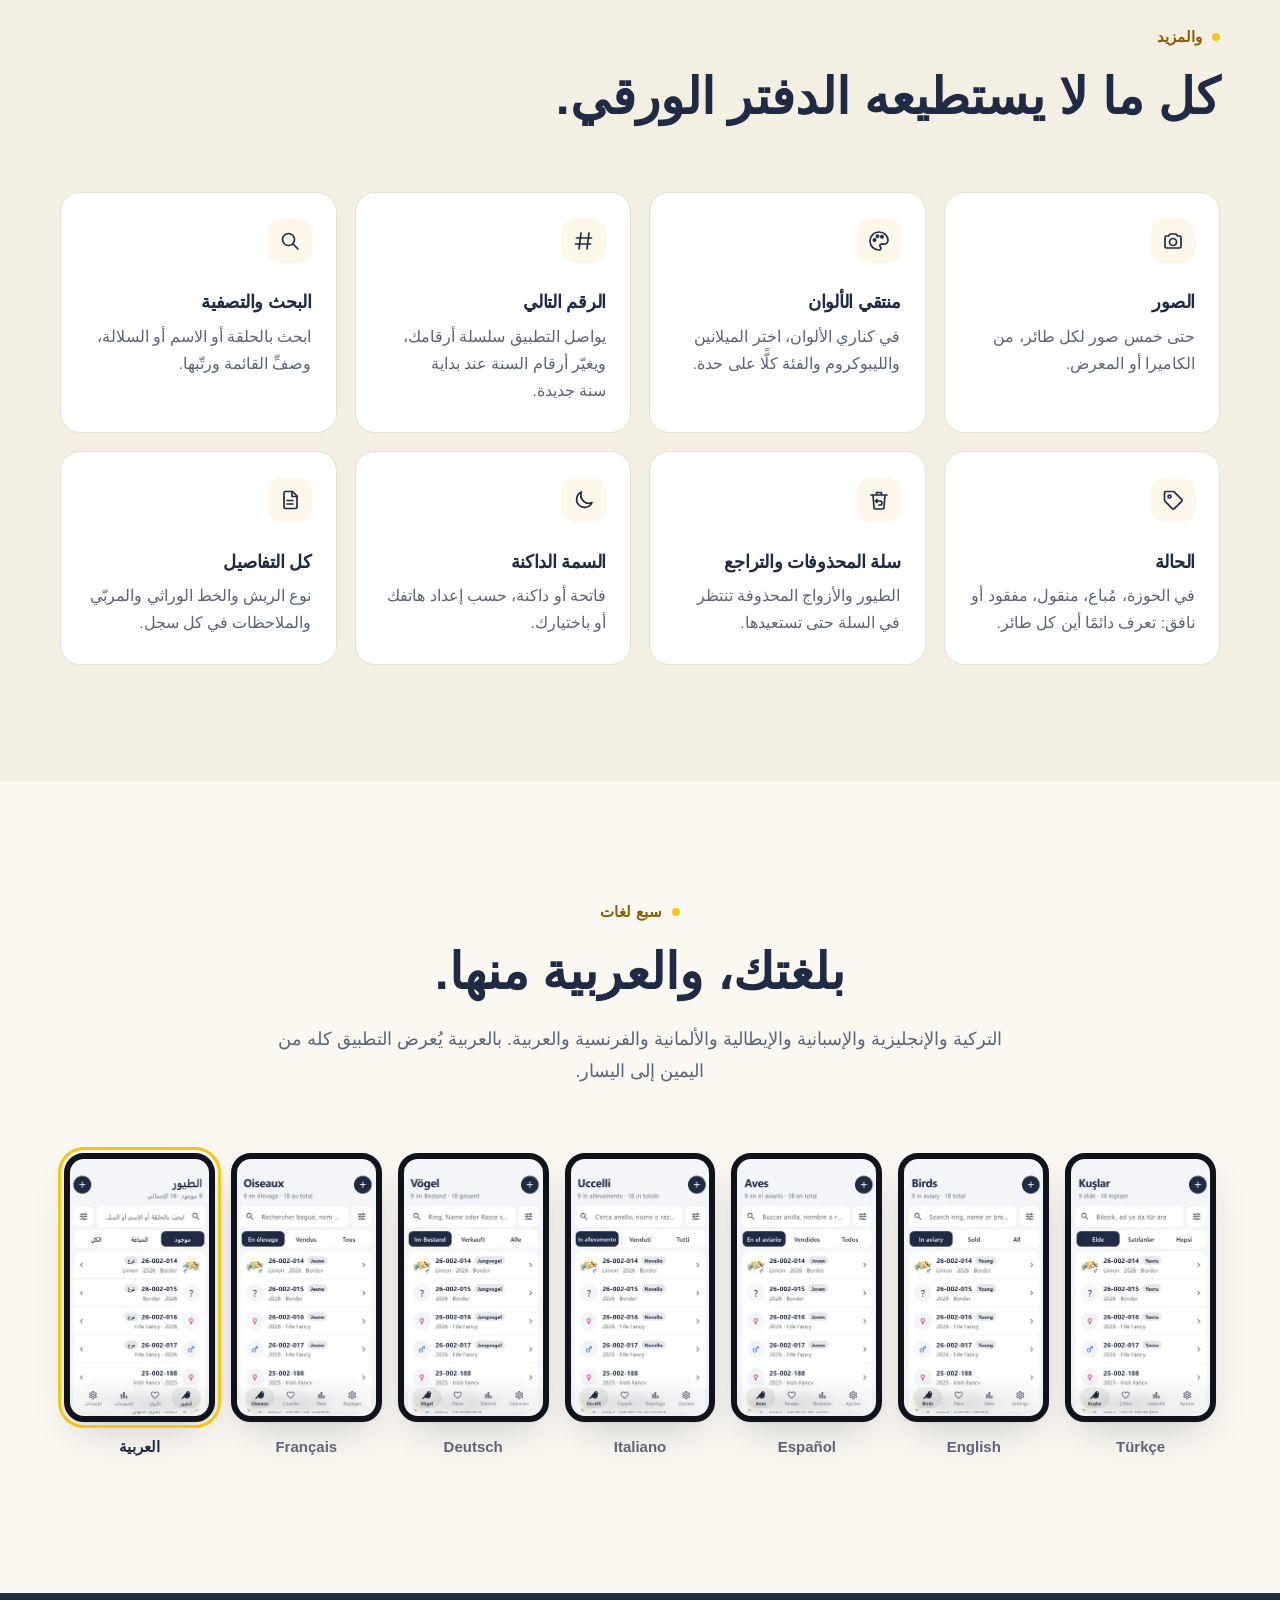
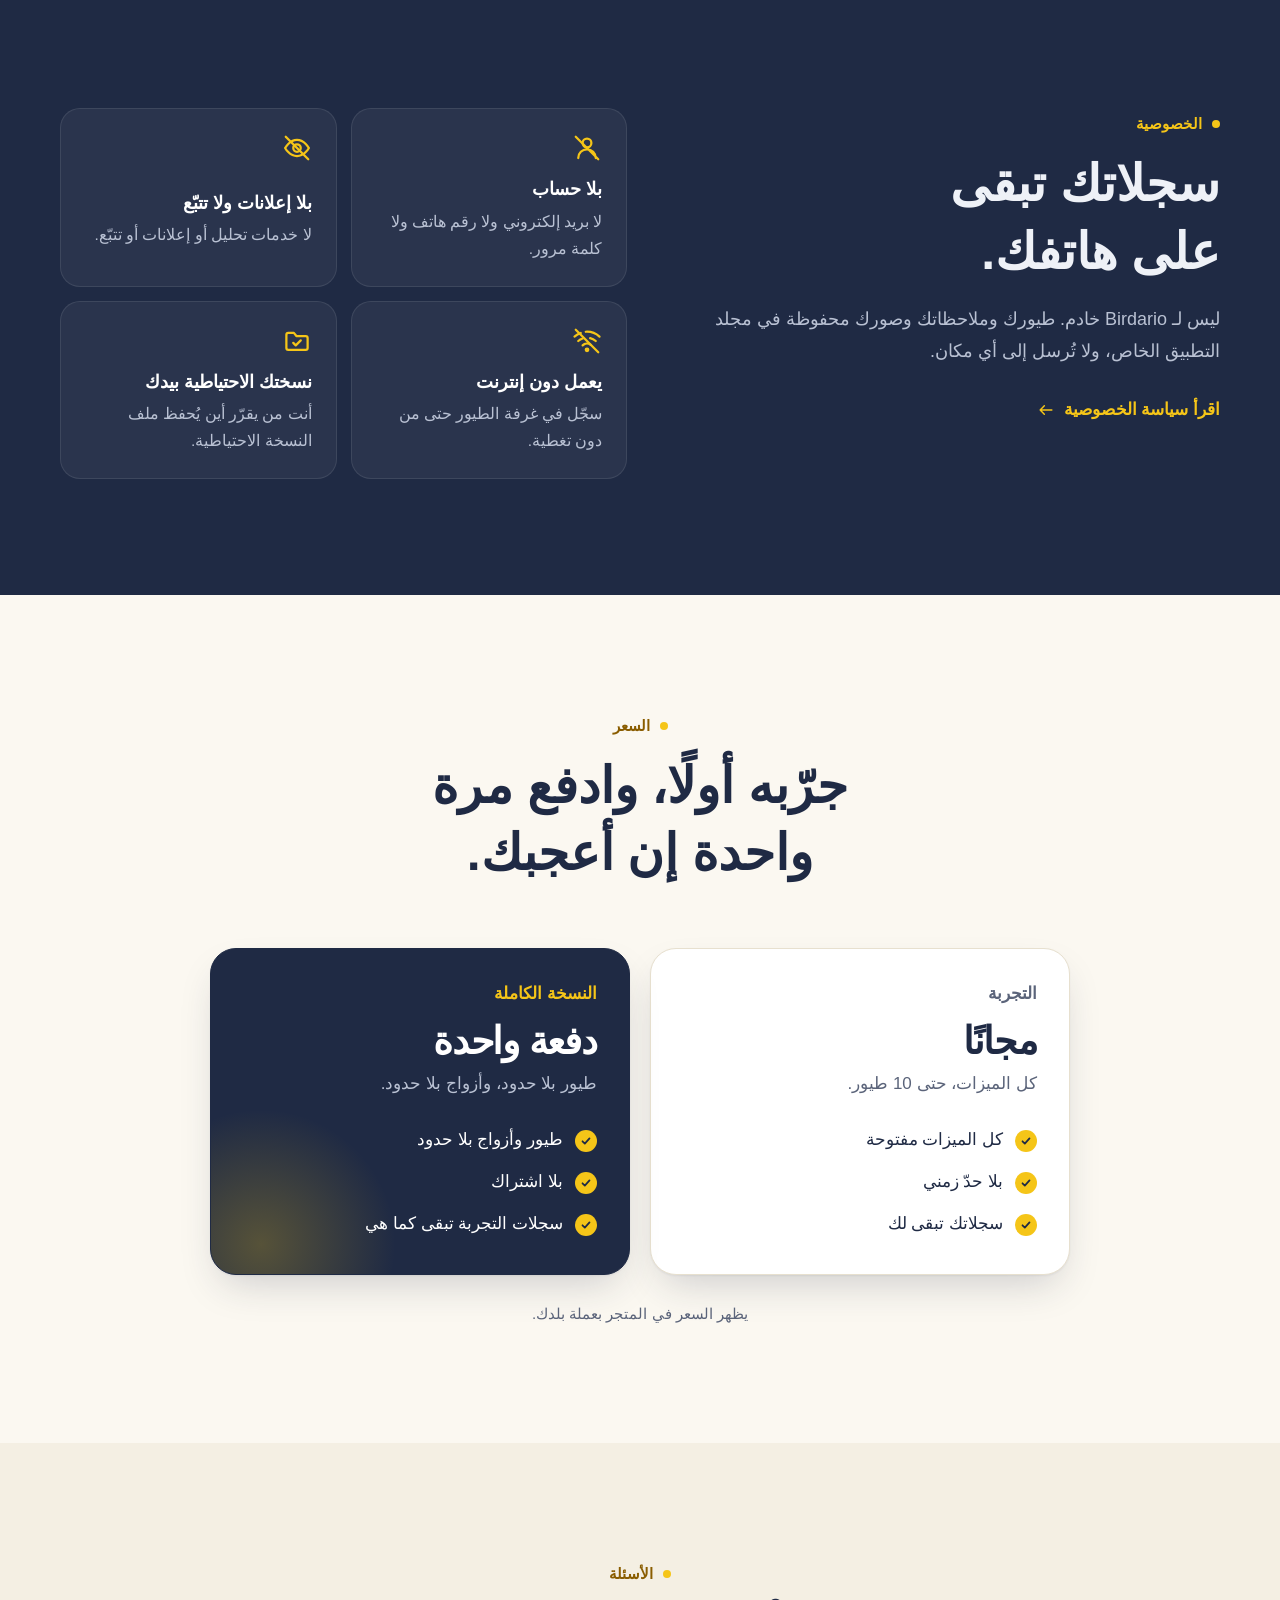
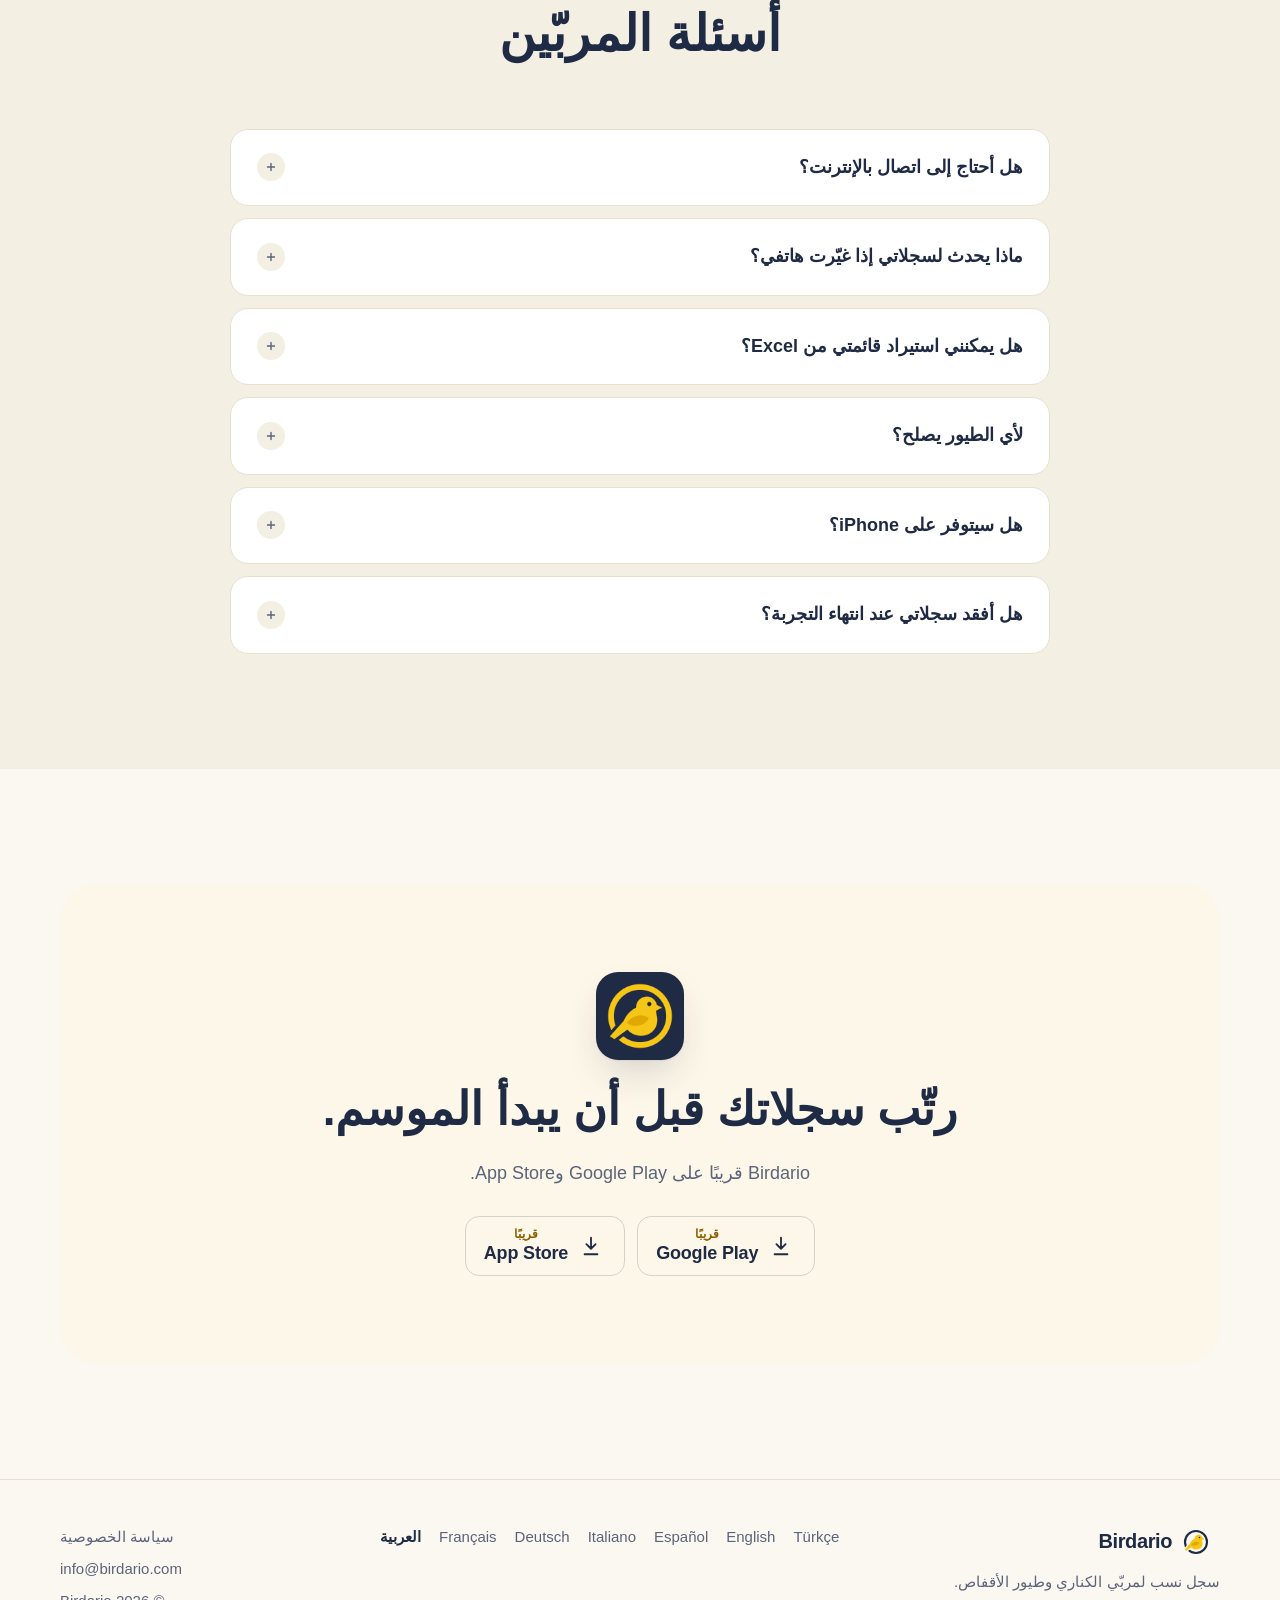
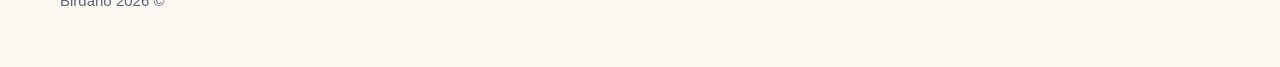
==== commit bc53ae75: "Siteyi güncelle" ====
--- a/ar/index.html
+++ b/ar/index.html
@@ -117,12 +117,12 @@
     </article>
     <article class="spot reveal">
       <div class="spot-copy">
-        <p class="eyebrow">الإحصاءات</p>
-        <h2>طيورك بالأرقام.</h2>
-        <p>الطيور في حوزتك، فراخ هذا العام، أزواج الموسم؛ التوزيع حسب الجنس والسلالة، والفقس حسب السنة وإنتاج كل زوج.</p>
-        <ul class="ticks"><li>مجموع الطيور والفراخ والأزواج</li><li>التوزيع حسب الجنس والسلالة</li><li>الفقس حسب السنة، وإنتاج كل زوج</li></ul>
-      </div>
-      <div class="spot-art tone-c"><figure class="phone"><img src="../assets/img/screens/ar/04-istatistik.webp" width="600" height="1067" loading="lazy" alt="شاشة الإحصاءات"></figure></div>
+        <p class="eyebrow">الإحصاءات والمبيعات</p>
+        <h2>طيورك ومبيعاتك بالأرقام.</h2>
+        <p>الطيور في حوزتك وفراخ هذا العام وأزواج الموسم في لمحة. اكتب السعر عند بيع طائر، فتُجمع مبيعاتك حسب الشهر والسلالة والمشتري.</p>
+        <ul class="ticks"><li>مجموع الطيور والفراخ والأزواج؛ التوزيع حسب الجنس والسلالة</li><li>سعر البيع والإجمالي السنوي ومتوسط السعر</li><li>المبيعات حسب الشهر والسلالة والمشتري</li></ul>
+      </div>
+      <div class="spot-art tone-c"><figure class="phone"><img src="../assets/img/screens/ar/07-satislar.webp" width="600" height="1067" loading="lazy" alt="شاشة ملخص المبيعات"></figure></div>
     </article>
     <article class="spot reveal">
       <div class="spot-copy">
